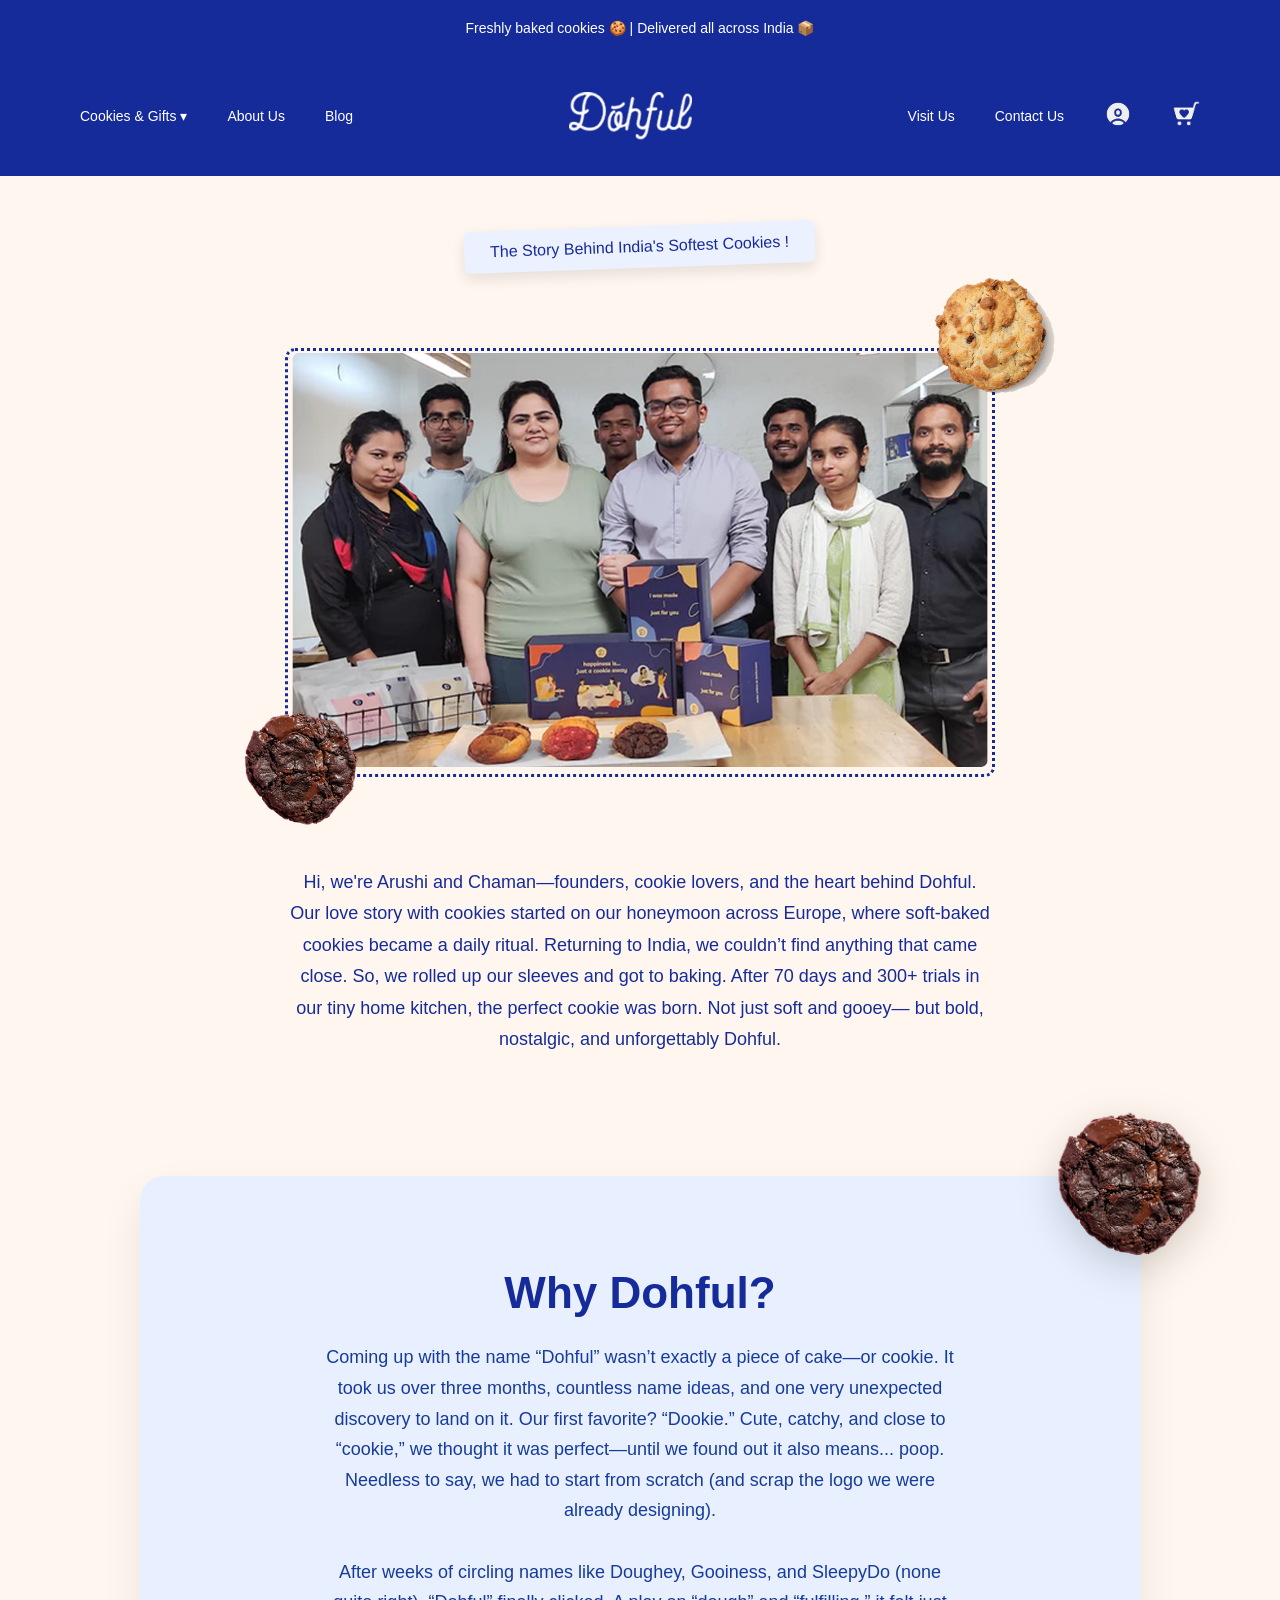
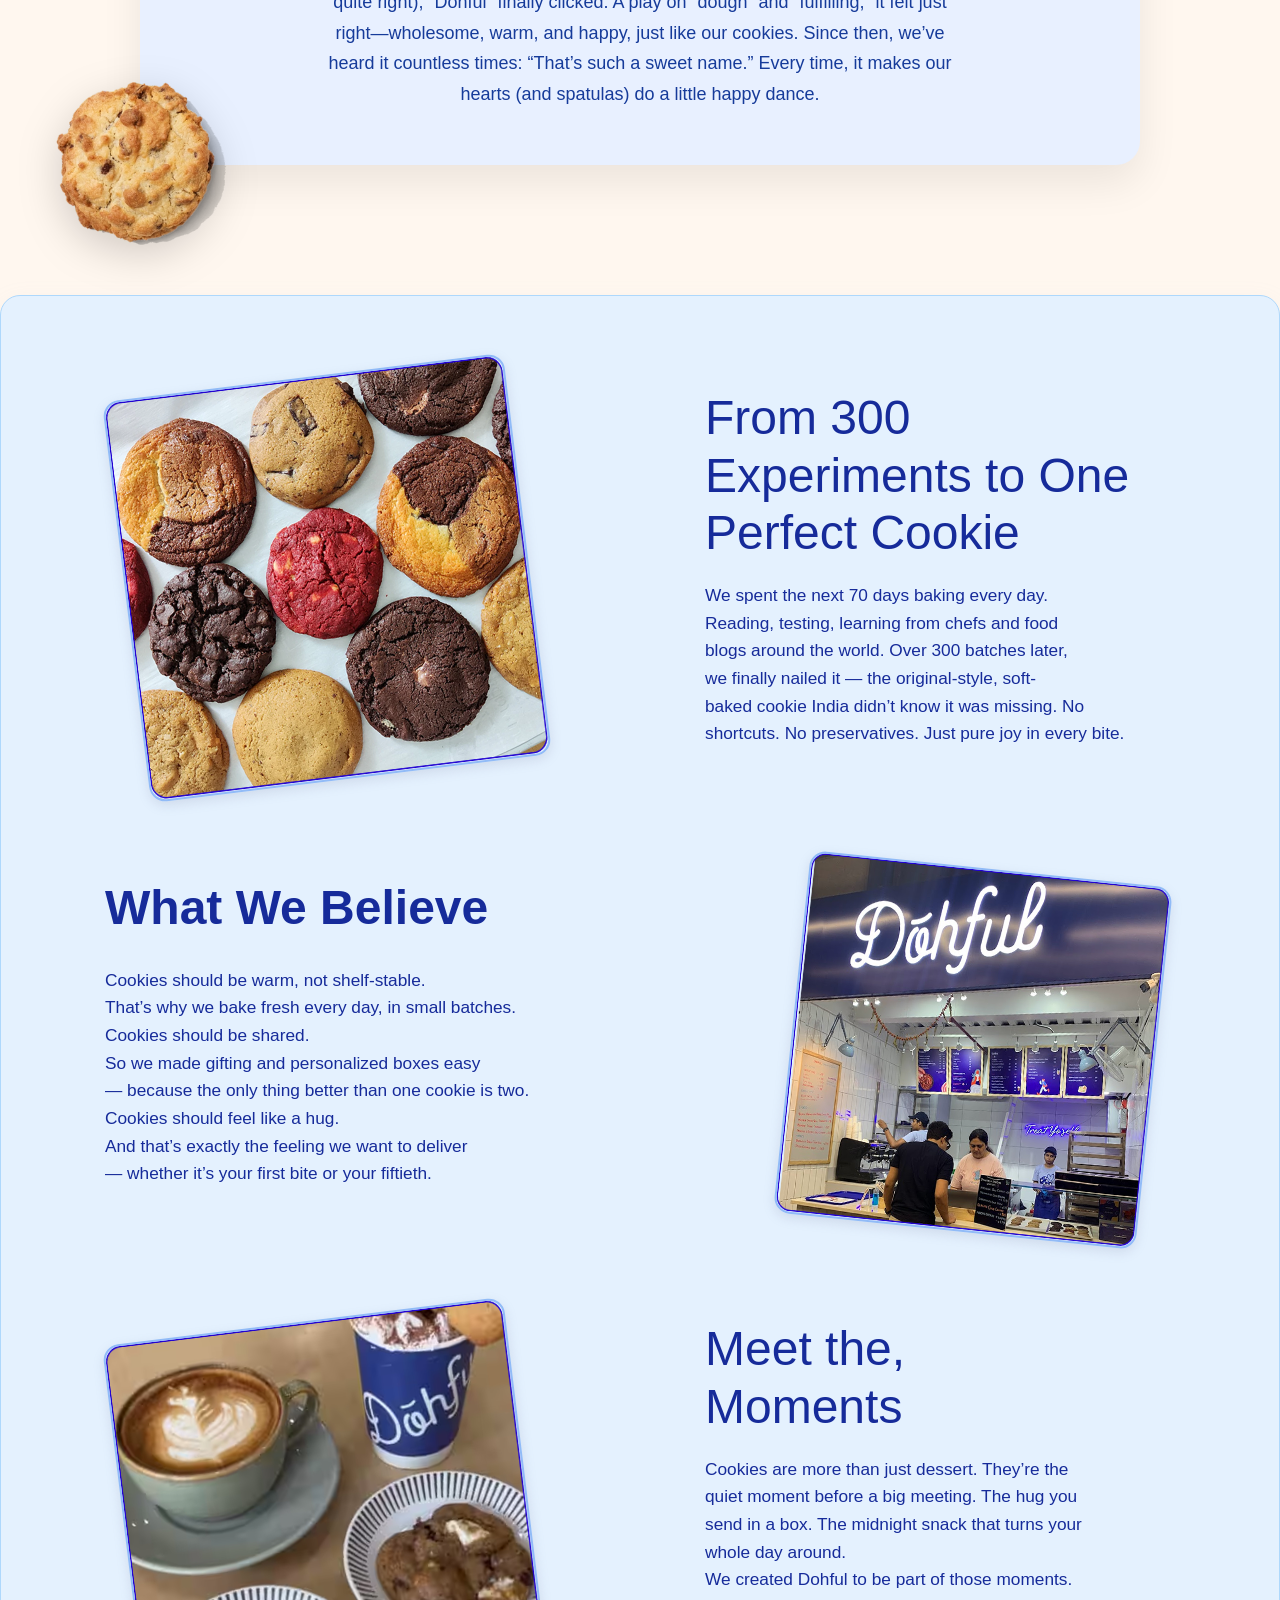
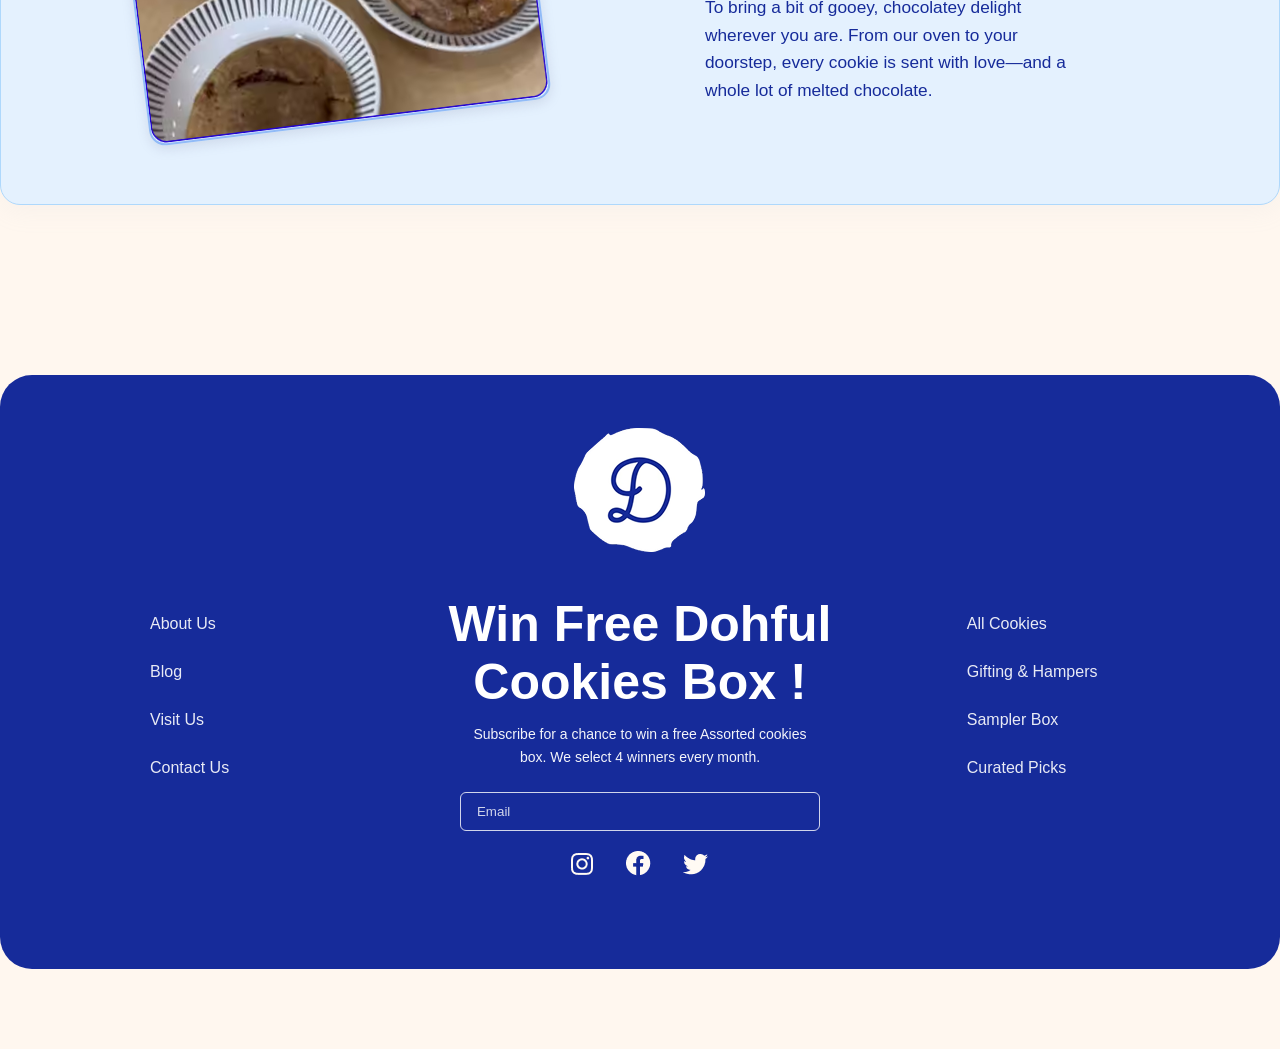
==== about.html @ 8a958290 "Add files via upload" ====
<!DOCTYPE html>
<html lang="en">
<head>
    <meta charset="UTF-8">
    <meta name="viewport" content="width=device-width, initial-scale=1.0">
    <title>About Us</title>
    <link rel="stylesheet" href="styles.css">
</head>

<body>

    <!----------- HEADER ----------->
    <header class="site-header">
        <div class="announcement">
            Freshly baked cookies 🍪 | Delivered all across India 📦
        </div>

        <nav class="navbar">
            <ul class="nav-menu">

                <li class="dropdown">
                    <a href="#">Cookies & Gifts ▾</a>
                    <ul class="dropdown-content">
                        <li><a href="#">Chocolate Chip</a></li>
                        <li><a href="#">Gift Boxes</a></li>
                    </ul>
                </li>
                
                <li><a href="about.html">About Us</a></li>
                <li><a href="#">Blog</a></li>

                <li class="logo">
                    <a href="index.html"><img src="./images/logo-dohful.png" alt="Dohful Logo"></a>
                </li>

                <li><a href="visit-us.html">Visit Us</a></li>
                <li><a href="contact-us.html">Contact Us</a></li>

                <li class="account-icon">
                    <a href="#"><img src="./images/Test Account.png" alt="Account Icon"></a>
                </li>

                <li class="cart-icon">
                    <a href="#"><img src="./images/Favorite Cart.png" alt="Cart Icon"></a>
                </li>

            </ul>
        </nav>
    </header>


    <!----------- TOP BANNER ----------->
    <div class="tilted-banner">
        The Story Behind India's Softest Cookies !
    </div>


    <!----------- ABOUT SECTION ----------->
    <div class="about-section">

  <div class="about-img-wrapper">
    <img src="./images/about-us.png" class="about-us-photo">

    <!-- About section cookie decorations -->
    <img src="./images/new-york-cookie.png" class="about-cookie about-cookie-top-right">
    <img src="./images/chocochip-cookie.png" class="about-cookie about-cookie-bottom-left">
  </div>

  <p class="about-text">
    Hi, we're Arushi and Chaman—founders, cookie lovers, and the heart behind Dohful.
    Our love story with cookies started on our honeymoon across Europe, where soft-baked
    cookies became a daily ritual. Returning to India, we couldn’t find anything that
    came close. So, we rolled up our sleeves and got to baking. After 70 days and 300+
    trials in our tiny home kitchen, the perfect cookie was born. Not just soft and gooey—
    but bold, nostalgic, and unforgettably Dohful.
  </p>

</div>



    <!----------- WHY DOHUL CARD ----------->
<section class="review-section">
  <div class="review-container">

    <!-- Updated Image Class Names -->
    <img src="./images/new-york-cookie.png" alt="Cookie Graphic"
         class="review-decoration deco-bottom-left">

    <img src="./images/chocochip-cookie.png" alt="Cookie Graphic"
         class="review-decoration deco-top-right">

    <!-- Card Block -->
    <div class="review-card">

      <h2 class="review-title">Why Dohful?</h2>

      <p class="review-text">
        Coming up with the name “Dohful” wasn’t exactly a piece of cake—or cookie.
        It took us over three months, countless name ideas, and one very unexpected
        discovery to land on it. Our first favorite? “Dookie.” Cute, catchy, and close
        to “cookie,” we thought it was perfect—until we found out it also means...
        poop. Needless to say, we had to start from scratch (and scrap the logo we were already designing).
        <br><br>
        After weeks of circling names like Doughey, Gooiness, and SleepyDo (none quite right),
        “Dohful” finally clicked. A play on “dough” and “fulfilling,” it felt just right—wholesome,
        warm, and happy, just like our cookies. Since then, we’ve heard it countless times:
        “That’s such a sweet name.” Every time, it makes our hearts (and spatulas) do a little happy dance.
      </p>

    </div>

  </div>
</section>


<section class="fresh-bake-section">

    <!-- Block 1 -->
    <div class="fresh-block">

        <div class="fresh-img-wrap">
            <img src="./images/Rectangle 58 (1).png" alt="Cookie and Coffee" class="fresh-img">
        </div>

        <div class="fresh-text-wrap">
            <h2 class="fresh-title">From 300<br> Experiments to One<br>Perfect Cookie</h2>

            <p class="fresh-desc">
                We spent the next 70 days baking every day. <br>
                Reading, testing, learning from chefs and food <br>
                blogs around the world. Over 300 batches later, <br>
                we finally nailed it — the original-style, soft-<br>baked cookie India didn’t know it was missing. No <br>
                shortcuts. No preservatives. Just pure joy in every bite.
            </p>
        </div>

    </div>


    <!-- Block 2 -->
    <div class="gift-block">

        <div class="gift-text-wrap">
            <h3 class="gift-title">What We Believe</h3><br>

            <p class="gift-desc">
                Cookies should be warm, not shelf-stable. <br>
                That’s why we bake fresh every day, in small batches.<br>
                Cookies should be shared.<br>
                So we made gifting and personalized boxes easy<br>
                — because the only thing better than one cookie is two.<br>
                Cookies should feel like a hug.<br> And that’s exactly the feeling we want to deliver <br> — whether it’s your first bite or your fiftieth.
            </p>
        </div>

        <div class="gift-img-wrap">
            <img src="./images/Rectangle 59 (1).png" alt="Dohful Shop Counter" class="gift-img">
        </div>

    </div>

    <div class="fresh-block">

        <div class="fresh-img-wrap">
            <img src="./images/Rectangle 72.png" alt="Cookie and Coffee" class="fresh-img">
        </div>

        <div class="fresh-text-wrap">
            <h2 class="fresh-title">Meet the,<br> Moments</h2>

            <p class="fresh-desc">
                Cookies are more than just dessert. They’re the<br>
                quiet moment before a big meeting. The hug you<br>
                send in a box. The midnight snack that turns your<br>
                whole day around.<br>
                We created Dohful to be part of those moments. <br>
                To bring a bit of gooey, chocolatey delight <br>
                wherever you are. From our oven to your  <br>
                doorstep, every cookie is sent with love—and a <br>
                whole lot of melted chocolate.
            </p>
        </div>

    </div>

</section>


<div class="page-wrapper">

            <footer class="footer-card">
                
                <!-- LEFT GRID -->
                <ul class="footer-links">
                    <li><a href="#">About Us</a></li>
                    <li><a href="#">Blog</a></li>
                    <li><a href="#">Visit Us</a></li>
                    <li><a href="#">Contact Us</a></li>
                </ul>

                <!-- CENTER GRID -->
                <div class="footer-center">

                    <div class="footer-logo">
                        <img src="./images/logo-2.png">
                    </div>

                    <h2 class="footer-heading">Win Free Dohful Cookies Box !</h2>
                    <p class="footer-desc">
                        Subscribe for a chance to win a free Assorted cookies box.
                        We select 4 winners every month.
                    </p>

                    <form class="footer-form">
                        <div class="footer-input-wrapper">
                            <input type="email" placeholder="Email">
                            <button type="submit"><i class="fa-solid fa-arrow-right"></i></button>
                        </div>
                    </form>

                    <div class="footer-socials">
        <a href="#" class="insta"><img src="./images/insta.png" alt="Instagram"></a>
        <a href="#"><img src="./images/fb.png" alt="Facebook"></a>
        <a href="#" class="twitter"><img src="./images/twitter.png" alt="Twitter"></a>
    </div>

                </div>

                <!-- RIGHT GRID -->
                <ul class="footer-links">
                    <li><a href="#">All Cookies</a></li>
                    <li><a href="#">Gifting & Hampers</a></li>
                    <li><a href="#">Sampler Box</a></li>
                    <li><a href="#">Curated Picks</a></li>
                </ul>

            </footer>

        </div>

</body>
</html>
---- styles.css ----
body {
    margin: 0;
    font-family: "Inter", sans-serif;
    font-weight: 400;
    font-style: normal;
    background:#FFF7EF;
}

.site-header {
    background: #162B9A;
    color: #fff;
}

.announcement {
    text-align: center;
    padding: 20px 0 20px 0;
    font-size: 14px;
}

.navbar {
    display: flex;
    align-items: center;
    justify-content: space-between;
    padding: 30px 80px 30px 80px;
}


.logo {
    font-family: 'Pacifico', cursive;
    font-size: 45px;
    font-weight: 400;
    letter-spacing: 1px;
    margin: 0 80px;
}

a {
    color: #fff;
    text-decoration: none;
    font-size: 12px;
    transition: opacity 0.2s;
}

a:hover {
    opacity: 0.75;
}

/* Dropdown Styling */
/* nav reset */
.nav-menu {
  display: flex;
  align-items: center;
  gap: 40px;        /* space between each item */
  width: 100%;
  padding: 0;
  margin: 0;
  list-style: none; /* remove bullets */
}

/* remove bullets on li as well (safe fallback) */
.nav-menu li {
  list-style: none;
}

/* center the logo and push left/right groups to edges */
.nav-menu .logo {
  margin: 0 auto;    /* <- the magic: centers logo, pushes later items to right */
  display: flex;     /* allows vertical centering */
  align-items: center;
}

/* logo image sizing */
.logo img {
  height: 48px; /* tweak as needed */
  width: auto;
  display: block;
}

/* optional: make links visually consistent */
.nav-menu a {
  color: #fff;
  text-decoration: none;
  font-size: 14px;
  display: inline-block;
  padding: 6px 0;
}

/* keep dropdown positioning as-is */
.dropdown-content {
  display: none;
  position: absolute;
  background: #1937a7;
  left: 0;
  top: 100%;
  min-width: 160px;
  z-index: 1;
  box-shadow: 0 8px 16px rgba(0,0,0,0.15);
  border-radius: 4px;
}
.dropdown:hover .dropdown-content { display: block; }

.nav-menu .dropdown {
    position: relative;
}

.account-icon img{
    height: 28px;
    width: 28px;
    display: block;
}

.cart-icon img{
    height: 28px;
    width: 28px;
    display: block;
}


.hero-section {
    display: flex;
    align-items: center;
    justify-content: space-around;
    padding: 100px 100px;
    background: #FFF7EF;
    gap: 60px;
}

.hero-left {
    max-width: 480px;
}

.hero-left h1 {
    font-size: 48px;
    font-weight: 600;
    color: #162B9A;
    margin-bottom: 20px;
    line-height: 1.2;
}

.hero-left p {
    font-size: 18px;
    color: #162B9A;
    margin-bottom: 30px;
    line-height: 1.6;
    font-weight: 400;
}

.shop-btn {
    display: inline-block;
    padding: 16px 30px;
    background: #162B9A;
    color: #fff;
    border-radius: 10px;
    font-size: 16px;
    text-decoration: none;
    font-weight: 100;
    transition: 0.2s;
}

.shop-btn:hover {
    opacity: 0.85;
}

.hero-right img {
    width: 728px;
    border-radius: 16px;
    object-fit: cover;
}



/* ABOUT BAND */
.about-band {
    position: relative;
    background: #162B9A;
    padding: 70px 20px;
    text-align: center;
    margin-top: 40px;
}

.about-inner {
    max-width: 900px;
    margin: 0 auto;
}

.about-text-index {
    color: white;
    font-size: 20px;
    font-weight: 400;
    line-height: 1.6;
}

/* INDIVIDUAL COOKIE SIZES */
.cookie-left-img {
    position: absolute;
    top: -80px;         /* adjust */
    left: 100px;         /* adjust */
    width: 160px;       /* ← change size here */
    height: auto;
    filter: drop-shadow(0 8px 18px rgba(0,0,0,0.25));
}

.cookie-right-img {
    position: absolute;
    bottom: -120px;      /* adjust */
    right: 80px;        /* adjust */
    width: 260px;       /* ← change size here */
    height: auto;
    filter: drop-shadow(0 8px 18px rgba(0,0,0,0.25));
}


.cookie-left-img:hover,
.cookie-right-img:hover {
    animation: cookie-dance 1.5s ease-in-out infinite;
    cursor: pointer; /* optional: shows clickable feel */
}


.cookie-right-img {
    animation-duration: 3.2s;
    animation-delay: 0.4s;
}


@keyframes cookie-dance {
    0% {
        transform: rotate(-6deg) translateY(0);
    }
    50% {
        transform: rotate(6deg) translateY(-6px);
    }
    100% {
        transform: rotate(-6deg) translateY(0);
    }
}


.loved-badge {
    display: block;             /* makes margin auto work */
    background: #EBF1FF;
    color: #162B9A;
    font-size: 16px;
    font-weight: 400;
    padding: 12px 26px;
    border-radius: 6px;
    transform: rotate(-4deg);
    box-shadow: 0 6px 14px rgba(0,0,0,0.1);
    
    width: fit-content;         /* shrink to actual text */
    margin: 100px auto;          /* centers horizontally */
    text-align: center;
}


.bestsellers-title {
    text-align: center;
    font-size: 36px;
    font-weight: 600;
    color: #162B9A;      /* same blue as other headings */
    margin-top: -76px;
    margin-bottom: 800px;
}




/* Entire wrapper */
.try-section {
    position: relative;
    padding: 120px 0;
    background: #FFF7EF;
    text-align: center;
}

/* Center box */
.try-box {
    background: #EEF3FF;
    border: 2px solid #162B9A;
    border-radius: 24px;
    padding: 60px 40px;
    width: 70%;
    margin: 0 auto;
}

/* Heading */
.try-box h1 {
    font-size: 48px;
    font-weight: 600;
    color: #162B9A;
    margin-bottom: 16px;
}

/* Subtext */
.try-box p {
    font-size: 18px;
    color: #162B9A;
    margin-bottom: 30px;
    line-height: 1.5;
    font-weight: 400;
}

/* Button */
.try-btn {
    background: #162B9A;
    color: #fff;
    padding: 14px 28px;
    font-size: 16px;
    border-radius: 10px;
    text-decoration: none;
    display: inline-block;
}

/* All images */
.try-img {
    position: absolute;
    width: 240px;
    border-radius: 20px;
    border: 2px solid #162B9A;
    object-fit: cover;
    box-shadow: 0 10px 25px rgba(0,0,0,0.15);
}



.try-right-bottom {
    width: 212px;    /* size of the square */
    height: 212px;   /* SAME as width => square */
    top: 55%;
    right: 2%;
    transform: rotate(4deg);
    object-fit: cover;
}






/* Left image tilt and position */
.try-left {
    width: 260px;
    height: 200px;
    top: 72%;
    left: 10%;
    transform: translateY(-50%) rotate(-16deg);
}

/* Right top image */
.try-right-top {
    top: 1%;
    right: 18%;
    transform: rotate(-8deg);
}

/* Right bottom image */
.try-right-bottom {
    top: 16%;
    right: 7%;
    transform: rotate(12deg);
}


.marq {
  background: #0b2a86;
  color: #fff;
  padding: 16px 0;
  overflow: hidden;
  white-space: nowrap;
  margin-bottom: 20PX;
}

.marq-inner {
  display: flex;
  align-items: center;
  gap: 0;
  will-change: transform;
  animation-name: marq;
  animation-timing-function: linear;
  animation-iteration-count: infinite;
  /* start paused by default; the running class will enable it */
  animation-play-state: paused;
}

/* when JS adds .running, animation runs */
.marq-inner.running {
  animation-play-state: running;
}

/* keep this so CSS hover can also pause */
.marq:hover .marq-inner {
  animation-play-state: paused;
}


/* remove extra spacing caused by padding or margins on the item */
.marq-item {
  display: inline-block;
  margin: 0;
  padding: 0;          /* <-- remove padding; set to 0 to have no gap */
  font-weight: 500;
  font-size: 18px;
  line-height: 1;
}

/* keyframes use translate3d for GPU compositing */
@keyframes marq {
  0%   { transform: translate3d(0,0,0); }
  100% { transform: translate3d(-50%,0,0); }
}

.marq:hover .marq-inner {
    animation-play-state: paused;
}


/* =======================
   OUR COLLECTIONS SECTION
   ======================= */

.collections-section {
  padding: 56px 200px;
  background: #FFF7EF;
  color: #162B9A;
}

/* Header Row */
.collections-header {
  display: flex;
  align-items: center;
  justify-content: space-between;
  margin-bottom: 28px;
}

.collections-header h3 {
  margin: 0;
  font-size: 32px;
  font-weight: 600;
  color: #162B9A;
}


.arrow-big {
  width: 42px;
  height: 42px;
  object-fit: contain;
}


/* GRID OF CARDS */
.collections-grid {
  display: grid;
  grid-template-columns: repeat(3, 1fr);
  gap: 28px;
  align-items: start;
}

/* Card Container */
.col-card {
  position: relative;
  overflow: hidden;
  border-radius: 14px;
  min-height: 340px;
  cursor: pointer;
  box-shadow: 0 6px 20px rgba(0,0,0,0.08);
  transition: transform .22s ease, box-shadow .22s ease;
}

.col-card:hover {
  transform: translateY(-8px);
  box-shadow: 0 18px 40px rgba(0,0,0,0.12);
}

/* Card Image */
.col-card img {
  width: 100%;
  height: 100%;
  object-fit: cover;
  display: block;
  border-radius: 14px;
}

/* Overlay Gradient */
.col-overlay {
  position: absolute;
  inset: 0;
  background: linear-gradient(
    180deg,
    rgba(0,0,0,0.0) 0%,
    rgba(0,0,0,0.4) 65%,
    rgba(0,0,0,0.6) 100%
  );
  z-index: 2;
}

/* Text inside Card */
.col-meta {
  position: absolute;
  left: 18px;
  bottom: 18px;
  z-index: 3;
  color: #fff;
}

.col-meta h4 {
  margin: 0 0 6px 0;
  font-size: 22px;
  font-weight: 600;
}

.col-meta p {
  margin: 0;
  font-size: 13px;
  opacity: 0.95;
  max-width: 260px;
}

/* SMALL ARROW IN CARDS */
.col-cta {
  position: absolute;
  right: 14px;
  bottom: 14px;
  z-index: 4;
  width: 44px;
  height: 44px;
  border-radius: 50%;
  text-decoration: none;
  display: flex;
  align-items: center;
  justify-content: center;
  background: rgba(255,255,255,0.15);
  border: 1px solid rgba(255,255,255,0.95);
  backdrop-filter: blur(2px);
  transition: transform .15s ease, background .15s ease;
}

.col-cta:hover {
  transform: translateY(-4px);
  background: rgba(255,255,255,0.22);
}

.arrow-small {
  width: 22px;
  height: 22px;
  object-fit: contain;

  /* If your arrow is black and you want it white: */
  filter: brightness(0) invert(1);
}

/* Responsive Fixes */
@media (max-width: 980px) {
  .collections-grid {
    grid-template-columns: repeat(2, 1fr);
  }
}

@media (max-width: 640px) {
  .collections-grid {
    grid-template-columns: 1fr;
  }
  .collections-section {
    padding: 40px 28px;
  }
  .collections-header h3 {
    font-size: 26px;
  }
}


.col-card {
    cursor: pointer;
}







.brand-section {
  max-width: 1240px;
  margin: 50px auto 0 auto;
  padding: 40px 24px;
  background: #e4f1fe;
  border-radius: 20px;
  box-shadow: 0 7px 24px #bbc5d81a;
  border: 1.5px solid #aed8fc;
  display: flex;
  flex-direction: column;
  gap: 48px;
  margin-bottom: 140px;
}

.brand-feature, .gift-feature {
  display: flex;
  flex-wrap: wrap;
  align-items: center;
  gap: 36px;
}

.brand-image-wrapper, .gift-image-wrapper {
  flex: 1 1 220px;
  display: flex;
  justify-content: center;
}

.brand-img{
  width: 400px;
  height: 480px;
  border-radius: 16px;
  border: 2.5px solid #91bbf7;
  box-shadow: 0 4px 12px #7c81a133;
  transform: rotate(-7deg);
  margin-top: 40px;
  margin-bottom: 40px;
}


.gift-img {
  width: 360px;
  height: 460px;
  border-radius: 16px;
  border: 2.5px solid #91bbf7;
  box-shadow: 0 4px 12px #7c81a133;
  transform: rotate(-7deg);
}

.gift-img { transform: rotate(6deg); }

.brand-content, .gift-content {
  flex: 2 1 350px;
  min-width: 250px;
}

.brand-heading {
  color: #162b9a;
  font-size: 3em;
  margin: 0 0 20px 140px;
  line-height: 1.2;
  font-weight: 600;
  
}

.brand-desc{
  font-size: 1.08em;
  color: #162b9a;
  line-height: 1.6;
  margin: 0 0 20px 140px;
}

.gift-desc {
  font-size: 1.08em;
  color: #162b9a;
  line-height: 1.6;
  margin: 0 0 14px 0;
  margin-left: 80px;
}

.gift-heading {
  color: #162b9a;
  font-size: 3em;
  margin-bottom: 12px;
  font-weight: 600;
  margin-top: -20px;
  margin-left: 80px;
}

@media (max-width: 730px) {
  .brand-feature, .gift-feature {
    flex-direction: column;
    gap: 18px;
  }
  .brand-img, .gift-img {
    width: 98vw;
    max-width: 245px;
  }
  .brand-section {
    padding: 20px 6vw;
    border-radius: 10px;
  }
}



/* ADD THESE LINES in styles.css */

/* Shift the above photo (cookie and coffee) left */
.brand-image-wrapper {
  justify-content: flex-start;  /* pushes image to the left */
}

.brand-img {
  margin-left: 100px;  /* fine adjustment: shift further left if you want */
}

/* Shift the below photo (shop counter) right */
.gift-image-wrapper {
  justify-content: flex-end;   /* pushes image to the right */
}

.gift-img {
  margin-right: 100px; /* fine adjustment: shift further right if you want */
}

/* For small screens, reset to center for readability */
@media (max-width: 730px) {
  .brand-image-wrapper, .gift-image-wrapper {
    justify-content: center;
  }
  .brand-img, .gift-img {
    margin-left: 0;
    margin-right: 0;
  }
}



.carousel-wrapper {
  position: relative;
  width: 80vw;
  max-width: 900px;
  height: 400px;
  background: #fdf4e8; /* outer beige */
  display: flex;
  justify-content: center;
  align-items: center;
}

/* Cookie images (fixed) */
.cookie {
  position: absolute;
  width: 120px;
  object-fit: contain;
  filter: drop-shadow(0 8px 16px rgba(0, 0, 0, 0.25));
  pointer-events: none;
}

.cookie-left {
  width: 170px;
  left: -80px;
  bottom: 10px;
}

.cookie-right {
  width: 250px;   /* increase this value */
  right: -120px;
  top: -44px;
}

/* Carousel card area */
.carousel {
  position: relative;
  width: 70%;
  height: 70%;
  background: #f4f7ff;
  border-radius: 24px;
  box-shadow: 0 16px 40px rgba(0, 0, 0, 0.08);
  display: flex;
  align-items: center;
  padding: 0 72px; /* space for arrows inside */
}

/* Viewport and track */
.carousel-viewport {
  overflow: hidden;
  width: 100%;
}

.carousel-track {
  display: flex;
  transition: transform 0.5s ease;
  height: 100%;
}

.slide {
  min-width: 100%;
  display: flex;
  align-items: center;
  justify-content: center;
}

/* Card content */
.card {
  text-align: center;
  padding: 24px 16px;
}

.quote{
  font-size: 2.5rem;
  line-height: 1.4;
  color: #162b9a;
  font-weight: 600;
  margin-bottom: 30px;
}

.author {
  font-size: 1rem;
  color: #162b9a;
}

/* Arrows (fixed) */
.nav-btn {
  position: absolute;
  bottom: 24px;
  width: 40px;
  height: 40px;
  border-radius: 50%;
  border: 2px solid #162b9a;
  background: #f4f7ff;
  display: flex;
  align-items: center;
  justify-content: center;
  cursor: pointer;
}

.nav-btn img {
  width: 56px;
  height: 56px;
}

.nav-left {
  right: 92px;
}

.nav-right {
  right: 40px;
}

/* Small screens */
@media (max-width: 768px) {
  .carousel-wrapper {
    width: 95vw;
    height: 380px;
  }

  .carousel {
    width: 80%;
    padding: 0 56px;
  }

  .cookie {
    width: 90px;
  }

  .quote {
    font-size: 1.1rem;
  }
}



.carousel-wrapper {
  position: relative;
  width: 90vw;      /* was 80vw */
  max-width: 1200px;/* bigger max width */
  height: 750px;    /* was 400px */
  background: #FFF7EF;
  display: flex;
  justify-content: center;
  align-items: center;
}

.carousel {
  width: 90%;       /* was 70% */
  height: 75%;      /* was 70% */
}


/* Cookie images (fixed) */
.cookie {
  position: absolute;
  z-index: 3;          /* add this */
  /* rest as before */
}

/* Carousel card area */
.carousel {
  position: relative;  /* make sure this is set */
  z-index: 2;          /* optional but makes order explicit */
  /* rest as before */
}


.cookie-section {
  width: 100%;
  /* controls how tall this band is inside your page */
  padding: 80px 0;              /* vertical space around the block */
  display: flex;
  justify-content: center;      /* center horizontally */
}


.cookie-section{
  margin-top: -100px;
}







.page-wrapper {
    background: #FFF7EF;
    display: flex;
    justify-content: center; /* centers footer horizontally */
    padding-top: 30px;       /* adjust spacing as needed */
    min-height: auto;
    align-items: flex-start;
    margin-bottom: 80px; /* < prevents huge vertical spacing */
}



/* FOOTER CARD */
.footer-card {
    width: 100%;
    max-width: 1150px;
    background: #162b9a;
    border-radius: 32px;
    padding: 90px 110px;
    color: #fff;

    display: grid;
    grid-template-columns: 1fr 1.7fr 1fr;   /* equal spacing now */
    column-gap: 80px;
}


/* LEFT + RIGHT LINKS */
.footer-links {
    list-style: none;
    display: flex;
    flex-direction: column;
    gap: 10px;
    font-size: 14px;
    margin-top: 150px;
    gap: 30px;
}

.footer-links a {
    text-decoration: none;
    color: #fff;
    opacity: 0.9;
    font-size: medium;
}
.footer-links a:hover {
    opacity: 1;
    text-decoration: underline;
}

/* CENTER SECTION */
.footer-center {
    text-align: center;
}

.footer-logo {
    width: 50px;
    height: 50px;
    border-radius: 50%;
    background: #fff;
    color: #163b9a;
    font-weight: 600;
    font-size: 28px;
    display: flex;
    align-items: center;
    justify-content: center;
    margin: 0 auto 80px;
}

.footer-heading {
    font-size: 50px;
    font-weight: 600;
    margin-bottom: 12px;
}

.footer-desc {
    max-width: 340px;
    margin: 0 auto 24px;
    font-size: 14px;
    line-height: 1.6;
    opacity: 0.95;
}

/* EMAIL INPUT */
.footer-form {
    max-width: 360px;
    margin: 0 auto 20px;
}

.footer-input-wrapper {
    display: flex;
    border: 1px solid rgba(255,255,255,0.8);
    border-radius: 6px;
    padding: 10px 14px;
    gap: 12px;
}

.footer-input-wrapper input {
    flex: 1;
    border: none;
    background: none;
    outline: none;
    color: #fff;
}
.footer-input-wrapper input::placeholder {
    color: rgba(255,255,255,0.8);
}

.footer-input-wrapper button {
    background: none;
    border: none;
    color: #fff;
    cursor: pointer;
    font-size: 18px;
}

/* SOCIAL ICONS */
.footer-socials {
    display: flex;
    justify-content: center;
    gap: 32px;
    font-size: 18px;
}
.footer-socials a {
    color: #fff;
}

.twitter img {
    margin-top: 3px;   /* increase value to move further down */
}

.insta img{
  margin-top: 2px;
}

.footer-socials a:hover {
    opacity: 0.8;
}

/* RESPONSIVE */
@media (max-width: 800px) {
    .footer-card {
        grid-template-columns: 1fr;
        text-align: center;
        row-gap: 28px;
    }
    .footer-links {
        align-items: center;
    }
}



.tilted-banner {
    display: block;             /* makes margin auto work */
    background: #EBF1FF;
    color: #162B9A;
    font-size: 16px;
    font-weight: 500;
    padding: 12px 26px;
    border-radius: 6px;
    transform: rotate(-2deg);
    box-shadow: 0 6px 14px rgba(0,0,0,0.1);
    
    width: fit-content;         /* shrink to actual text */
    margin: 50px auto;          /* centers horizontally */
    text-align: center;
}


/* ==========================
        ABOUT SECTION
==========================*/

/* ==========================
        ABOUT SECTION
==========================*/

.about-section {
  text-align: center;
  margin-top: 80px;       /* spacing from previous section */
  margin-bottom: 120px;   /* spacing before footer/next block */
}

/* IMAGE + COOKIE WRAPPER */
.about-img-wrapper {
  position: relative;
  width: fit-content;
  margin: 0 auto;
  margin-bottom: 40px;    /* controls space between image and text */
}

/* MAIN ABOUT IMAGE */
.about-us-photo {
  width: 700px;
  display: block;
  margin: 0 auto;
  border: 3px dotted #162B9A;
  padding: 2px;
  border-radius: 10px;
  margin-bottom: 100px;
}

/* COOKIE CORNER IMAGES (ABOUT) */
.about-cookie {
  position: absolute;
  pointer-events: none;
}

/* Top-right cookie (ABOUT) */
.about-cookie-top-right {
  width: 120px;
  top: -70px;
  right: -60px;
}

/* Bottom-left cookie (ABOUT) */
.about-cookie-bottom-left {
  width: 190px;
  bottom: -80px;
  left: -80px;
}

/* TEXT BELOW IMAGE */
.about-text {
  width: 55%;             /* readable width */
  margin: 0 auto;
  margin-top: -10px;      /* pulls text closer to image */
  font-size: 18px;
  line-height: 1.75;
  font-weight: 500;
  color: #162B9A;
  text-align: center;
  margin-bottom: -80px;
}

/* ==========================
        RESPONSIVE FIX
==========================*/

@media (max-width: 900px) {
  .about-us-photo {
    width: 90%;
  }

  .about-text {
    width: 80%;
  }

  .about-cookie-top-right {
    width: 100px;
    top: -50px;
    right: -40px;
  }

  .about-cookie-bottom-left {
    width: 140px;
    bottom: -60px;
    left: -60px;
  }
}

/* ==========================
        REVIEW SECTION
==========================*/

/* Section */
.review-section {
  width: 100%;
  padding: 80px 0;
  display: flex;
  justify-content: center;
}

/* Card wrapper container */
.review-container {
  position: relative;
  max-width: 1000px;
  width: 100%;
  padding: 0 24px;
}

/* Card */
.review-card {
  background: #e8f0ff;
  border-radius: 24px;
  padding: 56px 72px;
  text-align: center;
  box-shadow: 0 18px 40px rgba(0, 0, 0, 0.08);
}

/* Heading */
.review-title {
  font-size: 44px;
  font-weight: 600;
  margin-bottom: 24px;
  color: #162b9a;
}

/* Body Text */
.review-text {
  font-size: 18px;
  line-height: 1.7;
  color: #163b9a;
  max-width: 640px;
  margin: 0 auto;
  font-weight: 400;
}

/* Decorative Cookies (REVIEW) */
.review-decoration {
  position: absolute;
  z-index: 2;
  filter: drop-shadow(0 12px 20px rgba(0, 0, 0, 0.18));
}

/* Bottom-left cookie (REVIEW) */
.deco-bottom-left {
  left: 0;
  bottom: -80px;
  width: 170px;
  transform: translateX(-35%);
}

/* Top-right cookie (REVIEW) */
.deco-top-right {
  right: 0;
  top: -120px;
  width: 240px;
  transform: translateX(35%);
}

/* Responsive */
@media (max-width: 768px) {

  .review-card {
    padding: 40px 28px;
  }

  .review-title {
    font-size: 28px;
  }

  .review-text {
    font-size: 16px;
  }

  .review-decoration {
    width: 120px;
  }

  .deco-bottom-left {
    bottom: -30px;
    transform: translateX(-25%);
  }

  .deco-top-right {
    top: -30px;
    transform: translateX(25%);
  }
}






/* Main Section Container */
.fresh-bake-section {
  max-width: 1240px;
  margin: 50px auto 0;
  padding: 40px 24px;
  background: #e4f1fe;
  border-radius: 20px;
  box-shadow: 0 7px 24px #bbc5d81a;
  border: 1.5px solid #aed8fc;
  display: flex;
  flex-direction: column;
  gap: 48px;
  margin-bottom: 140px;
}



/* ================= LINE 1 ================= */

.fresh-block {
  display: flex;
  flex-wrap: wrap;
  align-items: center;
  gap: 36px;
}

/* Image wrapper + image styling */
.fresh-img-wrap {
  flex: 1 1 220px;
  display: flex;
  justify-content: flex-start;
}

.fresh-img {
  width: 400px;
  height: 400px;
  border-radius: 16px;
  border: 2.5px solid #91bbf7;
  box-shadow: 0 4px 12px #7c81a133;
  transform: rotate(-7deg);
  margin-top: 40px;
  margin-bottom: 40px;
  margin-left: 100px;
}

/* Text container */
.fresh-text-wrap {
  flex: 2 1 350px;
  min-width: 250px;
}

.fresh-title {
  color: #162b9a;
  font-size: 3em;
  margin: 0 0 20px 140px;
  line-height: 1.2;
  font-weight: 500;
}

.fresh-desc {
  font-size: 1.08em;
  color: #162b9a;
  line-height: 1.6;
  margin: 0 0 20px 140px;
}



/* ================= LINE 2 ================= */

.gift-block {
  display: flex;
  flex-wrap: wrap;
  align-items: center;
  gap: 36px;
}

/* Left text */
.gift-text-wrap {
  flex: 2 1 350px;
  min-width: 250px;
}

.gift-title {
  color: #162b9a;
  font-size: 3em;
  font-weight: 600;
  line-height: 1.2;
  margin-bottom: 12px;
  margin-top: -20px;
  margin-left: 80px;
}

.gift-desc {
  font-size: 1.08em;
  color: #162b9a;
  line-height: 1.6;
  margin-left: 80px;
}

/* Right image */
.gift-img-wrap {
  flex: 1 1 220px;
  display: flex;
  justify-content: flex-end;
}

.gift-img {
  width: 360px;
  height: 360px;
  border-radius: 16px;
  border: 2.5px solid #91bbf7;
  box-shadow: 0 4px 12px #7c81a133;
  transform: rotate(6deg);
  margin-right: 100px;
}



/* ================= RESPONSIVE ================= */

@media (max-width: 730px) {
  .fresh-block, .gift-block {
    flex-direction: column;
    gap: 18px;
  }

  .fresh-img, .gift-img {
    width: 98vw;
    max-width: 245px;
    margin-left: 0;
    margin-right: 0;
  }

  .fresh-bake-section {
    padding: 20px 6vw;
    border-radius: 10px;
  }

  .fresh-title, .gift-title {
    margin-left: 0;
    text-align: center;
  }

  .fresh-desc, .gift-desc {
    margin-left: 0;
    text-align: center;
  }

  .fresh-img-wrap, .gift-img-wrap {
    justify-content: center;
  }
}

.say-hi{
    text-align: center;
    font-size: 36px;
    font-weight: 600;
    color: #162B9A;      /* same blue as other headings */
    margin-top: -28px;
}


.visit-us-para{
  width: 80%;             /* readable width */
  margin: 0 auto;     /* pulls text closer to image */
  font-size: 18px;
  line-height: 1.75;
  font-weight: 500;
  color:#162B9A;
  text-align: center;
  margin-bottom: -80px;
  margin-top: 20px;
}



.location-wrapper {
    background-color: #B9D9F7;
    width: 100%;
    padding: 18px 0;
    display: flex;
    justify-content: center;
    margin-top: 120px;
    margin-bottom: 120px;
}

/* Dropdown */
.location-dropdown {
    font-size: 22px;
    font-weight: 600;
    color: #162B9A;
    background-color: #B9D9F7;
    border: none;
    border-radius: 10px;          /* curved edges */
    padding: 10px 36px 10px 16px;
    cursor: pointer;
    outline: none;
    appearance: none;

    background-image: url("./images/dropdown-icon.png");
    background-size: 15px;
    background-repeat: no-repeat;
    background-position: right 12px center;
}

/* Dropdown option list */
.location-dropdown option {
    background: #B9D9F7;
    color: #162b9a;
    font-size: 20px;
    padding: 12px;
    border-radius: 8px;
}

/* Hover effect on options */
.location-dropdown option:hover {
    background: #8FC4F8;
}

/* Add slight shadow to dropdown list */
.location-dropdown:focus {
    border: 2px solid #5096E3;
    box-shadow: 0px 0px 12px rgba(80, 150, 227, 0.5);
}




/* Section Layout */
.why-section {
  width: 100%;
  padding: 80px 0;
  display: flex;
  justify-content: center;
}

/* Wrapper to position cookies */
.why-wrapper {
  position: relative;
  max-width: 1380px;
  width: 100%;
  padding: 0 24px;
}

/* Card Styling */
.why-card {
  background: #e8f0ff;
  border-radius: 24px;
  padding:120px 72px 56px;
  text-align: center;
  box-shadow: 0 18px 40px rgba(0, 0, 0, 0.08);
}

/* Heading */
.why-heading {
  font-size: 42px;
  font-weight: 600;
  margin-bottom: 24px;
  color: #162b9a;
  margin-top: 60px;
}

/* Text Content */
.why-content {
  font-size: 20px;
  line-height: 1.4;
  color: #163b9a;
  max-width: 760px;
  margin: 0 auto;
  font-weight: 500;
  margin-bottom: 20px;
}

/* Decorative Cookies */
.why-cookie {
  position: absolute;
  z-index: 2;
  filter: drop-shadow(0 12px 20px rgba(0, 0, 0, 0.18));
}

/* Left Cookie */
.why-cookie-left {
  right: 47%;
  top: -70px;
  width: 170px;
  transform: translateX(35%);
  transform: rotate(-6deg);
}

/* Right Cookie */
.why-cookie-right {
  right:35%;
  top: -81px;
  width: 170px;
  height: 204px;
  transform: translateX(35%);
    transform: rotate(6deg);
    border-radius: 10%;
    margin-bottom: 20px;
}

/* Responsive */
@media (max-width: 768px) {

  .why-card {
    padding: 40px 28px;
  }

  .why-heading {
    font-size: 28px;
  }

  .why-content {
    font-size: 16px;
  }

  .why-cookie {
    width: 120px;
  }

  .why-cookie-left {
    bottom: -30px;
    transform: translateX(-25%);
  }

  .why-cookie-right {
    bottom: -10px;
    transform: translateX(25%);
    height: 140px;
  }
}


.arrow-icon{
  height: 8px;
  margin-top: 19px;
  margin-left: -24px;
}





.locations-section {
  width: 100%;
  padding: 40px 170px 120px;
  box-sizing: border-box;
}

.city-block {
  margin-bottom: 48px;
}

.city-title {
  font-size: 24px;
  font-weight: 600;
  color: #162B9A;
  margin-bottom: 18px;
}

.card-row {
  display: flex;
  flex-wrap: wrap;
  gap: 24px;
}

.loc-card {
  background: #CBE3FF;
  border-radius: 18px;
  padding: 20px 22px;
  width: 260px;
  box-shadow: 0 10px 26px rgba(0,0,0,0.08);
  border: 1.5px solid #9BBEF7;
}

.loc-card h4 {
  margin: 0 0 10px;
  font-size: 15px;
  font-weight: 600;
  color: #162B9A;
}

.loc-card p {
  margin: 0;
  font-size: 13px;
  line-height: 1.5;
  color: #162B9A;
}

@media (max-width: 768px) {
  .locations-section {
    padding: 40px 24px 80px;
  }
  .card-row {
    flex-direction: column;
  }
  .loc-card {
    width: 100%;
  }
}



.loc-logo {
  width: 56px;
  height: 56px;
  border-radius: 50%;
  display: block;
  margin-bottom: 14px;
}



.contact-intro {
  text-align: center;
  color: #162B9A;
  padding: 40px 20px;
}

.contact-title {
  font-size: 40px;
  font-weight: 600;
  margin-bottom: 10px;
}

.contact-text {
  max-width: 640px;
  margin: 0 auto;
  font-size: 18px;
  line-height: 1.6;
  font-weight: 400;
}


.contact-form-section {
  display: flex;
  align-items: flex-start;
  gap: 40px;
  padding: 20px 80px 80px;
  background: #FFF7EF;
  margin-left:120px;
}

.contact-form-wrapper {
  flex: 0 0 55%;  /* 40–50% of viewport width area */
}

.contact-form {
  max-width: 100%;    /* use full width of wrapper */
}

.contact-cookie {
  flex: 1;            /* take remaining space */
}

.form-row {
  display: flex;
  gap: 16px;
  margin-bottom: 10px;
}

.input-half,
.input-full,
.textarea-full {
  width: 100%;
  padding: 8px 10px;
  border: 1px solid #9BBEF7;
  border-radius: 2px;
  font-size: 12px;
  font-family: "Inter", sans-serif;
  box-sizing: border-box;
}

.input-full,
.textarea-full {
  margin-bottom: 10px;
}

.textarea-full {
  height: 120px;
  resize: vertical;
}

.contact-submit {
  background: #1D0BD8;
  color: #fff;
  border: none;
  padding: 6px 26px;
  font-size: 18px;
  border-radius: 2px;
  cursor: pointer;
}

.contact-submit:hover {
  opacity: 0.9;
}

/* right column image */
.contact-cookie {
  flex: 0 0 auto;
}

.contact-cookie img {
  max-width: 300px;
  height: auto;
  display: block;
  margin-left: 180px;
  margin-top: 25px;
}

/* responsive */
@media (max-width: 768px) {
  .contact-form-section {
    flex-direction: column;
    padding: 20px 24px 60px;
  }

  .contact-form {
    max-width: 100%;
  }

  .contact-cookie {
    text-align: center;
  }

  .contact-cookie img {
    margin: 0 auto;
  }
}

.input-half,
.input-full,
.textarea-full {
  width: 100%;
  padding: 10px 12px;
  border: 1px solid #162B9A;
  border-radius: 2px;
  font-size: 14px;          /* was 12px */
  font-family: "Inter", sans-serif;
  box-sizing: border-box;
  background-color: #EAF1FF;
}
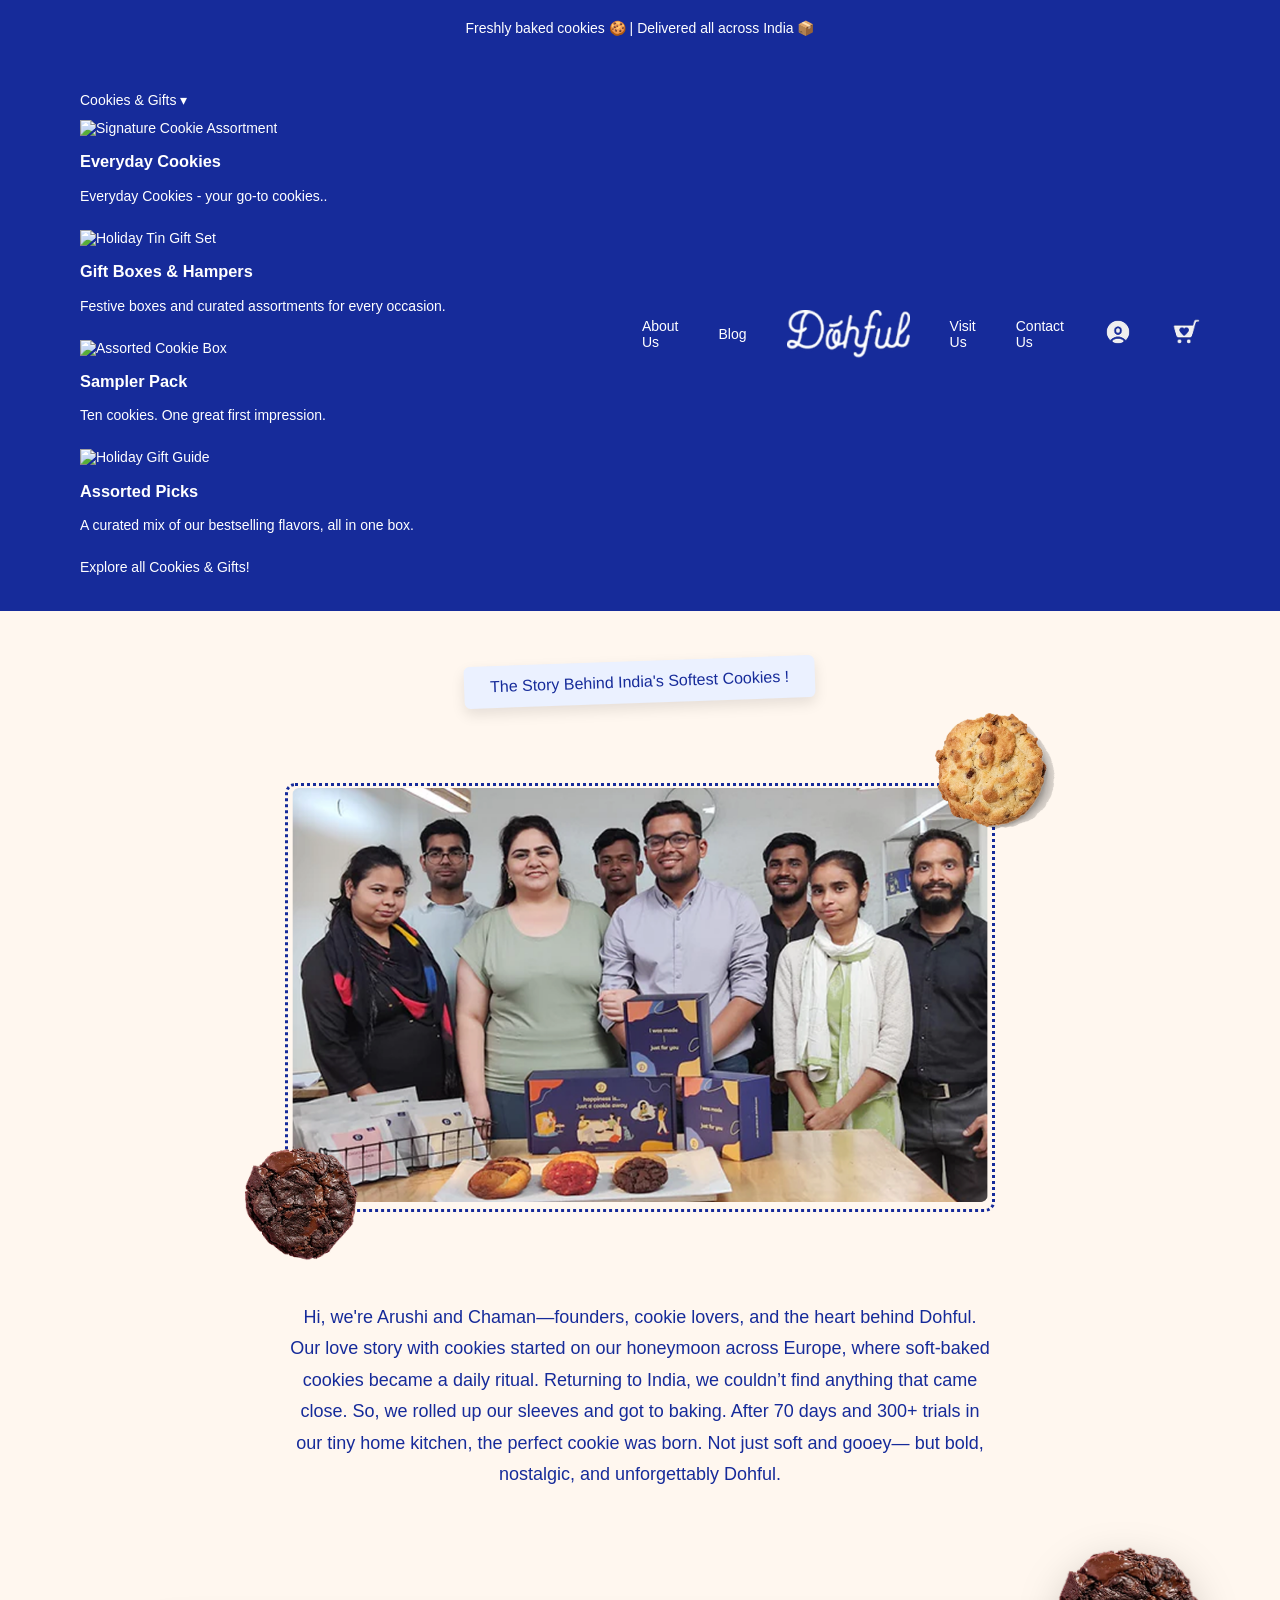
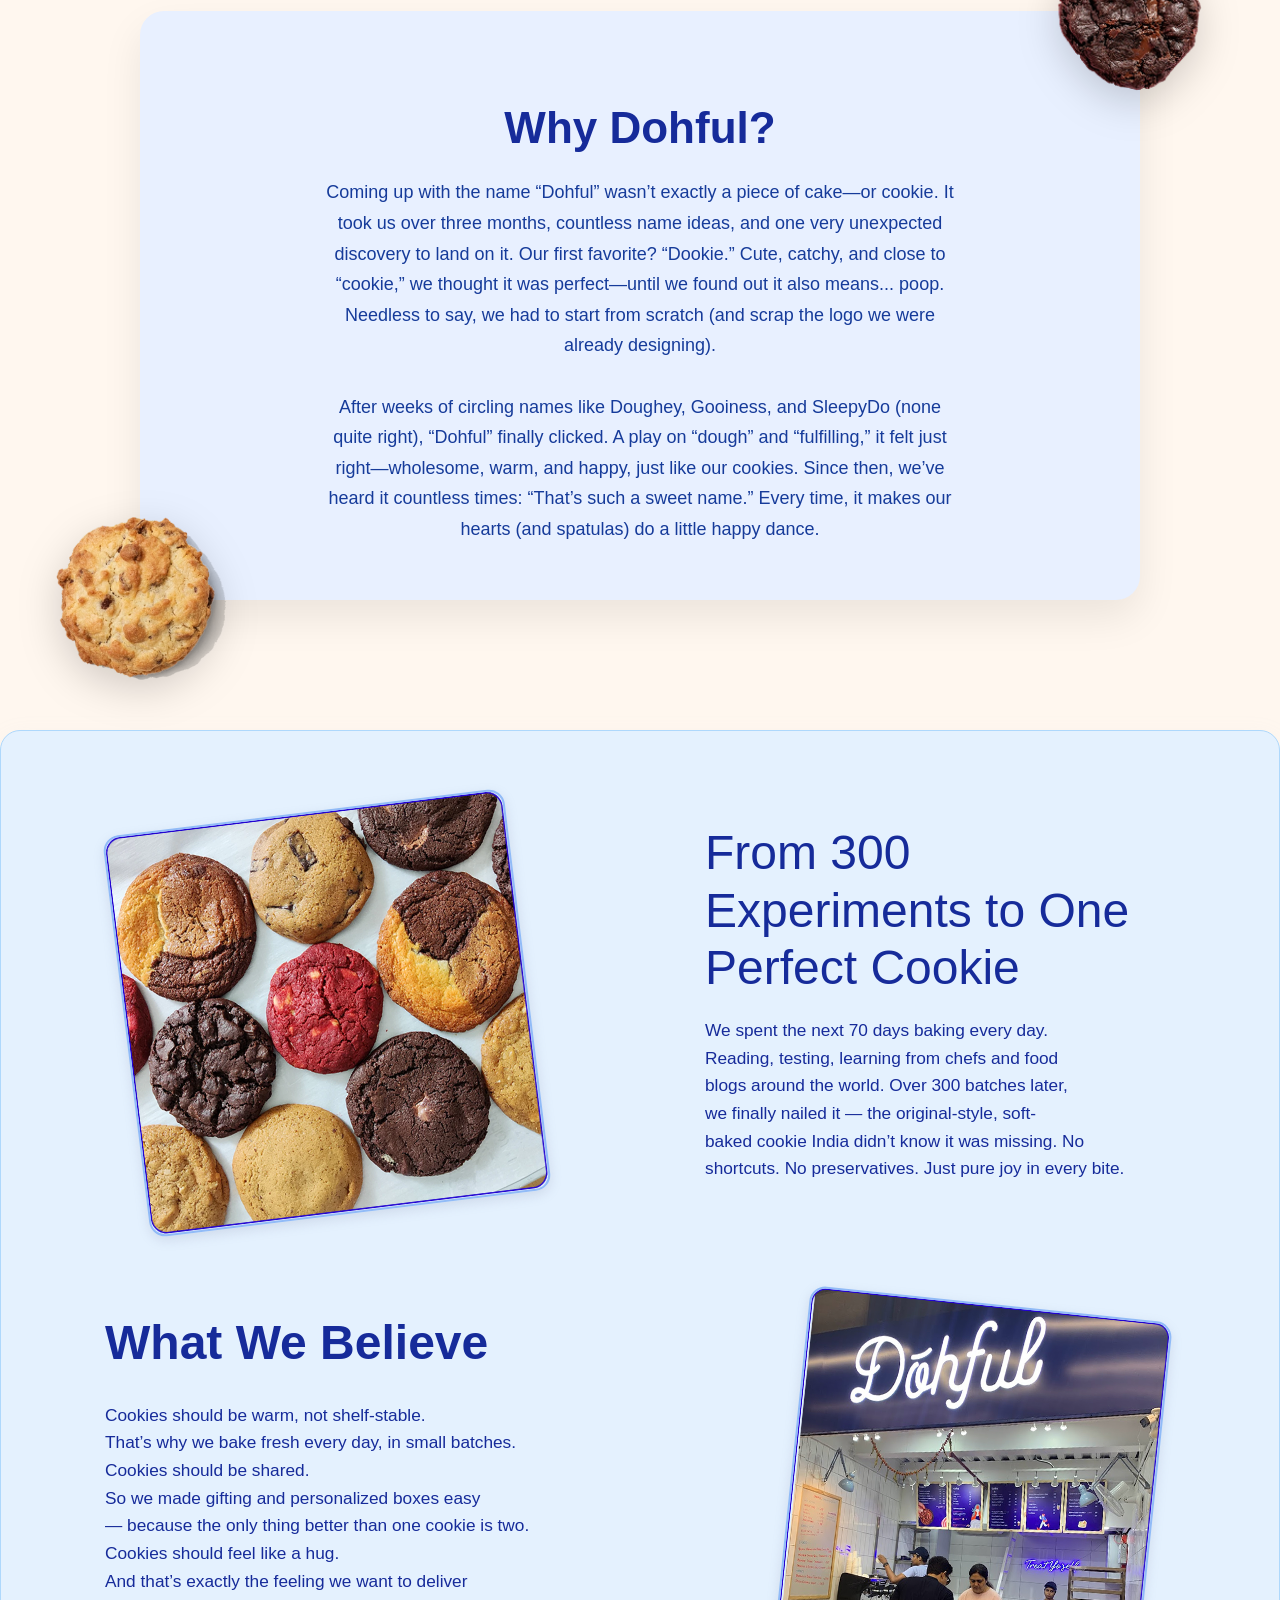
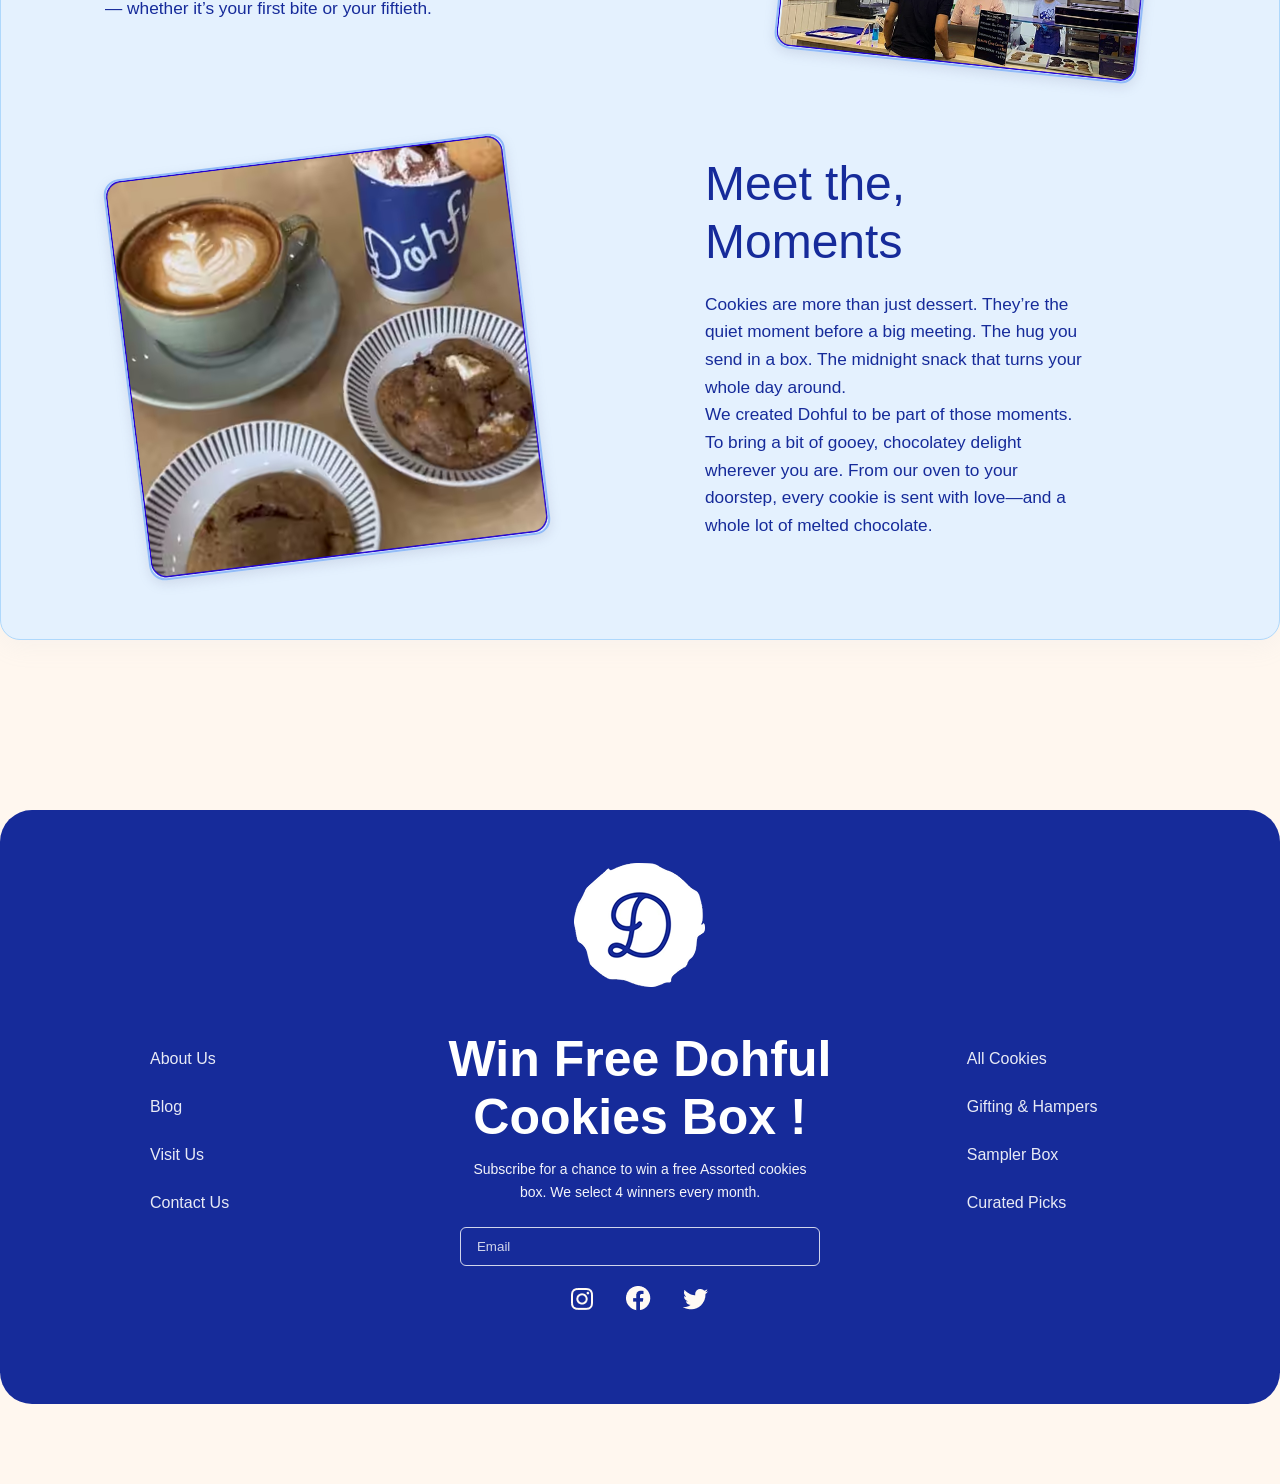
==== commit 2dadcd64: "Update about.html" ====
--- a/about.html
+++ b/about.html
@@ -11,43 +11,74 @@
 
     <!----------- HEADER ----------->
     <header class="site-header">
-        <div class="announcement">
-            Freshly baked cookies 🍪 | Delivered all across India 📦
-        </div>
-
-        <nav class="navbar">
-            <ul class="nav-menu">
-
-                <li class="dropdown">
-                    <a href="#">Cookies & Gifts ▾</a>
-                    <ul class="dropdown-content">
-                        <li><a href="#">Chocolate Chip</a></li>
-                        <li><a href="#">Gift Boxes</a></li>
-                    </ul>
-                </li>
-                
-                <li><a href="about.html">About Us</a></li>
-                <li><a href="#">Blog</a></li>
-
-                <li class="logo">
-                    <a href="index.html"><img src="./images/logo-dohful.png" alt="Dohful Logo"></a>
-                </li>
-
-                <li><a href="visit-us.html">Visit Us</a></li>
-                <li><a href="contact-us.html">Contact Us</a></li>
-
-                <li class="account-icon">
-                    <a href="#"><img src="./images/Test Account.png" alt="Account Icon"></a>
-                </li>
-
-                <li class="cart-icon">
-                    <a href="#"><img src="./images/Favorite Cart.png" alt="Cart Icon"></a>
-                </li>
-
-            </ul>
-        </nav>
-    </header>
-
+  <div class="announcement">
+    Freshly baked cookies 🍪 | Delivered all across India 📦
+  </div>
+
+  <nav class="navbar">
+    <ul class="nav-menu">
+      <li class="dropdown">
+        <a href="#">Cookies & Gifts ▾</a>
+
+        <div class="mega-menu">
+    <div class="mega-inner">
+
+        <a href="everyday-cookies.html" class="mega-card">
+            <img src="./images/everyday-cookies.png" alt="Signature Cookie Assortment">
+            <h3>Everyday Cookies</h3>
+            <p>Everyday Cookies - your go-to cookies..</p>
+        </a>
+
+        <a href="gifts-and-hampers.html" class="mega-card">
+            <img src="./images/gifting.png" alt="Holiday Tin Gift Set">
+            <h3>Gift Boxes & Hampers</h3>
+            <p>Festive boxes and curated assortments for every occasion.</p>
+        </a>
+
+        <a href="sampler-pack.html" class="mega-card">
+            <img src="./images/sample-try.png" alt="Assorted Cookie Box">
+            <h3>Sampler Pack</h3>
+            <p>Ten cookies. One great first impression.</p>
+        </a>
+
+        <a href="assorted-picks.html" class="mega-card">
+            <img src="./images/assorted.png" alt="Holiday Gift Guide">
+            <h3>Assorted Picks</h3>
+            <p>A curated mix of our bestselling flavors, all in one box.</p>
+        </a>
+
+    </div>
+
+    <div class="mega-footer">
+        <a href="all-cookies.html" class="mega-explore-btn">
+            Explore all Cookies & Gifts!
+            <img src="./images/right-arrow-png.png" alt="" class="mega-arrow">
+        </a>
+    </div>
+</div>
+
+      </li>
+
+      <li><a href="about.html">About Us</a></li>
+      <li><a href="#">Blog</a></li>
+
+      <li class="logo">
+        <a href="index.html"><img src="./images/logo-dohful.png" alt="Dohful Logo"></a>
+      </li>
+
+      <li><a href="visit-us.html">Visit Us</a></li>
+      <li><a href="contact-us.html">Contact Us</a></li>
+
+      <li class="account-icon">
+        <a href="#"><img src="./images/Test Account.png" alt="Account Icon"></a>
+      </li>
+
+      <li class="cart-icon">
+        <a href="#"><img src="./images/Favorite Cart.png" alt="Cart Icon"></a>
+      </li>
+    </ul>
+  </nav>
+</header>
 
     <!----------- TOP BANNER ----------->
     <div class="tilted-banner">
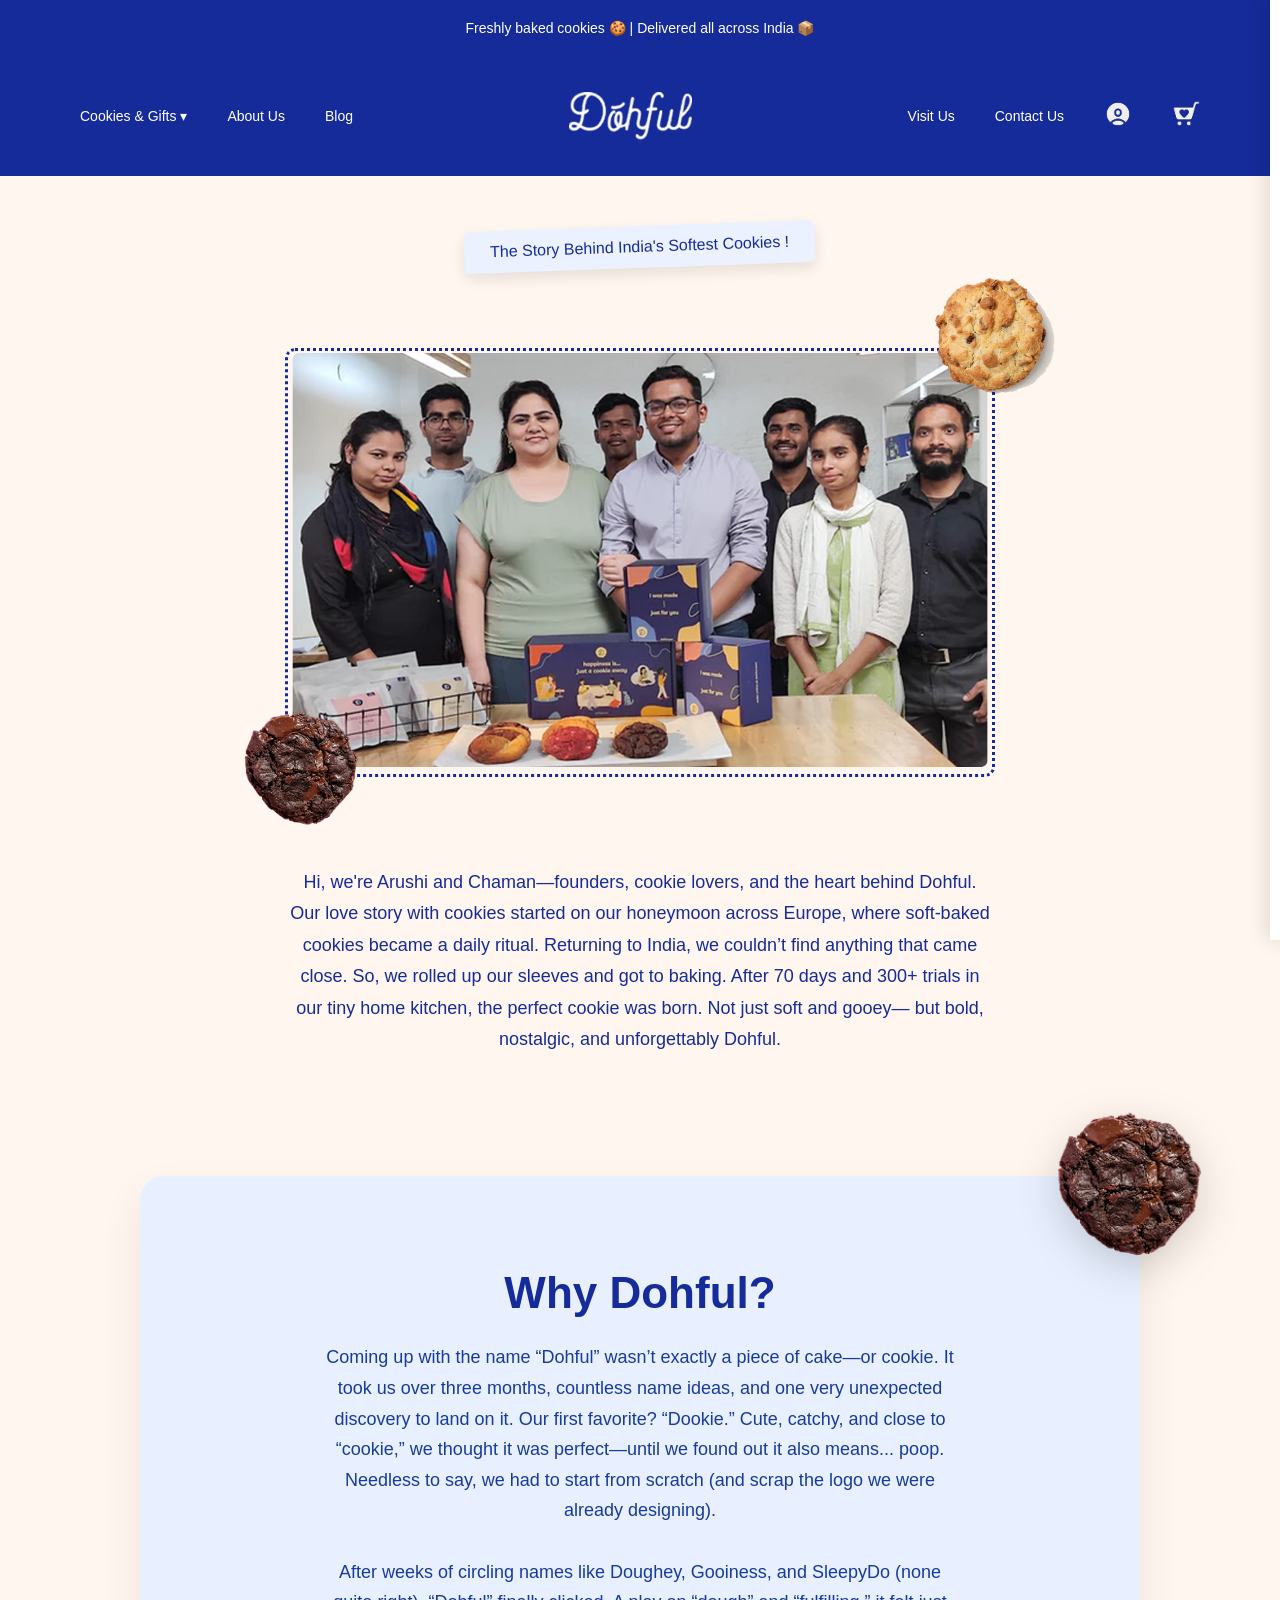
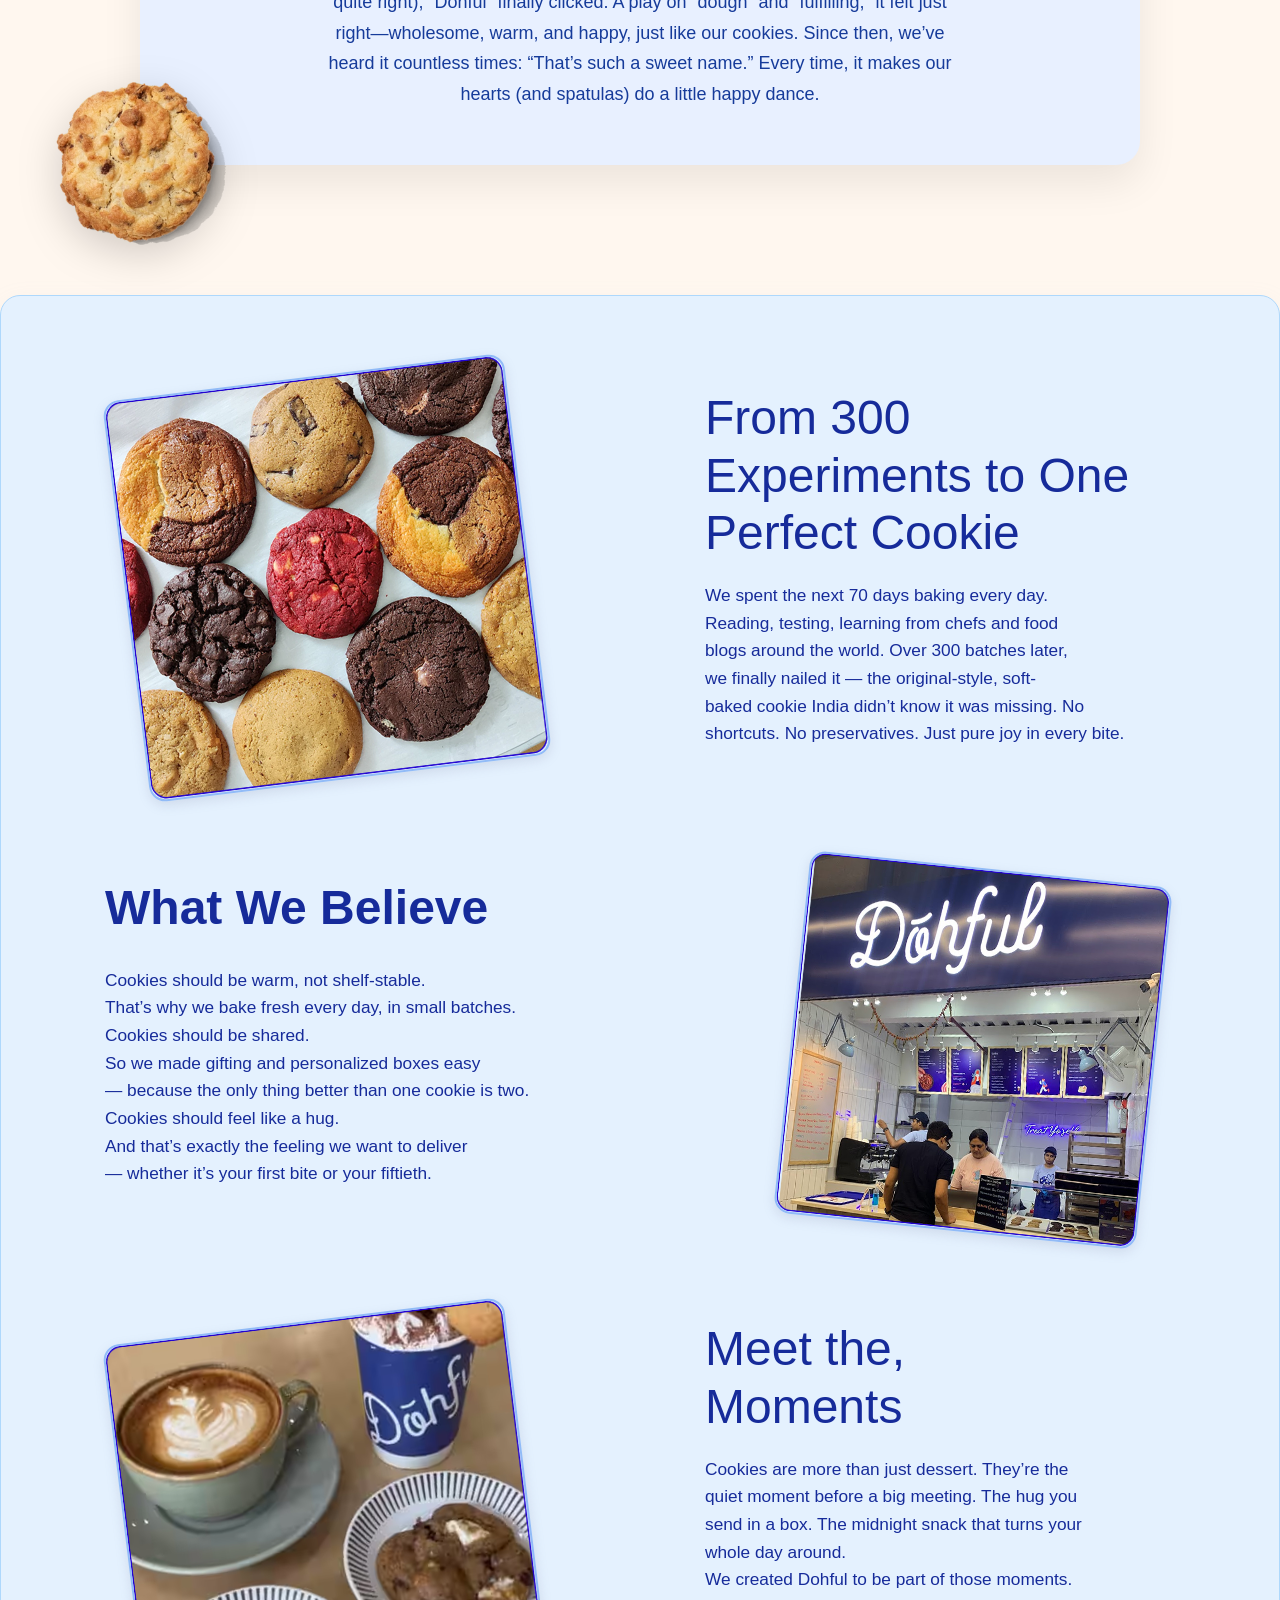
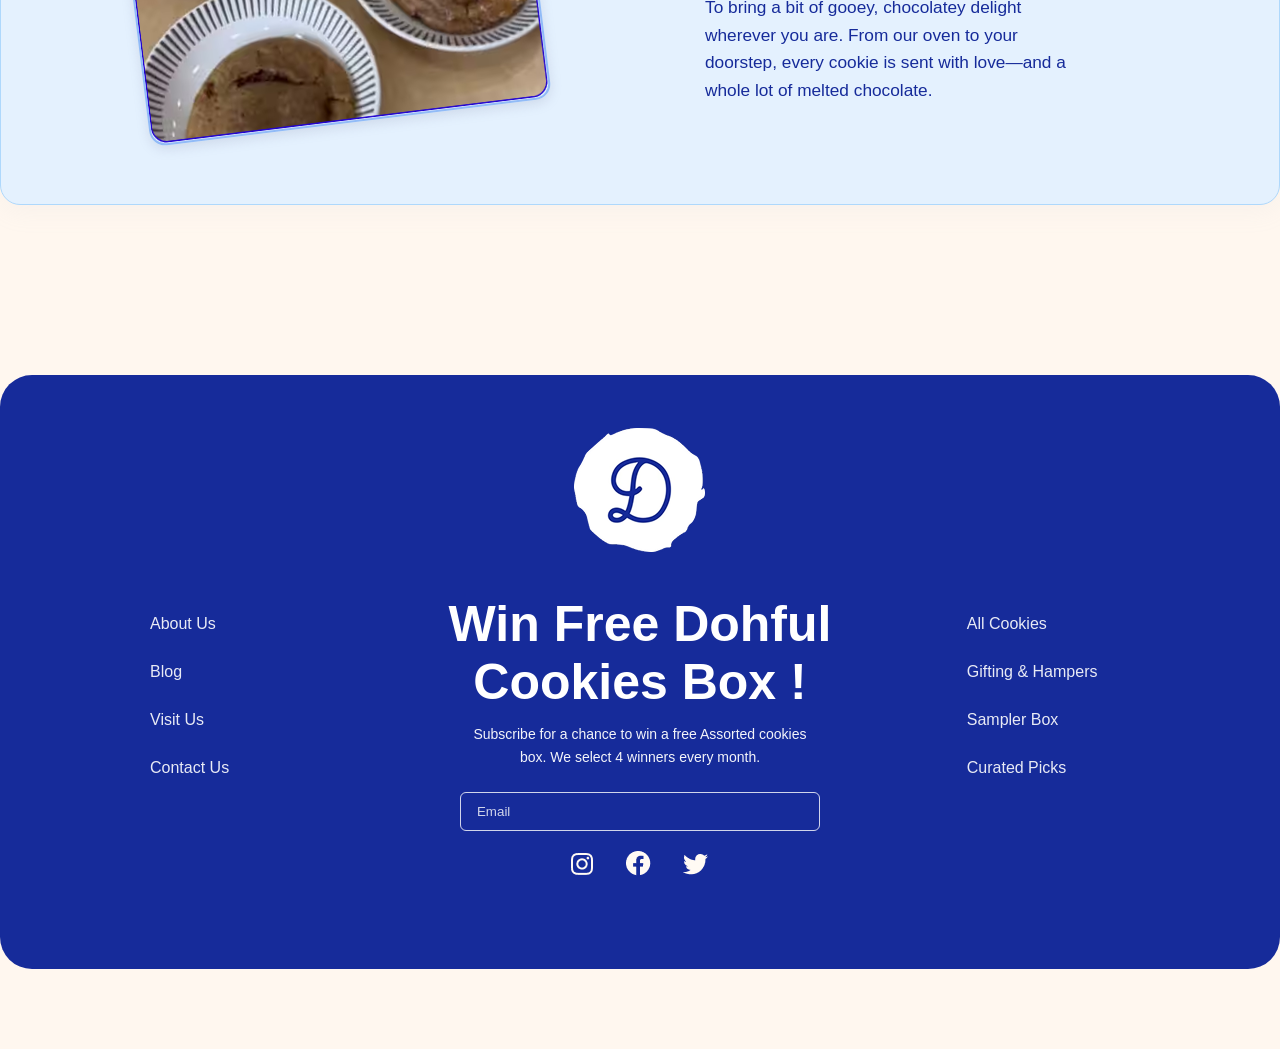
==== commit e8e0c90c: "added cart drawer code" ====
--- a/about.html
+++ b/about.html
@@ -270,5 +270,28 @@
 
         </div>
 
+        <!-- CART DRAWER -->
+    <div id="cartDrawer" class="cart-drawer">
+
+        <div class="cart-drawer-header">
+            <h2>Your Bag</h2>
+            <button class="cart-close" onclick="closeCart()">✕</button>
+        </div>
+
+        <div class="cart-body" id="cartItems"></div>
+
+        <div class="cart-bottom">
+            <div class="cart-subtotal-line">
+                <span>Sub-Total</span>
+                <span id="cartSubtotal">Rs.0</span>
+            </div>
+
+            <button class="cart-checkout-btn">Check Out</button>
+
+            <p class="cart-note">Tax included. Shipping calculated at checkout.</p>
+        </div>
+
+    </div>
+
 </body>
 </html>
--- a/styles.css
+++ b/styles.css
@@ -85,18 +85,7 @@
 }
 
 /* keep dropdown positioning as-is */
-.dropdown-content {
-  display: none;
-  position: absolute;
-  background: #1937a7;
-  left: 0;
-  top: 100%;
-  min-width: 160px;
-  z-index: 1;
-  box-shadow: 0 8px 16px rgba(0,0,0,0.15);
-  border-radius: 4px;
-}
-.dropdown:hover .dropdown-content { display: block; }
+
 
 .nav-menu .dropdown {
     position: relative;
@@ -1809,3 +1798,995 @@
   box-sizing: border-box;
   background-color: #EAF1FF;
 }
+
+
+
+
+
+
+
+
+/* HEADER + NAVBAR */
+
+.site-header {
+  background: #162b9a;
+  color: #fff;
+  position: relative;
+}
+
+.announcement {
+  text-align: center;
+  padding: 20px 0;
+  font-size: 14px;
+}
+
+.navbar {
+  display: flex;
+  align-items: center;
+  justify-content: space-between;
+  padding: 30px 80px;
+}
+
+.nav-menu {
+  display: flex;
+  align-items: center;
+  gap: 40px;
+  width: 100%;
+  padding: 0;
+  margin: 0;
+  list-style: none;
+}
+
+.nav-menu li {
+  list-style: none;
+}
+
+.nav-menu a {
+  color: #fff;
+  text-decoration: none;
+  font-size: 14px;
+  display: inline-block;
+  padding: 6px 0;
+}
+
+.nav-menu a:hover {
+  opacity: 0.75;
+}
+
+/* center logo */
+.nav-menu .logo {
+  margin: 0 auto;
+  display: flex;
+  align-items: center;
+}
+
+.logo img {
+  height: 48px;
+  width: auto;
+  display: block;
+}
+
+.account-icon img,
+.cart-icon img {
+  height: 28px;
+  width: 28px;
+  display: block;
+}
+
+/* ========== MEGA MENU ========== */
+
+.nav-menu .dropdown {
+  position: relative;
+}
+
+/* full-width band under the navbar */
+.mega-menu {
+  display: none;
+  position: fixed;
+  left: 0;
+  top: 134px;              /* just below navbar */
+  width: 100%;
+  background: #162B9A;
+  padding: 32px 0 48px;    /* no horizontal padding */
+  box-shadow: 0 18px 40px rgba(0,0,0,0.18);
+  z-index: 50;
+  border-bottom-left-radius: 24px;
+  border-bottom-right-radius: 24px;
+}
+
+/* show on hover */
+.nav-menu .dropdown:hover .mega-menu,
+.mega-menu:hover {
+  display: block;
+}
+
+/* inner row of cards */
+.mega-inner {
+  max-width: 1240px;
+  margin: 0 auto;
+  display: flex;
+  justify-content: flex-start;
+  gap: 32px;
+  transform: translateX(-60px);   /* shift cards slightly left – tweak value */
+}
+
+/* individual card */
+.mega-card {
+  width: 400px;
+  height: 400px;
+  background: #F3F2FF;
+  border-radius: 18px;
+  overflow: hidden;
+  box-shadow: 0 10px 26px rgba(0,0,0,0.08);
+  border: 1.5px solid #D0D5FF;
+  display: flex;
+  flex-direction: column;
+}
+
+
+.mega-card:hover {
+  transform: translateY(-6px);
+  box-shadow: 0 18px 40px rgba(0,0,0,0.14);
+}
+
+/* card image */
+.mega-card img {
+  width: 100%;
+  height: 70%;       /* 200px inside a 400px card; change if you want more image */
+  object-fit: cover;
+  display: block;
+}
+
+
+/* text */
+.mega-card h3 {
+  margin: 12px 14px 6px;
+  font-size: 18px;
+  font-weight: 600;
+  color: #162B9A;
+}
+
+.mega-card p {
+  margin: 0 14px 8px;
+  font-size: 13px;
+  line-height: 1.5;
+  color: #162B9A;
+  flex: 1;
+}
+
+.mega-cta {
+  display: inline-block;
+  margin: 0 14px 12px;
+  font-size: 13px;
+  font-weight: 600;
+  color: #162B9A;
+  text-decoration: none;
+}
+
+.mega-cta:hover {
+  text-decoration: underline;
+}
+
+/* responsiveness */
+@media (max-width: 1200px) {
+  .mega-inner {
+    flex-wrap: wrap;
+    justify-content: center;
+    transform: none;
+  }
+}
+
+@media (max-width: 768px) {
+  .mega-menu {
+    top: 110px;
+    padding: 24px 16px 32px;
+  }
+
+  .mega-card {
+    width: 100%;
+    max-width: 320px;
+  }
+}
+
+
+
+.mega-footer {
+  margin-top: 40px;              /* space below cards */
+  text-align: center;            /* center the button */
+}
+
+.mega-explore-btn {
+  display: inline-flex;
+  align-items: center;
+  gap: 8px;
+  padding: 12px 22px;
+  color: white;
+  font-size: 14px;
+  font-weight: 600;
+  text-decoration: none;
+}
+
+.mega-explore-btn:hover {
+  transform: translateY(-2px);
+}
+
+.mega-arrow {
+  width: 12px;   /* tweak to match your icon */
+  height: 12px;
+  object-fit: contain;
+  margin-left: 12px;
+}
+
+
+
+
+.everyday-para{
+  width: 44%;             /* readable width */
+  margin: 0 auto;     /* pulls text closer to image */
+  font-size: 18px;
+  line-height: 1.75;
+  font-weight: 500;
+  color:#162B9A;
+  text-align: center;
+  margin-bottom: 40px;
+  margin-top: 20px;
+}
+
+
+
+
+.tilted-everyday{
+    display: block;             /* makes margin auto work */
+    background: #EBF1FF;
+    color: #162B9A;
+    font-size: 20px;
+    font-weight: 600;
+    padding: 12px 26px;
+    border-radius: 6px;
+    transform: rotate(-2deg);
+    box-shadow: 0 6px 14px rgba(0,0,0,0.1);
+    
+    width: fit-content;         /* shrink to actual text */
+    margin: 36px auto;          /* centers horizontally */
+    text-align: center;
+}
+
+
+
+
+
+/* PAGE WRAPPER */
+.page-wrapper2 {
+    max-width: 1240px;
+    margin: 40px auto;
+    padding: 0 16px;
+}
+
+/* GRID LAYOUT */
+.cards-grid2 {
+    display: grid;
+    grid-template-columns: repeat(3, minmax(0, 1fr));
+    gap: 32px;
+}
+
+/* CARD */
+.cookie-card2 {
+    border-radius: 22px;
+    display: flex;
+    flex-direction: column;
+    overflow: hidden;
+    background: transparent;    /* <—— PINK REMOVED */
+    box-shadow: 0 10px 22px rgba(0,0,0,0.15);
+    max-width: 380px;
+}
+
+/* IMAGE SECTION (NO BACKGROUND APPLIED) */
+.cookie-img-wrap2 {
+    width: 100%;
+    aspect-ratio: 1/1;
+    position: relative;
+    background: none;          /* <—— CLEAN SPACE FOR IMAGE */
+}
+
+.cookie-img2 {
+    width: 100%;
+    height: 100%;
+    object-fit: cover;
+}
+
+/* BESTSELLER LABEL */
+.badge2 {
+    position: absolute;
+    top: 12px;
+    left: 12px;
+    background-color: #B9D9F7;
+    color: #162B9A;
+    font-size: 10px;
+    font-weight: 700;
+    padding: 4px 10px;
+}
+
+/* WHITE CONTENT AREA ONLY */
+.cookie-content2 {
+    background:  #F2F5FB;
+    padding: 18px 20px;
+border-radius: 0 0 18px 18px;
+    margin-top: -10px;
+    position: relative;
+    z-index: 2;
+}
+
+/* TEXT */
+
+
+.cookie-pack2 {
+    font-size: 14px;
+    color: #162B9A;
+    margin-top: -6px;
+}
+
+/* Make title & rating appear on the same line */
+.cookie-title-row2 {
+    display: flex;
+    justify-content: space-between;
+    align-items: center;
+}
+
+/* Title styling */
+.cookie-title2 {
+    font-size: 18px;
+    font-weight: 700;
+    white-space: nowrap;
+    color: #162B9A;
+}
+
+/* Rating now inline next to title */
+.cookie-meta2 {
+    font-size: 14px;
+    font-weight: 600;
+    display: flex;
+    align-items: center;
+    gap: 2px;
+    margin: 0; /* remove vertical gap */
+}
+
+.rating-count2 {
+    color: #162B9A;
+    margin-left: 2px;
+    margin-top: 2px;
+}
+
+
+.rating2 { font-weight: 600; color: #162B9A; }
+.rating-count2 { color: #162b9a; }
+
+/* PRICE + BUTTON */
+.cookie-bottom2 {
+    margin-top: 12px;
+    display: flex;
+    justify-content: space-between;
+    align-items: center;
+}
+
+.cookie-price2 {
+    font-size: 16px;
+    font-weight: 700;
+    color: #162B9A;
+}
+
+/* BUTTON */
+.primary-btn2 {
+    background: #162B9A;
+    color: #fff;
+    border: none;
+    border-radius: 8px;
+    padding: 12px 24px;
+    font-size: 12px;
+    font-weight: 600;
+    cursor: pointer;
+}
+.primary-btn2:hover { background: #1d3fe0; }
+
+/* RESPONSIVE */
+@media (max-width: 992px) {
+    .cards-grid2 { grid-template-columns: repeat(2,1fr); }
+}
+@media (max-width: 640px) {
+    .cards-grid2 { grid-template-columns: 1fr; }
+    .page-wrapper2 { margin: 24px auto; }
+}
+
+
+
+
+
+.tilted-gifts{
+    display: block;             /* makes margin auto work */
+    background: #EBF1FF;
+    color: #162B9A;
+    font-size: 20px;
+    font-weight: 600;
+    padding: 12px 26px;
+    border-radius: 6px;
+    transform: rotate(-2deg);
+    box-shadow: 0 6px 14px rgba(0,0,0,0.1);
+    
+    width: fit-content;         /* shrink to actual text */
+    margin: 36px auto;          /* centers horizontally */
+    text-align: center;
+}
+
+
+
+
+
+.gifted-para{
+  width: 44%;             /* readable width */
+  margin: 0 auto;     /* pulls text closer to image */
+  font-size: 18px;
+  line-height: 1.75;
+  font-weight: 500;
+  color:#162B9A;
+  text-align: center;
+  margin-bottom: 40px;
+  margin-top: 20px;
+}
+
+
+
+
+
+/* PAGE WRAPPER */
+.gifting-wrapper2 {
+    max-width: 1240px;
+    margin: 40px auto;
+    padding: 0 16px;
+}
+
+/* GRID LAYOUT */
+.gifting-grid2 {
+    display: grid;
+    grid-template-columns: repeat(3, minmax(0, 1fr));
+    gap: 32px;
+}
+
+/* CARD */
+.gift-card2 {
+    border-radius: 22px;
+    display: flex;
+    flex-direction: column;
+    overflow: hidden;
+    background: transparent;
+    box-shadow: 0 10px 22px rgba(0,0,0,0.15);
+    max-width: 380px;
+}
+
+/* IMAGE SECTION */
+.gift-img-wrap2 {
+    width: 100%;
+    aspect-ratio: 1/1;
+    position: relative;
+    background: none;
+}
+
+.gift-img2 {
+    width: 100%;
+    height: 100%;
+    object-fit: cover;
+}
+
+/* OPTIONAL BESTSELLER TAG (if needed later) */
+.gift-badge2 {
+    position: absolute;
+    top: 12px;
+    left: 12px;
+    background-color: #B9D9F7;
+    color: #162B9A;
+    font-size: 10px;
+    font-weight: 700;
+    padding: 4px 10px;
+}
+
+/* CONTENT AREA */
+.gift-content2 {
+    background: #F2F5FB;
+    padding: 2px 20px;
+    border-radius: 0 0 18px 18px;
+    margin-top: 0px;
+    position: relative;
+    z-index: 2;
+    padding-bottom: 10px;
+}
+
+/* SUBTEXT */
+.gift-pack2 {
+    font-size: 14px;
+    color: #162B9A;
+    margin-top: -6px;
+}
+
+/* TITLE + RATING ROW */
+.gift-title-row2 {
+    display: flex;
+    justify-content: space-between;
+    align-items: center;
+}
+
+/* TITLE */
+.gift-title2 {
+    font-size: 18px;
+    font-weight: 700;
+    white-space: nowrap;
+    color: #162B9A;
+}
+
+/* RATING INLINE */
+.gift-meta2 {
+    font-size: 14px;
+    font-weight: 600;
+    display: flex;
+    align-items: center;
+    gap: 2px;
+    margin: 0;
+    line-height: 1;
+}
+
+.gift-rating2,
+.gift-rating-count2 {
+    line-height: 1;
+}
+
+.gift-rating2 {
+    font-weight: 600;
+    color: #162B9A;
+}
+
+.gift-rating-count2 {
+    color: #162B9A;
+    margin-left: 2px;
+}
+
+/* PRICE + BUTTON */
+.gift-bottom2 {
+    margin-top: 12px;
+    display: flex;
+    justify-content: space-between;
+    align-items: center;
+}
+
+.gift-price2 {
+    font-size: 16px;
+    font-weight: 700;
+    color: #162B9A;
+}
+
+/* BUTTON */
+.gift-btn2 {
+    background: #162B9A;
+    color: #fff;
+    border: none;
+    border-radius: 8px;
+    padding: 12px 24px;
+    font-size: 12px;
+    font-weight: 600;
+    cursor: pointer;
+}
+
+.gift-btn2:hover {
+    background: #1d3fe0;
+}
+
+/* RESPONSIVE */
+@media (max-width: 992px) {
+    .gifting-grid2 {
+        grid-template-columns: repeat(2, 1fr);
+    }
+}
+
+@media (max-width: 640px) {
+    .gifting-grid2 {
+        grid-template-columns: 1fr;
+    }
+
+    .gifting-wrapper2 {
+        margin: 24px auto;
+    }
+}
+
+
+
+
+
+.tilted-all-cookies{
+    display: block;             /* makes margin auto work */
+    background: #EBF1FF;
+    color: #162B9A;
+    font-size: 20px;
+    font-weight: 600;
+    padding: 12px 26px;
+    border-radius: 6px;
+    transform: rotate(-2deg);
+    box-shadow: 0 6px 14px rgba(0,0,0,0.1);
+    
+    width: fit-content;         /* shrink to actual text */
+    margin: 36px auto;          /* centers horizontally */
+    text-align: center;
+}
+
+
+
+
+
+.all-cookies-para{
+  width: 44%;             /* readable width */
+  margin: 0 auto;     /* pulls text closer to image */
+  font-size: 18px;
+  line-height: 1.75;
+  font-weight: 500;
+  color:#162B9A;
+  text-align: center;
+  margin-bottom: 40px;
+  margin-top: 20px;
+}
+
+
+
+.all-cookies-head{
+    text-align: center;
+    font-size: 36px;
+    font-weight: 600;
+    color: #162B9A;      /* same blue as other headings */
+    margin-top: -10px;
+}
+
+
+
+
+
+
+/* Page wrapper */
+.category-page-wrapper {
+  max-width: 1240px;
+  margin: 0 auto 60px;
+  padding: 24px 24px 60px;
+  background: var(--white);
+}
+
+/* TABS BAR */
+.category-bar {
+  width: 100%;
+  background: var(--white);
+  border-bottom: 1px solid rgba(22, 43, 154, 0.12); /* same color, low opacity */
+  padding: 16px 24px;
+}
+
+.category-tabs {
+  max-width: 1240px;
+  margin: 0 auto;
+  display: flex;
+  gap: 12px;
+  align-items: center;
+}
+
+.category-tab {
+  border-radius: 999px;
+  border: 1px solid rgba(22, 43, 154, 0.18);
+  padding: 8px 18px;
+  background: var(--white);
+  font-family: inherit;
+  font-size: 13px;
+  font-weight: 500;
+  letter-spacing: 0.01em;
+  color: var(--primary);
+  cursor: pointer;
+  transition: background 0.18s ease, color 0.18s ease,
+    box-shadow 0.18s ease, transform 0.08s ease;
+}
+
+.category-tab:hover {
+  box-shadow: 0 4px 10px rgba(22, 43, 154, 0.18);
+  transform: translateY(-1px);
+}
+
+.category-tab.is-active {
+  background: var(--primary);
+  color: var(--white);
+  border-color: var(--primary);
+}
+.blk-pane-cat{padding:40px 0;border-bottom:1px solid rgba(22,43,154,.08);}
+.blk-pane-cat:last-of-type{border-bottom:none;}
+.blk-pane-head h2{font-size:20px;font-weight:700;margin-bottom:4px;color:var(--navy);}
+.blk-pane-head p{font-size:13px;color:rgba(22,43,154,.8);margin-bottom:24px;}
+
+.blk-grid-3row{display:grid;grid-template-columns:repeat(3,1fr);gap:24px;}
+
+.blk-tile-cookie{background:white;border-radius:18px;border:1px solid rgba(22,43,154,.12);
+box-shadow:0 14px 30px rgba(22,43,154,.1);overflow:hidden;display:flex;flex-direction:column;}
+
+.blk-imgframe{position:relative;overflow:hidden;}
+.blk-imgCookie{width:100%;display:block;}
+
+.blk-badge-hot{position:absolute;top:12px;left:12px;background:var(--navy);color:#fff;
+font-size:11px;padding:4px 10px;border-radius:999px;}
+
+.blk-body-cookie{padding:14px 14px 12px;display:flex;flex-direction:column;gap:6px;}
+.blk-ctop{display:flex;justify-content:space-between;gap:8px;}
+
+.blk-title-main{font-size:14px;font-weight:600;color:var(--navy);}
+.blk-info-rate{font-size:11px;color:rgba(22,43,154,.9);}
+.blk-txtpack{font-size:12px;color:rgba(22,43,154,.8);}
+
+.blk-bottom-buy{margin-top:8px;display:flex;justify-content:space-between;align-items:center;}
+.blk-price{font-size:13px;font-weight:600;color:var(--navy);}
+
+.blk-btn-buy{border-radius:999px;padding:6px 14px;border:none;
+background:var(--navy);color:white;font-size:12px;font-weight:500;}
+
+
+
+/* wrapper to center the pill */
+.category-filter-wrapper2 {
+    display: flex;
+    justify-content: center;
+    margin: 32px 0;
+}
+
+/* the big capsule */
+.category-pill2 {
+    display: flex;
+    align-items: center;
+    gap: 16px;
+    background: #F2F5FB;          /* greyish capsule background */
+    padding: 6px 10px;
+    border-radius: 999px;
+}
+
+/* each option */
+.category-option2 {
+    border: none;
+    background: transparent;
+    color: #162B9A;               /* default text color */
+    font-size: 14px;
+    font-weight: 600;
+    padding: 8px 20px;
+    border-radius: 999px;
+    cursor: pointer;
+    transition: background 0.15s ease, color 0.15s ease;
+    white-space: nowrap;
+}
+
+/* selected option */
+.category-option2.active {
+    background: #162B9A;          /* selected background */
+    color: #ffffff;               /* selected text */
+}
+
+
+/* force cookie & gift titles to this color */
+.category-page-wrapper .cookie-title2,
+.category-page-wrapper .gift-title2 {
+  color: #162B9A !important;
+}
+
+
+
+
+
+
+
+
+
+
+
+
+
+
+
+
+
+
+
+
+
+
+
+
+
+
+
+
+.mega-card {
+    display: block;
+    text-decoration: none;
+    color: inherit;
+    cursor: pointer;
+}
+
+
+
+
+
+.col-card {
+    position: relative;
+    cursor: pointer;
+}
+
+.col-card .col-link {
+    position: absolute;
+    inset: 0; /* = top:0; right:0; bottom:0; left:0 */
+    z-index: 5;
+}
+
+.col-card * {
+    pointer-events: none; /* prevents blocking click */
+}
+
+.col-card .col-link {
+    pointer-events: auto; /* only this captures click */
+}
+
+
+
+/*cart css*/
+
+/* ----------------------
+   CART DRAWER (DOHFUL STYLE)
+   ---------------------- */
+
+.cart-drawer {
+    position: fixed;
+    top: 0;
+    right: -420px;
+    width: 380px;
+    height: 100vh;
+    background: #ffffff;
+    box-shadow: -4px 0px 18px rgba(0,0,0,0.12);
+    padding: 20px 25px;
+    transition: right 0.35s ease;
+    z-index: 99999;
+    display: flex;
+    flex-direction: column;
+    font-family: 'Inter', sans-serif;
+}
+
+.cart-drawer.open { right: 0; }
+
+/* HEADER */
+.cart-drawer-header {
+    display: flex;
+    justify-content: space-between;
+    align-items: center;
+}
+
+.cart-drawer-header h2 {
+    font-size: 22px;
+    font-weight: 700;
+}
+
+.cart-close {
+    font-size: 24px;
+    border: none;
+    background: none;
+    cursor: pointer;
+}
+
+/* BODY LIST */
+.cart-body {
+    margin-top: 25px;
+    flex: 1;
+    overflow-y: auto;
+    padding-right: 10px;
+}
+
+.cart-item {
+    background: #f9f9ff;
+    border-radius: 12px;
+    padding: 15px;
+    margin-bottom: 18px;
+    display: flex;
+    align-items: center;
+    justify-content: space-between;
+}
+
+.cart-item-left {
+    display: flex;
+    gap: 12px;
+    align-items: center;
+}
+
+.cart-item-left img {
+    width: 70px;
+    height: 70px;
+    border-radius: 12px;
+    box-shadow: 0px 3px 8px rgba(0,0,0,0.12);
+}
+
+.cart-item-info h4 {
+    font-size: 16px;
+    font-weight: 600;
+    margin: 0 0 4px;
+}
+
+.cart-item-info p {
+    margin: 0;
+    font-size: 14px;
+    color: #6b6b6b;
+}
+
+/* Quantity Box — EXACT DOHFUL STYLE */
+.qty-box {
+    display: flex;
+    align-items: center;
+    background: white;
+    border-radius: 10px;
+    border: 1px solid #e2e2ff;
+    padding: 6px 12px;
+    gap: 12px;
+    margin-top: 10px;
+    width: fit-content;
+}
+
+.qty-box button {
+    background: none;
+    border: none;
+    font-size: 18px;
+    font-weight: 600;
+    cursor: pointer;
+}
+
+.qty-box span {
+    font-size: 16px;
+}
+
+.remove-icon {
+    margin-left: 12px;
+    font-size: 22px;
+    cursor: pointer;
+}
+
+/* PRICE RIGHT SIDE */
+.cart-item-price {
+    font-size: 16px;
+    font-weight: 600;
+}
+
+/* BOTTOM SECTION */
+.cart-bottom {
+    border-top: 1px solid #dfdfdf;
+    padding-top: 15px;
+}
+
+.cart-subtotal-line {
+    display: flex;
+    justify-content: space-between;
+    font-size: 17px;
+    font-weight: 600;
+    margin-bottom: 20px;
+}
+
+.cart-checkout-btn {
+    width: 100%;
+    background: #1131f0;
+    color: white;
+    padding: 14px;
+    border-radius: 30px;
+    border: none;
+    font-size: 16px;
+    cursor: pointer;
+    margin-bottom: 12px;
+}
+
+.cart-note {
+    font-size: 12px;
+    text-align: center;
+    color: #777;
+}
+
+/* Scrollbar */
+.cart-body::-webkit-scrollbar {
+    width: 6px;
+}
+.cart-body::-webkit-scrollbar-thumb {
+    background: #ccc;
+    border-radius: 20px;
+}
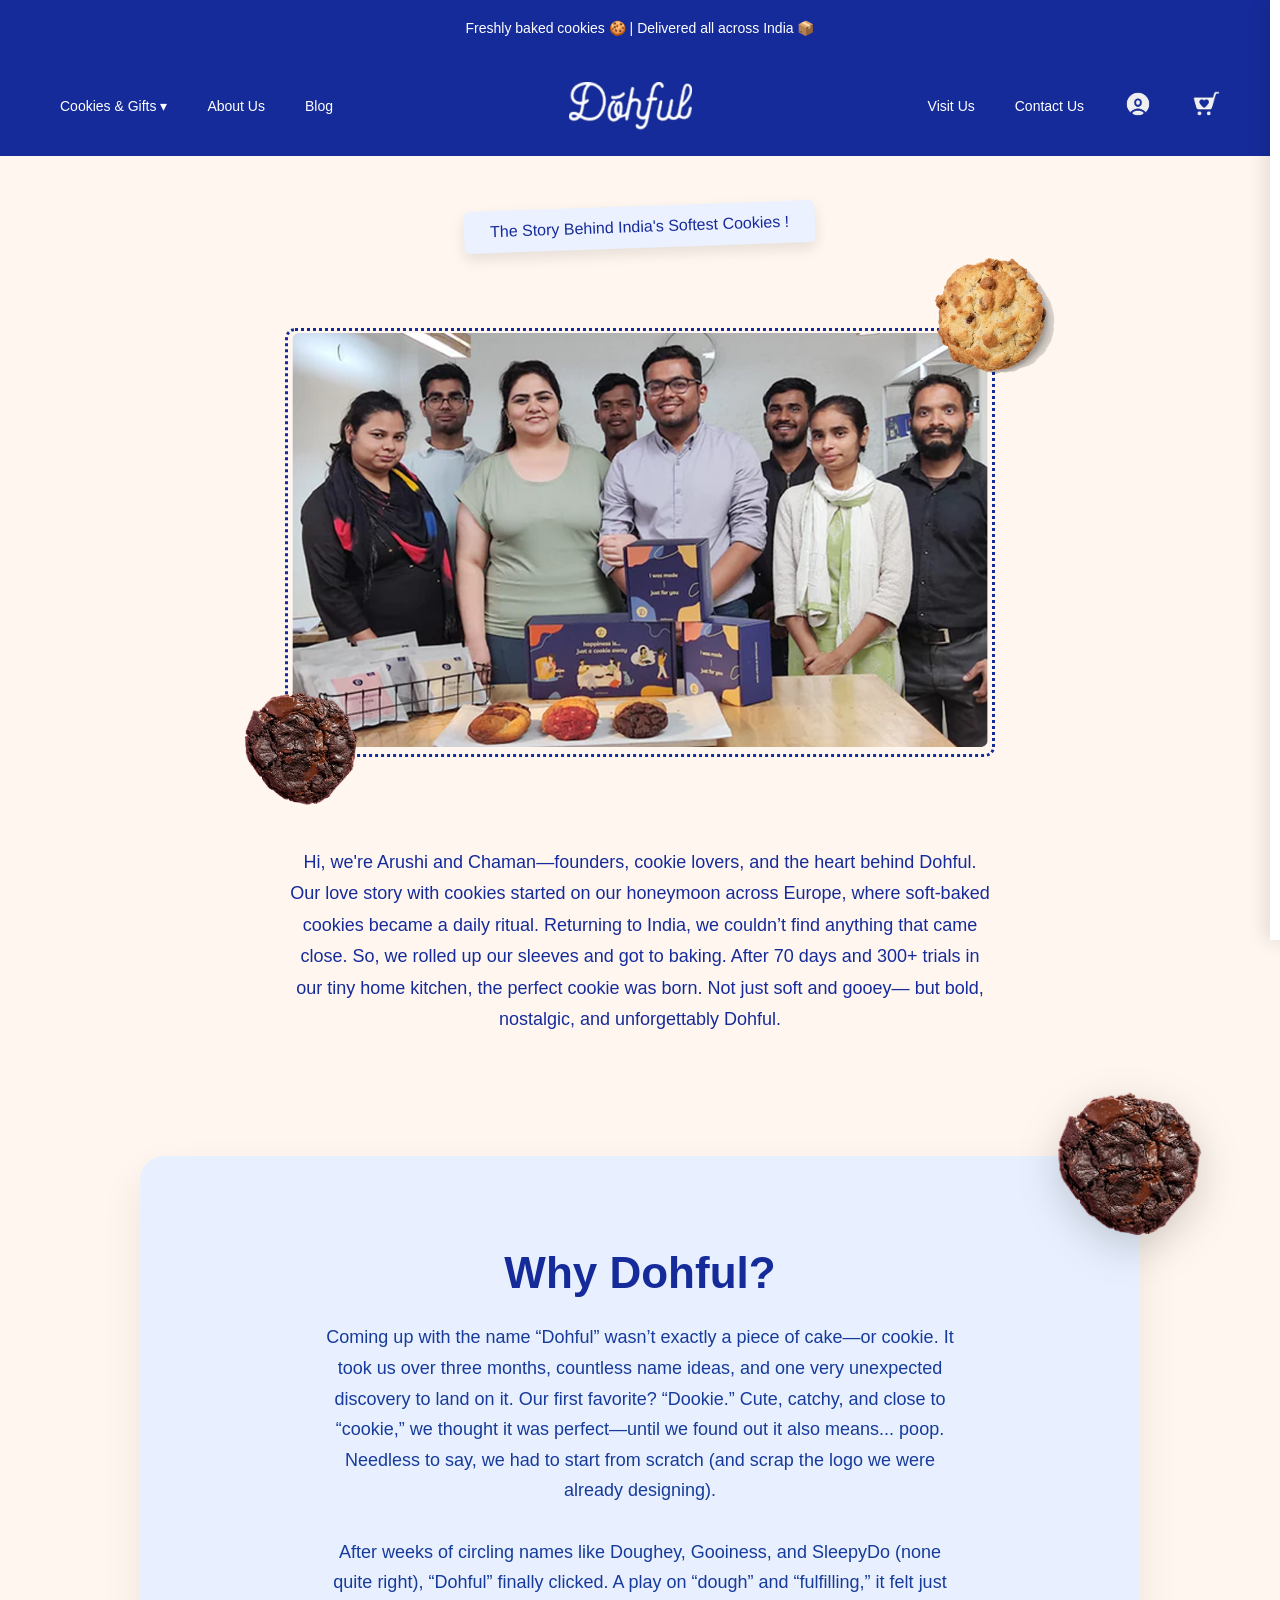
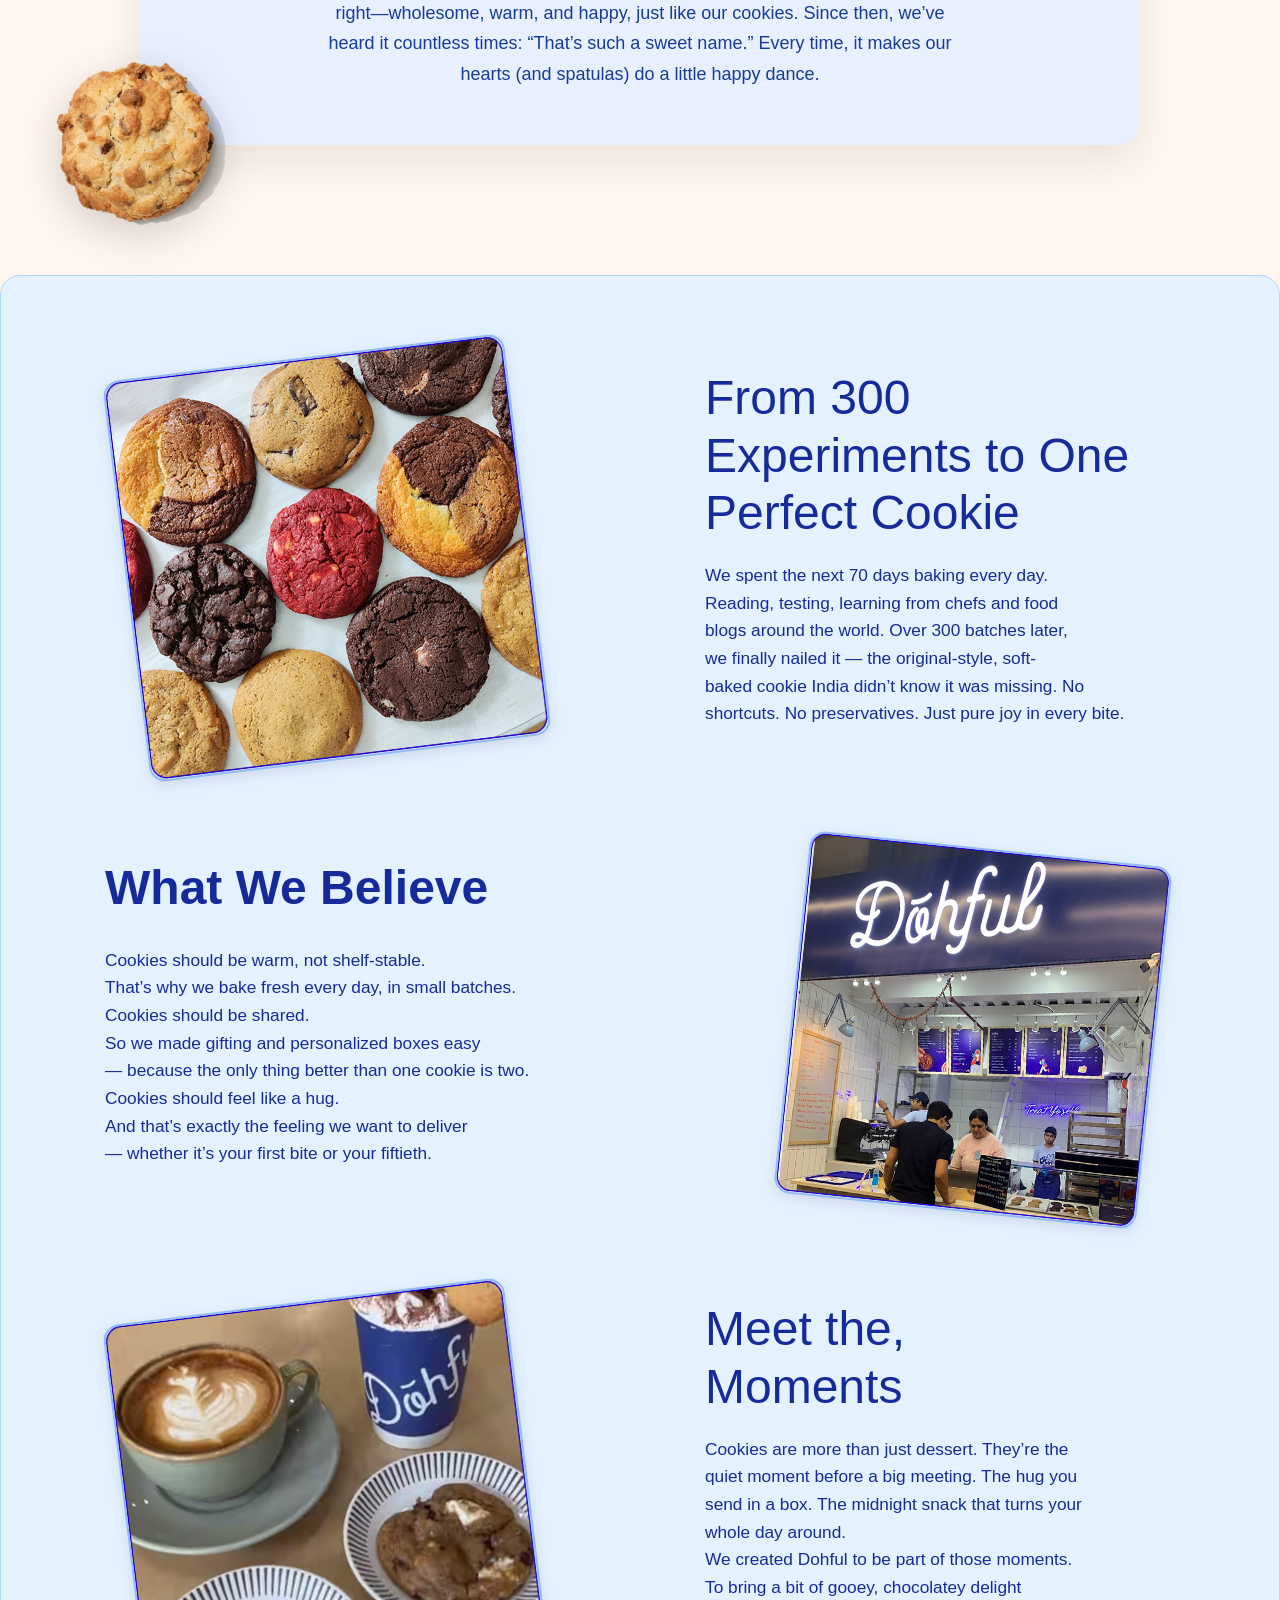
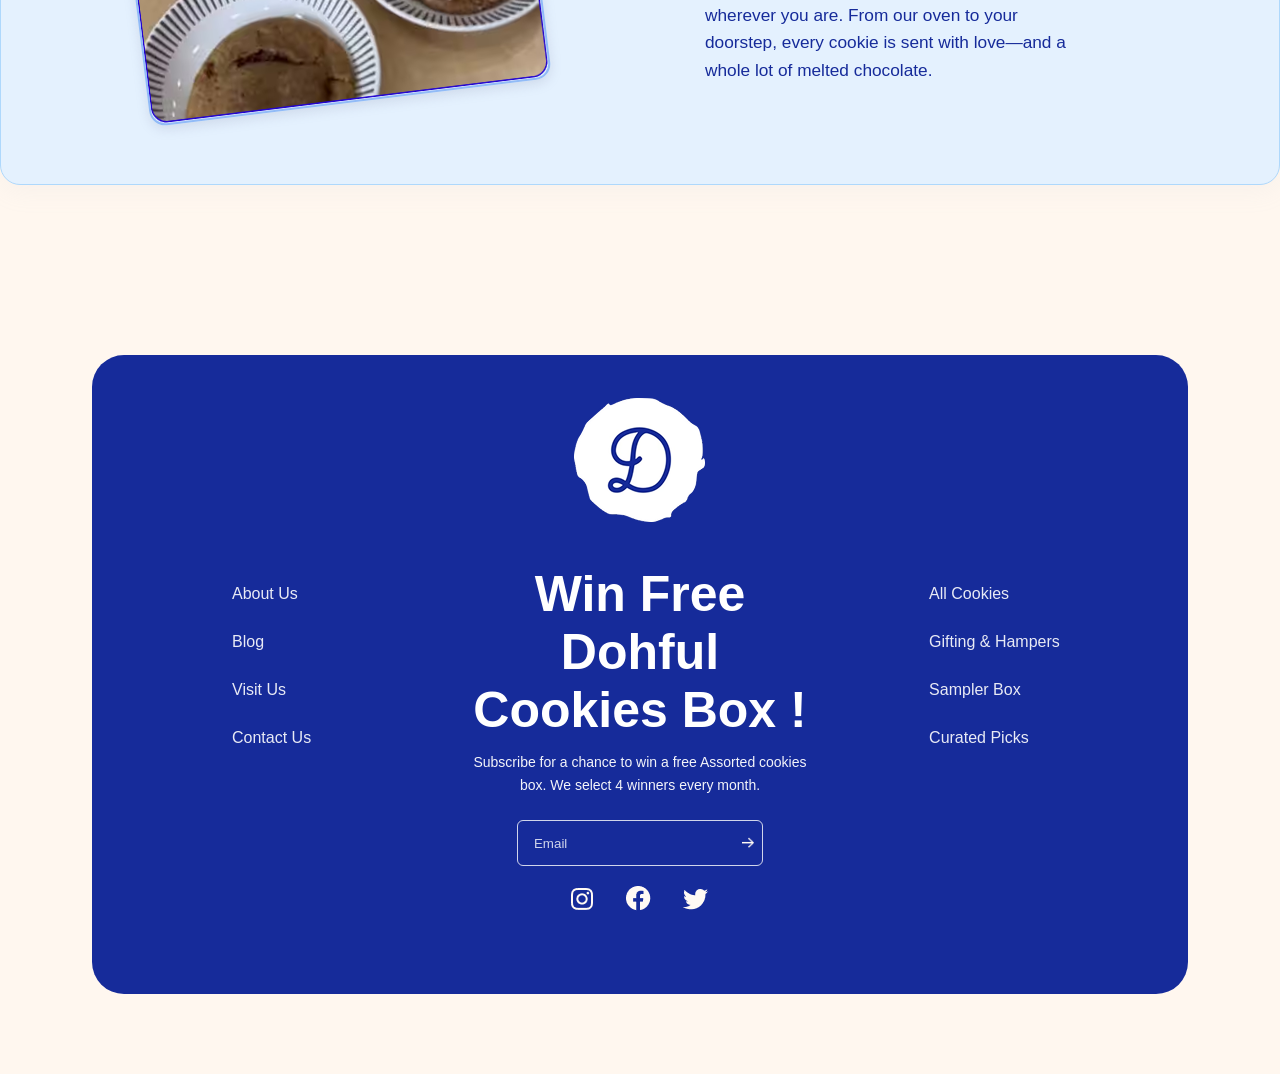
==== commit af7a41ed: "all changes made" ====
--- a/about.html
+++ b/about.html
@@ -1,5 +1,6 @@
 <!DOCTYPE html>
 <html lang="en">
+
 <head>
     <meta charset="UTF-8">
     <meta name="viewport" content="width=device-width, initial-scale=1.0">
@@ -11,74 +12,74 @@
 
     <!----------- HEADER ----------->
     <header class="site-header">
-  <div class="announcement">
-    Freshly baked cookies 🍪 | Delivered all across India 📦
-  </div>
-
-  <nav class="navbar">
-    <ul class="nav-menu">
-      <li class="dropdown">
-        <a href="#">Cookies & Gifts ▾</a>
-
-        <div class="mega-menu">
-    <div class="mega-inner">
-
-        <a href="everyday-cookies.html" class="mega-card">
-            <img src="./images/everyday-cookies.png" alt="Signature Cookie Assortment">
-            <h3>Everyday Cookies</h3>
-            <p>Everyday Cookies - your go-to cookies..</p>
-        </a>
-
-        <a href="gifts-and-hampers.html" class="mega-card">
-            <img src="./images/gifting.png" alt="Holiday Tin Gift Set">
-            <h3>Gift Boxes & Hampers</h3>
-            <p>Festive boxes and curated assortments for every occasion.</p>
-        </a>
-
-        <a href="sampler-pack.html" class="mega-card">
-            <img src="./images/sample-try.png" alt="Assorted Cookie Box">
-            <h3>Sampler Pack</h3>
-            <p>Ten cookies. One great first impression.</p>
-        </a>
-
-        <a href="assorted-picks.html" class="mega-card">
-            <img src="./images/assorted.png" alt="Holiday Gift Guide">
-            <h3>Assorted Picks</h3>
-            <p>A curated mix of our bestselling flavors, all in one box.</p>
-        </a>
-
-    </div>
-
-    <div class="mega-footer">
-        <a href="all-cookies.html" class="mega-explore-btn">
-            Explore all Cookies & Gifts!
-            <img src="./images/right-arrow-png.png" alt="" class="mega-arrow">
-        </a>
-    </div>
-</div>
-
-      </li>
-
-      <li><a href="about.html">About Us</a></li>
-      <li><a href="#">Blog</a></li>
-
-      <li class="logo">
-        <a href="index.html"><img src="./images/logo-dohful.png" alt="Dohful Logo"></a>
-      </li>
-
-      <li><a href="visit-us.html">Visit Us</a></li>
-      <li><a href="contact-us.html">Contact Us</a></li>
-
-      <li class="account-icon">
-        <a href="#"><img src="./images/Test Account.png" alt="Account Icon"></a>
-      </li>
-
-      <li class="cart-icon">
-        <a href="#"><img src="./images/Favorite Cart.png" alt="Cart Icon"></a>
-      </li>
-    </ul>
-  </nav>
-</header>
+        <div class="announcement">
+            Freshly baked cookies 🍪 | Delivered all across India 📦
+        </div>
+
+        <nav class="navbar">
+            <ul class="nav-menu">
+                <li class="dropdown">
+                    <a href="#">Cookies & Gifts ▾</a>
+
+                    <div class="mega-menu">
+                        <div class="mega-inner">
+
+                            <a href="everyday-cookies.html" class="mega-card">
+                                <img src="./images/everyday-cookies.png" alt="Signature Cookie Assortment">
+                                <h3>Everyday Cookies</h3>
+                                <p>Everyday Cookies - your go-to cookies..</p>
+                            </a>
+
+                            <a href="gifts-and-hampers.html" class="mega-card">
+                                <img src="./images/gifting.png" alt="Holiday Tin Gift Set">
+                                <h3>Gift Boxes & Hampers</h3>
+                                <p>Festive boxes and curated assortments for every occasion.</p>
+                            </a>
+
+                            <a href="sampler-pack.html" class="mega-card">
+                                <img src="./images/sample-try.png" alt="Assorted Cookie Box">
+                                <h3>Sampler Pack</h3>
+                                <p>Ten cookies. One great first impression.</p>
+                            </a>
+
+                            <a href="assorted-picks.html" class="mega-card">
+                                <img src="./images/assorted.png" alt="Holiday Gift Guide">
+                                <h3>Assorted Picks</h3>
+                                <p>A curated mix of our bestselling flavors, all in one box.</p>
+                            </a>
+
+                        </div>
+
+                        <div class="mega-footer">
+                            <a href="all-cookies.html" class="mega-explore-btn">
+                                Explore all Cookies & Gifts!
+                                <img src="./images/right-arrow-png.png" alt="" class="mega-arrow">
+                            </a>
+                        </div>
+                    </div>
+
+                </li>
+
+                <li><a href="about.html">About Us</a></li>
+                <li><a href="blog.html">Blog</a></li>
+
+                <li class="logo">
+                    <a href="index.html"><img src="./images/logo-dohful.png" alt="Dohful Logo"></a>
+                </li>
+
+                <li><a href="visit-us.html">Visit Us</a></li>
+                <li><a href="contact-us.html">Contact Us</a></li>
+
+                <li class="account-icon">
+                    <a href="#"><img src="./images/Test Account.png" alt="Account Icon"></a>
+                </li>
+
+                <li class="cart-icon">
+                    <a href="#"><img src="./images/Favorite Cart.png" alt="Cart Icon"></a>
+                </li>
+            </ul>
+        </nav>
+    </header>
 
     <!----------- TOP BANNER ----------->
     <div class="tilted-banner">
@@ -89,188 +90,190 @@
     <!----------- ABOUT SECTION ----------->
     <div class="about-section">
 
-  <div class="about-img-wrapper">
-    <img src="./images/about-us.png" class="about-us-photo">
-
-    <!-- About section cookie decorations -->
-    <img src="./images/new-york-cookie.png" class="about-cookie about-cookie-top-right">
-    <img src="./images/chocochip-cookie.png" class="about-cookie about-cookie-bottom-left">
-  </div>
-
-  <p class="about-text">
-    Hi, we're Arushi and Chaman—founders, cookie lovers, and the heart behind Dohful.
-    Our love story with cookies started on our honeymoon across Europe, where soft-baked
-    cookies became a daily ritual. Returning to India, we couldn’t find anything that
-    came close. So, we rolled up our sleeves and got to baking. After 70 days and 300+
-    trials in our tiny home kitchen, the perfect cookie was born. Not just soft and gooey—
-    but bold, nostalgic, and unforgettably Dohful.
-  </p>
-
-</div>
+        <div class="about-img-wrapper">
+            <img src="./images/about-us.png" class="about-us-photo">
+
+            <!-- About section cookie decorations -->
+            <img src="./images/new-york-cookie.png" class="about-cookie about-cookie-top-right">
+            <img src="./images/chocochip-cookie.png" class="about-cookie about-cookie-bottom-left">
+        </div>
+
+        <p class="about-text">
+            Hi, we're Arushi and Chaman—founders, cookie lovers, and the heart behind Dohful.
+            Our love story with cookies started on our honeymoon across Europe, where soft-baked
+            cookies became a daily ritual. Returning to India, we couldn’t find anything that
+            came close. So, we rolled up our sleeves and got to baking. After 70 days and 300+
+            trials in our tiny home kitchen, the perfect cookie was born. Not just soft and gooey—
+            but bold, nostalgic, and unforgettably Dohful.
+        </p>
+
+    </div>
 
 
 
     <!----------- WHY DOHUL CARD ----------->
-<section class="review-section">
-  <div class="review-container">
-
-    <!-- Updated Image Class Names -->
-    <img src="./images/new-york-cookie.png" alt="Cookie Graphic"
-         class="review-decoration deco-bottom-left">
-
-    <img src="./images/chocochip-cookie.png" alt="Cookie Graphic"
-         class="review-decoration deco-top-right">
-
-    <!-- Card Block -->
-    <div class="review-card">
-
-      <h2 class="review-title">Why Dohful?</h2>
-
-      <p class="review-text">
-        Coming up with the name “Dohful” wasn’t exactly a piece of cake—or cookie.
-        It took us over three months, countless name ideas, and one very unexpected
-        discovery to land on it. Our first favorite? “Dookie.” Cute, catchy, and close
-        to “cookie,” we thought it was perfect—until we found out it also means...
-        poop. Needless to say, we had to start from scratch (and scrap the logo we were already designing).
-        <br><br>
-        After weeks of circling names like Doughey, Gooiness, and SleepyDo (none quite right),
-        “Dohful” finally clicked. A play on “dough” and “fulfilling,” it felt just right—wholesome,
-        warm, and happy, just like our cookies. Since then, we’ve heard it countless times:
-        “That’s such a sweet name.” Every time, it makes our hearts (and spatulas) do a little happy dance.
-      </p>
+    <section class="review-section">
+        <div class="review-container">
+
+            <!-- Updated Image Class Names -->
+            <img src="./images/new-york-cookie.png" alt="Cookie Graphic" class="review-decoration deco-bottom-left">
+
+            <img src="./images/chocochip-cookie.png" alt="Cookie Graphic" class="review-decoration deco-top-right">
+
+            <!-- Card Block -->
+            <div class="review-card">
+
+                <h2 class="review-title">Why Dohful?</h2>
+
+                <p class="review-text">
+                    Coming up with the name “Dohful” wasn’t exactly a piece of cake—or cookie.
+                    It took us over three months, countless name ideas, and one very unexpected
+                    discovery to land on it. Our first favorite? “Dookie.” Cute, catchy, and close
+                    to “cookie,” we thought it was perfect—until we found out it also means...
+                    poop. Needless to say, we had to start from scratch (and scrap the logo we were already designing).
+                    <br><br>
+                    After weeks of circling names like Doughey, Gooiness, and SleepyDo (none quite right),
+                    “Dohful” finally clicked. A play on “dough” and “fulfilling,” it felt just right—wholesome,
+                    warm, and happy, just like our cookies. Since then, we’ve heard it countless times:
+                    “That’s such a sweet name.” Every time, it makes our hearts (and spatulas) do a little happy dance.
+                </p>
+
+            </div>
+
+        </div>
+    </section>
+
+
+    <section class="fresh-bake-section">
+
+        <!-- Block 1 -->
+        <div class="fresh-block">
+
+            <div class="fresh-img-wrap">
+                <img src="./images/Rectangle 58 (1).png" alt="Cookie and Coffee" class="fresh-img">
+            </div>
+
+            <div class="fresh-text-wrap">
+                <h2 class="fresh-title">From 300<br> Experiments to One<br>Perfect Cookie</h2>
+
+                <p class="fresh-desc">
+                    We spent the next 70 days baking every day. <br>
+                    Reading, testing, learning from chefs and food <br>
+                    blogs around the world. Over 300 batches later, <br>
+                    we finally nailed it — the original-style, soft-<br>baked cookie India didn’t know it was missing.
+                    No <br>
+                    shortcuts. No preservatives. Just pure joy in every bite.
+                </p>
+            </div>
+
+        </div>
+
+
+        <!-- Block 2 -->
+        <div class="gift-block">
+
+            <div class="gift-text-wrap">
+                <h3 class="gift-title">What We Believe</h3><br>
+
+                <p class="gift-desc">
+                    Cookies should be warm, not shelf-stable. <br>
+                    That’s why we bake fresh every day, in small batches.<br>
+                    Cookies should be shared.<br>
+                    So we made gifting and personalized boxes easy<br>
+                    — because the only thing better than one cookie is two.<br>
+                    Cookies should feel like a hug.<br> And that’s exactly the feeling we want to deliver <br> — whether
+                    it’s your first bite or your fiftieth.
+                </p>
+            </div>
+
+            <div class="gift-img-wrap">
+                <img src="./images/Rectangle 59 (1).png" alt="Dohful Shop Counter" class="gift-img">
+            </div>
+
+        </div>
+
+        <div class="fresh-block">
+
+            <div class="fresh-img-wrap">
+                <img src="./images/Rectangle 72.png" alt="Cookie and Coffee" class="fresh-img">
+            </div>
+
+            <div class="fresh-text-wrap">
+                <h2 class="fresh-title">Meet the,<br> Moments</h2>
+
+                <p class="fresh-desc">
+                    Cookies are more than just dessert. They’re the<br>
+                    quiet moment before a big meeting. The hug you<br>
+                    send in a box. The midnight snack that turns your<br>
+                    whole day around.<br>
+                    We created Dohful to be part of those moments. <br>
+                    To bring a bit of gooey, chocolatey delight <br>
+                    wherever you are. From our oven to your <br>
+                    doorstep, every cookie is sent with love—and a <br>
+                    whole lot of melted chocolate.
+                </p>
+            </div>
+
+        </div>
+
+    </section>
+
+
+    <div class="page-wrapper">
+
+        <footer class="footer-card">
+
+            <!-- LEFT GRID -->
+            <ul class="footer-links">
+                <li><a href="#">About Us</a></li>
+                <li><a href="#">Blog</a></li>
+                <li><a href="#">Visit Us</a></li>
+                <li><a href="#">Contact Us</a></li>
+            </ul>
+
+            <!-- CENTER GRID -->
+            <div class="footer-center">
+
+                <div class="footer-logo">
+                    <img src="./images/logo-2.png">
+                </div>
+
+                <h2 class="footer-heading">Win Free Dohful Cookies Box !</h2>
+                <p class="footer-desc">
+                    Subscribe for a chance to win a free Assorted cookies box.
+                    We select 4 winners every month.
+                </p>
+
+                <form class="footer-form">
+                    <div class="footer-input-wrapper">
+                        <input type="email" placeholder="Email">
+                        <button type="submit" class="footer-submit-btn">
+                            <img src="./images/right-arrow-png.png" alt="Submit Arrow">
+                        </button>
+                    </div>
+                </form>
+
+                <div class="footer-socials">
+                    <a href="https://www.instagram.com/dohfulcookies/?hl=en" class="insta"><img src="./images/insta.png" alt="Instagram"></a>
+                    <a href="https://www.facebook.com/dohful/"><img src="./images/fb.png" alt="Facebook"></a>
+                    <a href="https://x.com/dohfulcookies?lang=en" class="twitter"><img src="./images/twitter.png" alt="Twitter"></a>
+                </div>
+
+            </div>
+
+            <!-- RIGHT GRID -->
+            <ul class="footer-links">
+                <li><a href="#">All Cookies</a></li>
+                <li><a href="#">Gifting & Hampers</a></li>
+                <li><a href="#">Sampler Box</a></li>
+                <li><a href="#">Curated Picks</a></li>
+            </ul>
+
+        </footer>
 
     </div>
 
-  </div>
-</section>
-
-
-<section class="fresh-bake-section">
-
-    <!-- Block 1 -->
-    <div class="fresh-block">
-
-        <div class="fresh-img-wrap">
-            <img src="./images/Rectangle 58 (1).png" alt="Cookie and Coffee" class="fresh-img">
-        </div>
-
-        <div class="fresh-text-wrap">
-            <h2 class="fresh-title">From 300<br> Experiments to One<br>Perfect Cookie</h2>
-
-            <p class="fresh-desc">
-                We spent the next 70 days baking every day. <br>
-                Reading, testing, learning from chefs and food <br>
-                blogs around the world. Over 300 batches later, <br>
-                we finally nailed it — the original-style, soft-<br>baked cookie India didn’t know it was missing. No <br>
-                shortcuts. No preservatives. Just pure joy in every bite.
-            </p>
-        </div>
-
-    </div>
-
-
-    <!-- Block 2 -->
-    <div class="gift-block">
-
-        <div class="gift-text-wrap">
-            <h3 class="gift-title">What We Believe</h3><br>
-
-            <p class="gift-desc">
-                Cookies should be warm, not shelf-stable. <br>
-                That’s why we bake fresh every day, in small batches.<br>
-                Cookies should be shared.<br>
-                So we made gifting and personalized boxes easy<br>
-                — because the only thing better than one cookie is two.<br>
-                Cookies should feel like a hug.<br> And that’s exactly the feeling we want to deliver <br> — whether it’s your first bite or your fiftieth.
-            </p>
-        </div>
-
-        <div class="gift-img-wrap">
-            <img src="./images/Rectangle 59 (1).png" alt="Dohful Shop Counter" class="gift-img">
-        </div>
-
-    </div>
-
-    <div class="fresh-block">
-
-        <div class="fresh-img-wrap">
-            <img src="./images/Rectangle 72.png" alt="Cookie and Coffee" class="fresh-img">
-        </div>
-
-        <div class="fresh-text-wrap">
-            <h2 class="fresh-title">Meet the,<br> Moments</h2>
-
-            <p class="fresh-desc">
-                Cookies are more than just dessert. They’re the<br>
-                quiet moment before a big meeting. The hug you<br>
-                send in a box. The midnight snack that turns your<br>
-                whole day around.<br>
-                We created Dohful to be part of those moments. <br>
-                To bring a bit of gooey, chocolatey delight <br>
-                wherever you are. From our oven to your  <br>
-                doorstep, every cookie is sent with love—and a <br>
-                whole lot of melted chocolate.
-            </p>
-        </div>
-
-    </div>
-
-</section>
-
-
-<div class="page-wrapper">
-
-            <footer class="footer-card">
-                
-                <!-- LEFT GRID -->
-                <ul class="footer-links">
-                    <li><a href="#">About Us</a></li>
-                    <li><a href="#">Blog</a></li>
-                    <li><a href="#">Visit Us</a></li>
-                    <li><a href="#">Contact Us</a></li>
-                </ul>
-
-                <!-- CENTER GRID -->
-                <div class="footer-center">
-
-                    <div class="footer-logo">
-                        <img src="./images/logo-2.png">
-                    </div>
-
-                    <h2 class="footer-heading">Win Free Dohful Cookies Box !</h2>
-                    <p class="footer-desc">
-                        Subscribe for a chance to win a free Assorted cookies box.
-                        We select 4 winners every month.
-                    </p>
-
-                    <form class="footer-form">
-                        <div class="footer-input-wrapper">
-                            <input type="email" placeholder="Email">
-                            <button type="submit"><i class="fa-solid fa-arrow-right"></i></button>
-                        </div>
-                    </form>
-
-                    <div class="footer-socials">
-        <a href="#" class="insta"><img src="./images/insta.png" alt="Instagram"></a>
-        <a href="#"><img src="./images/fb.png" alt="Facebook"></a>
-        <a href="#" class="twitter"><img src="./images/twitter.png" alt="Twitter"></a>
-    </div>
-
-                </div>
-
-                <!-- RIGHT GRID -->
-                <ul class="footer-links">
-                    <li><a href="#">All Cookies</a></li>
-                    <li><a href="#">Gifting & Hampers</a></li>
-                    <li><a href="#">Sampler Box</a></li>
-                    <li><a href="#">Curated Picks</a></li>
-                </ul>
-
-            </footer>
-
-        </div>
-
-        <!-- CART DRAWER -->
+    <!-- CART DRAWER -->
     <div id="cartDrawer" class="cart-drawer">
 
         <div class="cart-drawer-header">
@@ -293,5 +296,9 @@
 
     </div>
 
+
+
+
 </body>
-</html>
+
+</html>
--- a/styles.css
+++ b/styles.css
@@ -21,7 +21,7 @@
     display: flex;
     align-items: center;
     justify-content: space-between;
-    padding: 30px 80px 30px 80px;
+    padding: 20px 60px;
 }
 
 
@@ -30,7 +30,7 @@
     font-size: 45px;
     font-weight: 400;
     letter-spacing: 1px;
-    margin: 0 80px;
+    margin: 0 40px;
 }
 
 a {
@@ -149,8 +149,12 @@
     opacity: 0.85;
 }
 
+.hero-right{
+  width: 50%;
+}
+
 .hero-right img {
-    width: 728px;
+    width: 100%;
     border-radius: 16px;
     object-fit: cover;
 }
@@ -255,6 +259,7 @@
 
 /* Entire wrapper */
 .try-section {
+  width: 100%;
     position: relative;
     padding: 120px 0;
     background: #FFF7EF;
@@ -567,7 +572,7 @@
 
 
 .brand-section {
-  max-width: 1240px;
+  width: 90%;
   margin: 50px auto 0 auto;
   padding: 40px 24px;
   background: #e4f1fe;
@@ -706,8 +711,7 @@
 
 .carousel-wrapper {
   position: relative;
-  width: 80vw;
-  max-width: 900px;
+  width: 80%;
   height: 400px;
   background: #fdf4e8; /* outer beige */
   display: flex;
@@ -840,7 +844,7 @@
 
 .carousel-wrapper {
   position: relative;
-  width: 90vw;      /* was 80vw */
+  width: 100%;      /* was 80vw */
   max-width: 1200px;/* bigger max width */
   height: 750px;    /* was 400px */
   background: #FFF7EF;
@@ -871,11 +875,11 @@
 
 
 .cookie-section {
-  width: 100%;
+  width: 70%;
   /* controls how tall this band is inside your page */
   padding: 80px 0;              /* vertical space around the block */
-  display: flex;
-  justify-content: center;      /* center horizontally */
+  display: block;
+  margin: 0 auto;      /* center horizontally */
 }
 
 
@@ -903,11 +907,11 @@
 
 /* FOOTER CARD */
 .footer-card {
-    width: 100%;
+    width: 70%;
     max-width: 1150px;
     background: #162b9a;
     border-radius: 32px;
-    padding: 90px 110px;
+    padding: 80px 100px;
     color: #fff;
 
     display: grid;
@@ -1820,12 +1824,6 @@
   font-size: 14px;
 }
 
-.navbar {
-  display: flex;
-  align-items: center;
-  justify-content: space-between;
-  padding: 30px 80px;
-}
 
 .nav-menu {
   display: flex;
@@ -2580,21 +2578,6 @@
 
 
 
-
-
-
-
-
-
-
-
-
-
-
-
-
-
-
 .mega-card {
     display: block;
     text-decoration: none;
@@ -2623,6 +2606,271 @@
 
 .col-card .col-link {
     pointer-events: auto; /* only this captures click */
+}
+
+.thank-you-box {
+    text-align: center;
+    padding: 40px;
+    border-radius: 14px;
+    background: #f9f6f2;
+    box-shadow: 0 6px 18px rgba(0,0,0,0.08);
+    animation: fadeIn .6s ease-in-out;
+}
+
+/* Apply color to heading + text */
+.thank-you-box h2,
+.thank-you-box p {
+    color: #162b9a;
+}
+
+.thank-you-box h2 {
+    font-size: 1.8rem;
+    margin-bottom: 10px;
+}
+
+.thank-you-box p {
+    font-size: 1rem;
+    line-height: 1.6;
+}
+
+/* Smooth fade effect */
+@keyframes fadeIn {
+    from {opacity: 0; transform: translateY(10px);}
+    to {opacity: 1; transform: translateY(0);}
+}
+
+
+
+.footer-input-wrapper {
+    position: relative;
+    display: inline-block;
+}
+
+.footer-input-wrapper input {
+    padding-right: 45px; /* space for the arrow */
+    height: 22px; /* adjust based on your input height */
+}
+
+.footer-submit-btn {
+    position: absolute;
+    right: 8px;
+    top: 50%;
+    transform: translateY(-50%);
+    background: none;
+    border: none;
+    cursor: pointer;
+    padding: 0;
+}
+
+.footer-submit-btn img {
+    width: 12px; /* adjust size */
+    height: auto;
+    display: block;
+}
+
+
+
+.bestseller-section {
+  padding: 60px 20px 80px;
+  display: flex;
+  flex-direction: column;
+  align-items: center;
+}
+
+.bestsellers-title{
+  font-size: 32px;
+  font-weight: 700;
+  color: #162B9A;
+  margin-bottom: 40px;
+}
+
+/* ===== Carousel layout ===== */
+.bestseller-carousel {
+  width: 100%;
+  max-width: 1100px;
+  display: flex;
+  align-items: center;
+  justify-content: center;
+  gap: 40px;
+}
+
+/* Side cookies */
+.side-cookie {
+  flex: 0 0 220px;
+  display: flex;
+  align-items: center;
+  justify-content: center;
+}
+
+.side-cookie img {
+  width: 100%;
+  height: 400px;
+  width: 400px;
+}
+
+/* Center card wrapper */
+.carousel-center {
+  position: relative;
+  flex: 0 0 460px;
+  display: flex;
+  justify-content: center;
+}
+
+/* Round badge */
+.flavour-badge {
+  position: absolute;
+  top: -65px;
+  left: -65px;
+  width: 120px;
+  height: 120px;
+  border-radius: 50%;
+  border: 2px solid #162B9A;
+  background: #fff;
+  display: flex;
+  flex-direction: column;
+  align-items: center;
+  justify-content: center;
+  text-transform: uppercase;
+  color: #162B9A;
+  font-size: 11px;
+  font-weight: 600;
+  letter-spacing: 1px;
+}
+
+.badge-number {
+  font-size: 26px;
+  font-weight: 700;
+  margin: 4px 0;
+}
+
+/* Main cookie card */
+.cookie-card {
+  position: relative;
+  width: 100%;
+  padding: 60px 40px 70px;
+  border-radius: 40px;
+  border: 2px dashed #162B9A;
+  background: #FFF7EB;
+  display: flex;
+  flex-direction: column;
+  align-items: center;
+}
+
+/* Main cookie image */
+.cookie-image-wrapper {
+  width: 400px;
+  height: 400px;
+  display: flex;
+  align-items: center;
+  justify-content: center;
+}
+
+.cookie-image-wrapper img {
+  width: 100%;
+  height: 100%;
+  object-fit: contain;
+}
+
+/* Slanted label */
+.cookie-label {
+  margin-top: 20px;
+  transform: rotate(-4deg);
+  background: #fff;
+  padding: 10px 40px;
+  border-radius: 8px;
+  box-shadow: 0 12px 25px rgba(0, 0, 0, 0.16);
+}
+
+.cookie-label span {
+  font-size: 16px;
+  font-weight: 700;
+  color: #162B9A;
+}
+
+/* Shop button */
+.shop-btn {
+  margin-top: 28px;
+  padding: 10px 34px;
+  border-radius: 20px;
+  border: none;
+  background: #162B9A;
+  color: #fff;
+  text-decoration: none;
+  font-size: 12px;
+  font-weight: 600;
+  text-transform: uppercase;
+  letter-spacing: 0.6px;
+  cursor: pointer;
+}
+
+/* Diamond arrows */
+.nav-arrow {
+  position: absolute;
+  top: 50%;
+  width: 42px;
+  height: 42px;
+  background: #162B9A;
+  border: none;
+  border-radius: 8px;
+  transform: translateY(-50%) rotate(45deg);
+  display: flex;
+  align-items: center;
+  justify-content: center;
+  cursor: pointer;
+}
+
+.arrow-left {
+  left: -26px;
+}
+
+.arrow-right {
+  right: -26px;
+}
+
+.arrow-icon {
+  transform: rotate(-45deg);
+  color: #fff;
+  font-size: 18px;
+  line-height: 1;
+}
+
+/* Hover effects */
+.nav-arrow:hover {
+  filter: brightness(1.1);
+}
+
+.shop-btn:hover {
+  filter: brightness(1.1);
+}
+
+/* ===== Responsive ===== */
+@media (max-width: 900px) {
+  .bestseller-carousel {
+    flex-direction: column;
+  }
+
+  .side-cookie {
+    display: none;
+  }
+
+  .carousel-center {
+    flex: 0 0 auto;
+  }
+
+  .flavour-badge {
+    left: 10px;
+  }
+}
+
+@media (max-width: 520px) {
+  .cookie-card {
+    padding: 50px 24px 60px;
+  }
+
+  .cookie-image-wrapper {
+    width: 220px;
+    height: 220px;
+  }
 }
 
 
@@ -2790,3 +3038,307 @@
     background: #ccc;
     border-radius: 20px;
 }
+
+
+
+
+
+
+.tilted-blog{
+    display: block;             /* makes margin auto work */
+    background: #EBF1FF;
+    color: #162B9A;
+    font-size: 20px;
+    font-weight: 600;
+    padding: 12px 26px;
+    border-radius: 6px;
+    transform: rotate(-2deg);
+    box-shadow: 0 6px 14px rgba(0,0,0,0.1);
+    
+    width: fit-content;         /* shrink to actual text */
+    margin: 36px auto;          /* centers horizontally */
+    text-align: center;
+}
+
+
+
+
+.say-hi-blog{
+    text-align: center;
+    font-size: 36px;
+    font-weight: 600; 
+    color: #162B9A;      /* same blue as other headings */
+
+}
+
+
+.blog-para{
+  width: 40%;             /* readable width */
+  margin: 0 auto;     /* pulls text closer to image */
+  font-size: 18px;
+  line-height: 1.75;
+  font-weight: 500;
+  color:#162B9A;
+  text-align: center;
+  margin-bottom: 4  0px;
+  margin-top: 20px;
+}
+
+
+
+
+
+
+.page-wrapper45 {
+  min-height: 100vh;
+  display: flex;
+  align-items: center;
+  justify-content: center;
+  padding: 32px;
+  margin-top: -220px;
+  margin-bottom: -180px;;
+}
+
+/* Main Card */
+.recipe-card45 {
+  display: flex;
+  max-width: 1200px;
+  width: 100%;
+  background: #f9f7ff;
+  border-radius: 24px;
+  overflow: hidden;
+  box-shadow: 0 18px 45px rgba(0, 0, 0, 0.25);
+}
+
+/* Left side image */
+.recipe-image45 {
+  flex: 1.1;
+}
+.recipe-image45 img {
+  width: 100%;
+  height: 100%;
+  object-fit: cover;
+  display: block;
+}
+
+/* Right content */
+.recipe-content45 {
+  flex: 1;
+  padding: 40px 56px;
+  display: flex;
+  flex-direction: column;
+  justify-content: center;
+  align-items: flex-start; /* prevents children from stretching full width */
+
+}
+
+/* Tag pill */
+.recipe-tag45 {
+  display: inline-block;
+  padding: 6px 16px;
+  font-size: 12px;
+  border-radius: 999px;
+  background: #162B9A;
+  color: white;
+  font-weight: 600;
+  margin-bottom: 18px;
+}
+
+/* Heading */
+.recipe-title45 {
+  margin: 0 0 16px;
+  font-size: 28px;
+  line-height: 1.25;
+  color: #162B9A;
+}
+
+/* Description */
+.recipe-text45 {
+  margin: 0 0 28px;
+  font-size: 14px;
+  line-height: 1.6;
+  color: #555a70;
+}
+
+/* Button */
+.recipe-btn45 {
+  display: inline-flex;
+  align-items: center;
+  gap: 10px;
+  padding: 10px 22px;
+  border-radius: 999px;
+  background: #162B9A;
+  color: white;
+  border: none;
+  cursor: pointer;
+  font-size: 14px;
+  font-weight: 600;
+  outline: none;
+  transition: .2s;
+}
+
+.btn-icon45 {
+  width: 26px;
+  height: 26px;
+  border-radius: 50%;
+  color: #162B9A;
+  display: flex;
+  align-items: center;
+  justify-content: center;
+}
+
+/* Hover */
+.recipe-btn45:hover {
+  transform: translateY(-2px);
+  box-shadow: 0 6px 18px rgba(22, 43, 154, .45);
+}
+
+/* Responsive */
+@media(max-width: 768px) {
+  .recipe-card45 { flex-direction: column; }
+  .recipe-content45 { padding: 26px; }
+  .recipe-title45 { font-size: 22px; }
+}
+
+
+
+.btn-icon45 {
+    display: flex;
+    align-items: center;
+    justify-content: center;
+    /* background removed */
+    width: auto;
+    height: auto;
+}
+
+.btn-icon45 img {
+    width: 14px;         /* adjust size */
+    height: 14px;
+    object-fit: contain;
+}
+
+
+
+
+
+
+
+
+
+
+
+
+
+/* ROW WITH TWO CARDS */
+.blog-row48 {
+  width: 100%;
+  display: flex;
+  justify-content: center;
+  gap: 28px;
+  padding: -10px 20px;
+  margin-bottom: 150px;
+}
+
+/* SINGLE CARD */
+.blog-card48 {
+  background: #F8F7FF;
+  border-radius: 24px;
+  box-shadow: 0 10px 35px rgba(0, 0, 0, 0.18);
+  overflow: hidden;                 /* clips everything inside */
+  display: flex;
+  flex-direction: column;
+  max-width: 592px;
+  flex: 1 1 480px;
+}
+
+/* IMAGE AREA */
+.blog-media48 {
+  position: relative;
+  overflow: hidden;
+  border-radius: 24px 24px 0 0;
+}
+
+.blog-media48 img {
+  display: block;
+  width: 100%;
+  height: 340px;
+  object-fit: cover;
+}
+
+/* TAG OVER IMAGE */
+.blog-tag48 {
+  position: absolute;
+  top: 18px;
+  left: 20px;
+  padding: 7px 18px;
+  background: #162B9A;
+  color: #fff;
+  font-size: 12px;
+  font-weight: 600;
+  border-radius: 999px;
+  width: fit-content;
+}
+
+/* TEXT AREA */
+.blog-body48 {
+  padding: 32px;
+  display: flex;
+  flex-direction: column;
+  gap: 16px;
+}
+
+/* TITLE */
+.blog-title48 {
+  margin: 0;
+  font-size: 24px;
+  line-height: 1.3;
+  color: #162B9A;
+}
+
+/* DESCRIPTION */
+.blog-text48 {
+  margin: 0 0 8px;
+  font-size: 14px;
+  line-height: 1.7;
+  color: #53596F;
+  max-width: 90%;
+}
+
+.blog-btn48 {
+  display: inline-flex;
+  align-items: center;
+  gap: 10px;
+  padding: 11px 26px;
+  background: #162B9A;
+  color: white;
+  font-size: 14px;
+  font-weight: 600;
+  border-radius: 999px;
+  border: none;
+  cursor: pointer;
+  width: fit-content;         /* ← this keeps button compact */
+  align-self: flex-start;     /* ← THIS stops it from stretching right */
+  transition: .22s;
+}
+
+/* ICON (PNG, TRANSPARENT) */
+.blog-icon48 img {
+  width: 12px;
+  height: 12px;
+  object-fit: contain;
+  margin-top: 4px;
+}
+
+.blog-btn48:hover {
+  transform: translateY(-2px);
+  box-shadow: 0 8px 18px rgba(22, 43, 154, 0.35);
+}
+
+/* RESPONSIVE STACK */
+@media (max-width: 950px) {
+  .blog-row48 {
+    flex-direction: column;
+    align-items: center;
+  }
+}
+
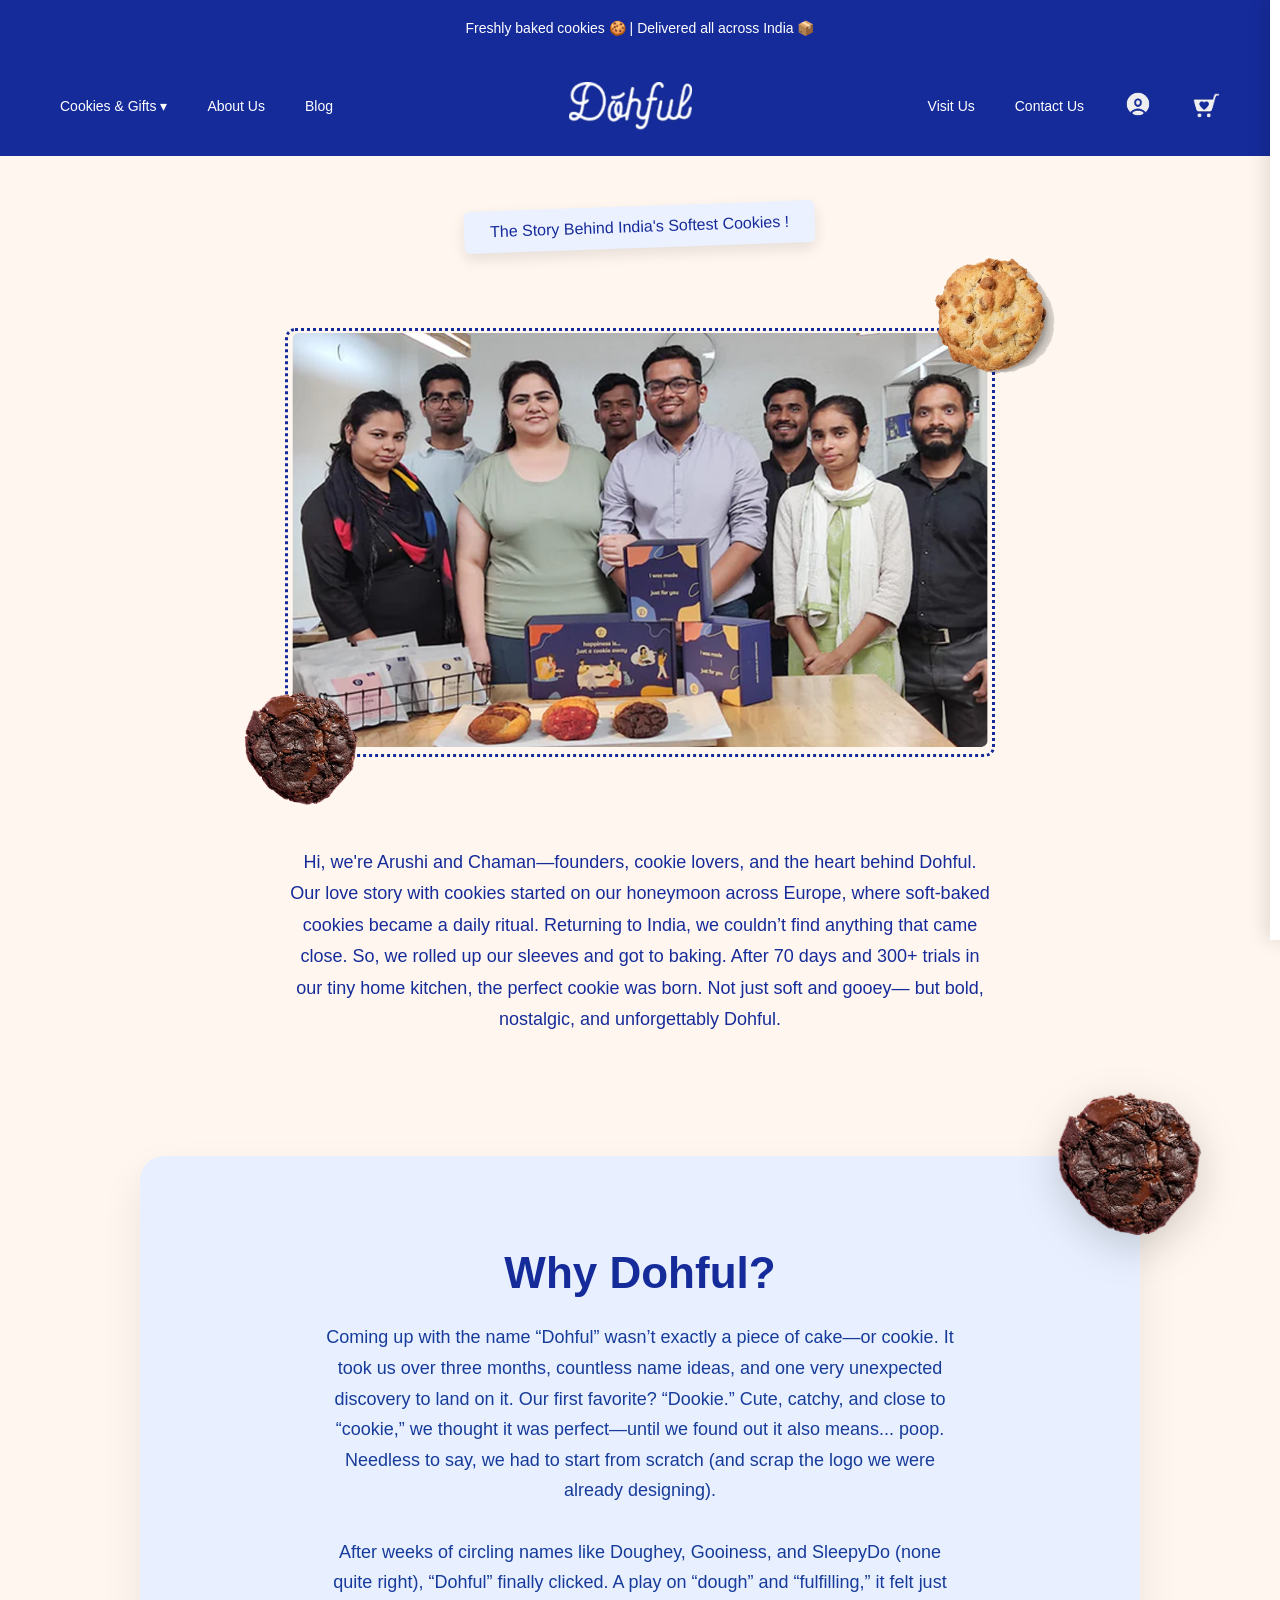
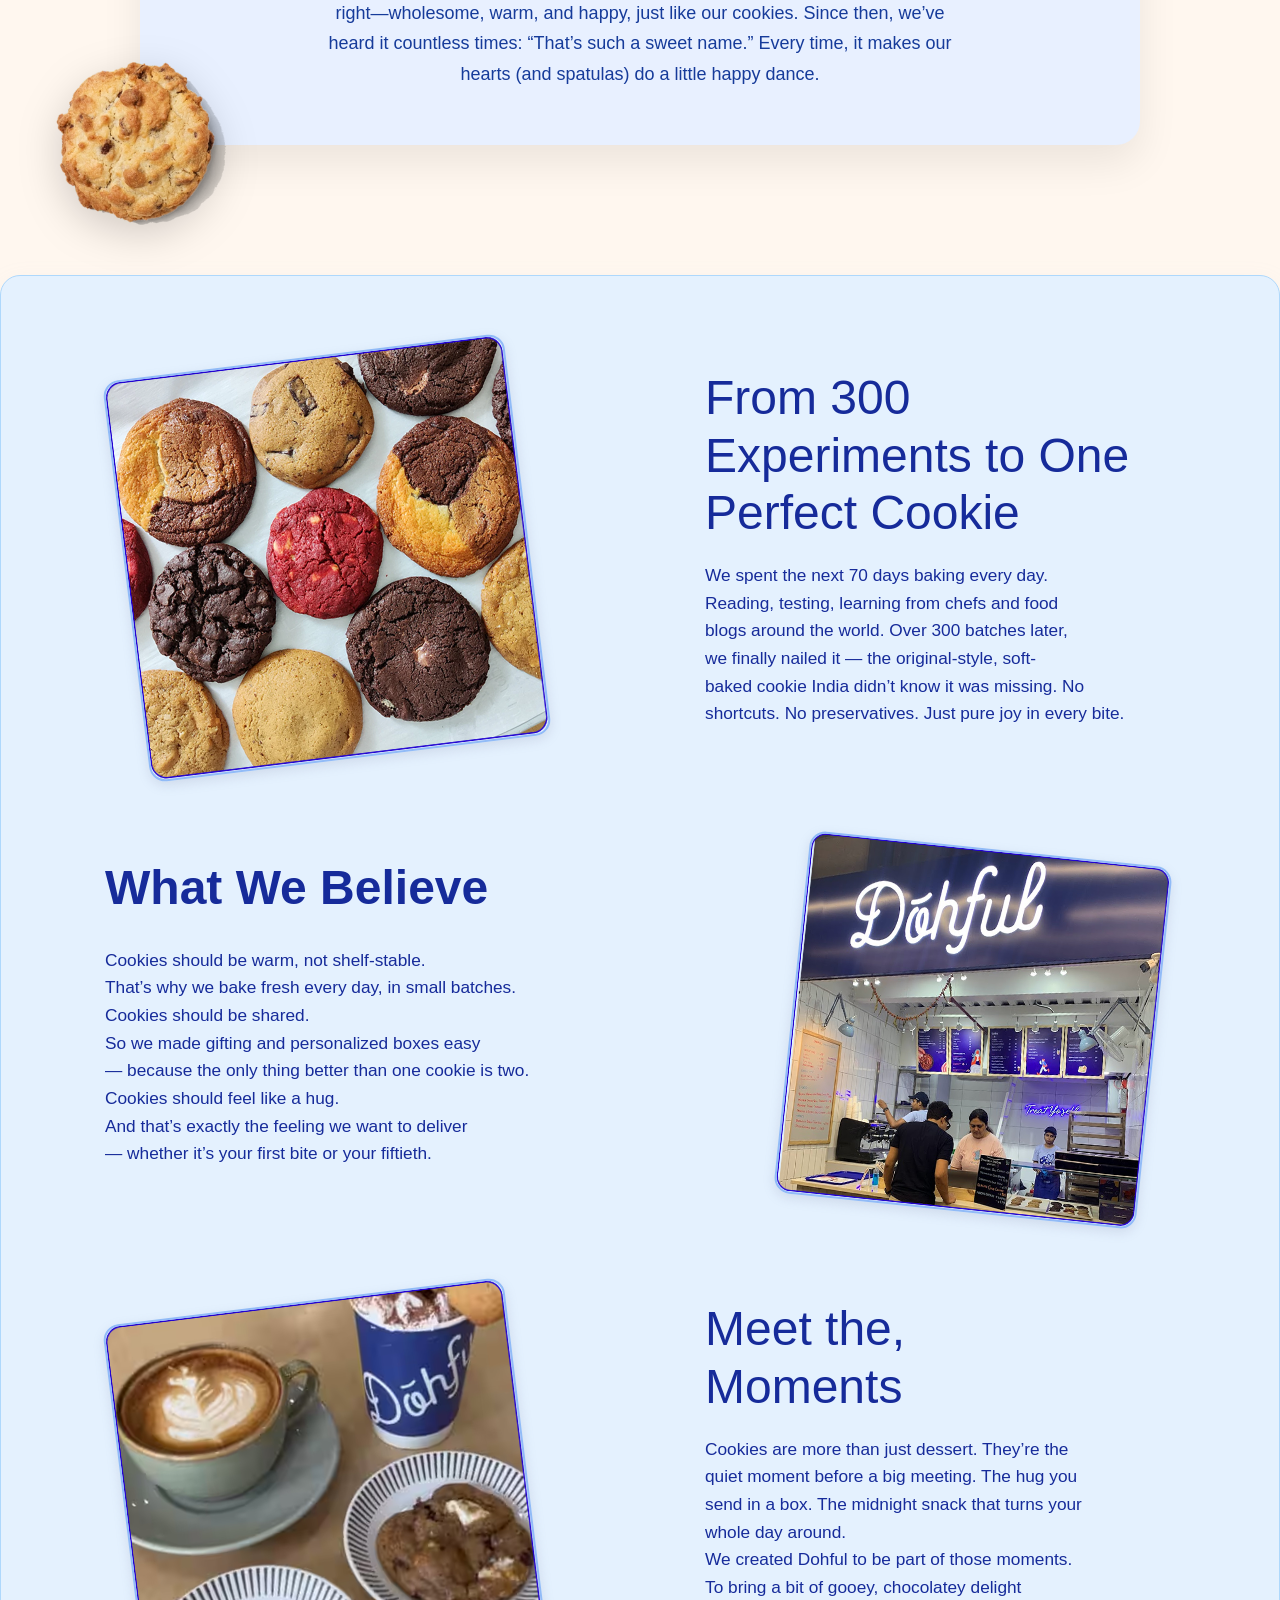
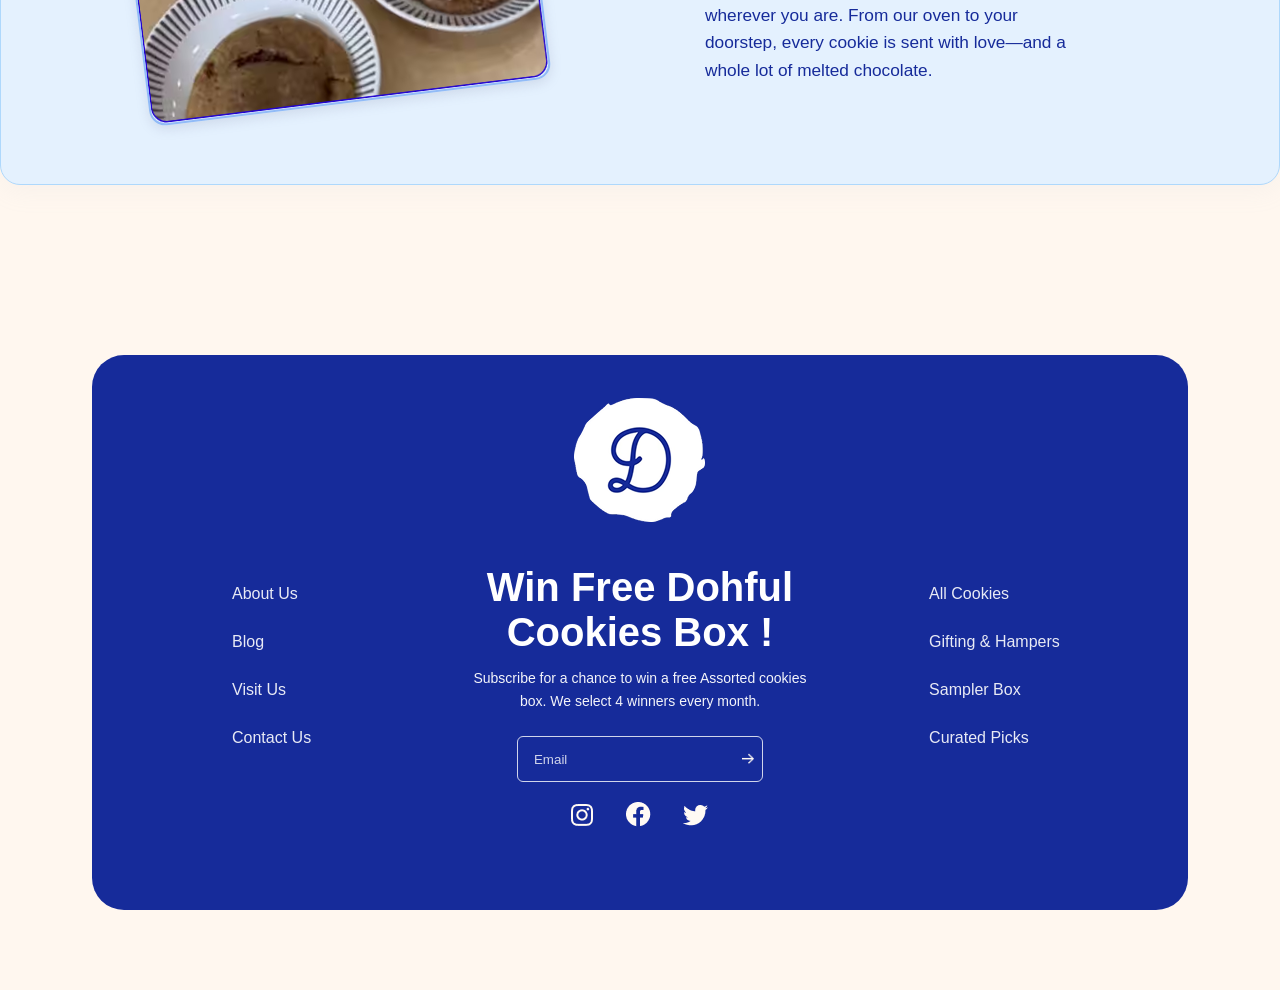
==== commit 9ef48b9a: "changes" ====
--- a/about.html
+++ b/about.html
@@ -74,8 +74,8 @@
                     <a href="#"><img src="./images/Test Account.png" alt="Account Icon"></a>
                 </li>
 
-                <li class="cart-icon">
-                    <a href="#"><img src="./images/Favorite Cart.png" alt="Cart Icon"></a>
+                <li class="cart-icon" onclick="openCart()">
+                    <img src="./images/Favorite Cart.png" alt="Cart Icon">
                 </li>
             </ul>
         </nav>
--- a/styles.css
+++ b/styles.css
@@ -4,6 +4,8 @@
     font-weight: 400;
     font-style: normal;
     background:#FFF7EF;
+    overflow-x: hidden;
+
 }
 
 .site-header {
@@ -250,7 +252,7 @@
     font-size: 36px;
     font-weight: 600;
     color: #162B9A;      /* same blue as other headings */
-    margin-top: -76px;
+    margin-top: -120px;
     margin-bottom: 800px;
 }
 
@@ -962,7 +964,7 @@
 }
 
 .footer-heading {
-    font-size: 50px;
+    font-size: 2.5rem;
     font-weight: 600;
     margin-bottom: 12px;
 }
@@ -1900,18 +1902,15 @@
 
 /* inner row of cards */
 .mega-inner {
-  max-width: 1240px;
   margin: 0 auto;
   display: flex;
   justify-content: flex-start;
   gap: 32px;
-  transform: translateX(-60px);   /* shift cards slightly left – tweak value */
 }
 
 /* individual card */
 .mega-card {
-  width: 400px;
-  height: 400px;
+  width:22%;
   background: #F3F2FF;
   border-radius: 18px;
   overflow: hidden;
@@ -3342,3 +3341,311 @@
   }
 }
 
+
+
+
+
+/* ===== BESTSELLERS SECTION ===== */
+
+.bestseller-section {
+  padding: 60px 20px 80px;
+  background: #FFF7EF;           /* light beige like in the screenshot */
+  display: flex;
+  flex-direction: column;
+  align-items: center;
+}
+
+.bestsellers-title {
+  font-size: 32px;
+  font-weight: 700;
+  color: #162B9A;
+  margin-bottom: 40px;
+  text-align: center;
+}
+
+/* ===== MAIN CAROUSEL LAYOUT ===== */
+
+.bestseller-carousel {
+  width: 100%;
+  max-width: 1100px;
+  display: flex;
+  align-items: center;
+  justify-content: center;
+  gap: 40px;
+}
+
+/* Side cookies (left & right) */
+
+.side-cookie {
+  flex: 0 0 230px;
+  display: flex;
+  align-items: center;
+  justify-content: center;
+}
+
+.side-cookie img {
+  width: 100%;
+  width: 400px;
+  height: 400PX;
+}
+
+/* Center wrapper */
+
+.carousel-center {
+  position: relative;
+  flex: 0 0 480px;
+  display: flex;
+  justify-content: center;
+}
+
+/* ===== ROUND BADGE ===== */
+
+.flavour-badge {
+  position: absolute;
+  top: -65px;
+  left: -65px;
+  width: 120px;
+  height: 120px;
+  border-radius: 50%;
+  border: 2px solid #162B9A;
+  background: #ffffff;
+  display: flex;
+  flex-direction: column;
+  align-items: center;
+  justify-content: center;
+  text-transform: uppercase;
+  color: #162B9A;
+  font-size: 11px;
+  font-weight: 600;
+  letter-spacing: 1px;
+  z-index: 10;
+}
+
+.badge-number {
+  font-size: 26px;
+  font-weight: 700;
+  margin: 4px 0;
+}
+
+/* ===== MAIN COOKIE CARD ===== */
+
+.cookie-card {
+  position: relative;
+  width: 100%;
+  padding: 60px 40px 70px;
+  border-radius: 40px;
+  border: 2px dashed #162B9A;
+  background: #FFF7EF;
+  display: flex;
+  flex-direction: column;
+  align-items: center;
+}
+
+/* Big cookie */
+
+.cookie-image-wrapper {
+  width: 340px;      /* increase/decrease this to change cookie size */
+  height: 340px;
+  display: flex;
+  align-items: center;
+  justify-content: center;
+}
+
+.cookie-image-wrapper img {
+  width: 100%;
+  height: 100%;
+  object-fit: contain;
+}
+
+/* Slanted label */
+
+.cookie-label {
+  margin-top: 20px;
+  transform: rotate(-4deg);
+  background: #ffffff;
+  padding: 10px 40px;
+  border-radius: 8px;
+  box-shadow: 0 12px 25px rgba(0, 0, 0, 0.16);
+}
+
+.cookie-label span {
+  font-size: 16px;
+  font-weight: 700;
+  color: #162B9A;
+}
+
+/* Shop button */
+
+.shop-btn {
+  margin-top: 28px;
+  padding: 18px 50px;
+  border-radius: 8px;
+  border: none;
+  background: #162B9A;
+  color: #ffffff;
+  text-decoration: none;
+  font-size: 12px;
+  font-weight: 600;
+  text-transform: uppercase;
+  letter-spacing: 0.6px;
+  cursor: pointer;
+}
+
+/* ===== DIAMOND ARROWS ===== */
+
+.nav-arrow {
+  position: absolute;
+  top: 50%;
+  width: 42px;
+  height: 42px;
+  background: #162B9A;
+  border: none;
+  border-radius: 8px;
+  transform: translateY(-50%) rotate(45deg);
+  display: flex;
+  align-items: center;
+  justify-content: center;
+  cursor: pointer;
+}
+
+.arrow-left {
+  left: -26px;
+}
+
+.arrow-right {
+  right: -26px;
+}
+
+.arrow-icon {
+  transform: rotate(-45deg);
+  color: #ffffff;
+  font-size: 18px;
+  line-height: 1;
+}
+
+.nav-arrow:hover,
+.shop-btn:hover {
+  filter: brightness(1.08);
+}
+
+/* ===== RESPONSIVE ===== */
+
+@media (max-width: 900px) {
+  .bestseller-carousel {
+    flex-direction: column;
+  }
+
+  .side-cookie {
+    display: none;         /* hide side cookies on small screens */
+  }
+
+  .carousel-center {
+    flex: 0 0 auto;
+  }
+
+  .flavour-badge {
+    left: 10px;
+  }
+}
+
+@media (max-width: 520px) {
+  .cookie-card {
+    padding: 50px 24px 60px;
+  }
+
+  .cookie-image-wrapper {
+    width: 260px;
+    height: 260px;
+  }
+}
+
+.cookie-image-wrapper {
+    margin-top: 60px;   /* Increase number to push it lower */
+}
+
+
+.carousel-center {
+    flex: 0 0 380px;    /* Reduce width */
+}
+
+.cookie-card {
+    padding: 50px 30px 60px;  /* Reduced from ~70px */
+}
+
+
+.cookie-image-wrapper {
+    width: 460px;
+    height: 460px;
+    margin-top: 2px;
+}
+
+
+.cookie-card {
+    width: 480px;          /* Frame width (adjust to taste) */
+    height: 480px;         /* Frame height (independent from cookie) */
+    padding: 0;            /* Remove big spacing that was pushing it */
+    display: flex;
+    flex-direction: column;
+    align-items: center;
+    justify-content: center;
+}
+
+
+
+
+
+.cookie-card {
+  position: relative; /* so z-index stacking works nicely */
+}
+
+/* cookie image slightly “behind” */
+.cookie-image-wrapper {
+  position: relative;
+  z-index: 1;
+}
+
+/* label overlapping the bottom of the cookie */
+.cookie-label {
+  position: absolute;
+  z-index: 2;
+  top: 64%;          /* ⬅ moves label downward — increase to push lower */
+  left: 50%;
+  transform: translate(-50%, -50%) rotate(-4deg);
+  background: #ffffff;
+  padding: 12px 60px;
+  white-space: nowrap;
+  border-radius: 8px;
+  box-shadow: 0 12px 25px rgba(0, 0, 0, 0.16);
+}
+
+
+
+  #shop-btn {
+  position: absolute;
+  bottom: 30px;     /* ⬅ increase to raise higher */
+  left: 50%;
+  transform: translateX(-50%);
+}
+
+
+/* apply rotation to icons */
+.arrow-right img {
+    transform: rotate(-45deg);
+}
+
+.arrow-left img {
+    transform: rotate(135deg);
+}
+
+
+.nav-arrow img {
+    width: 12px;
+    height: 12px;
+}
+
+
+.cookie-card2 {
+    margin-top: 40px;
+    margin-left: 80px;
+    margin-bottom: 60PX;
+}
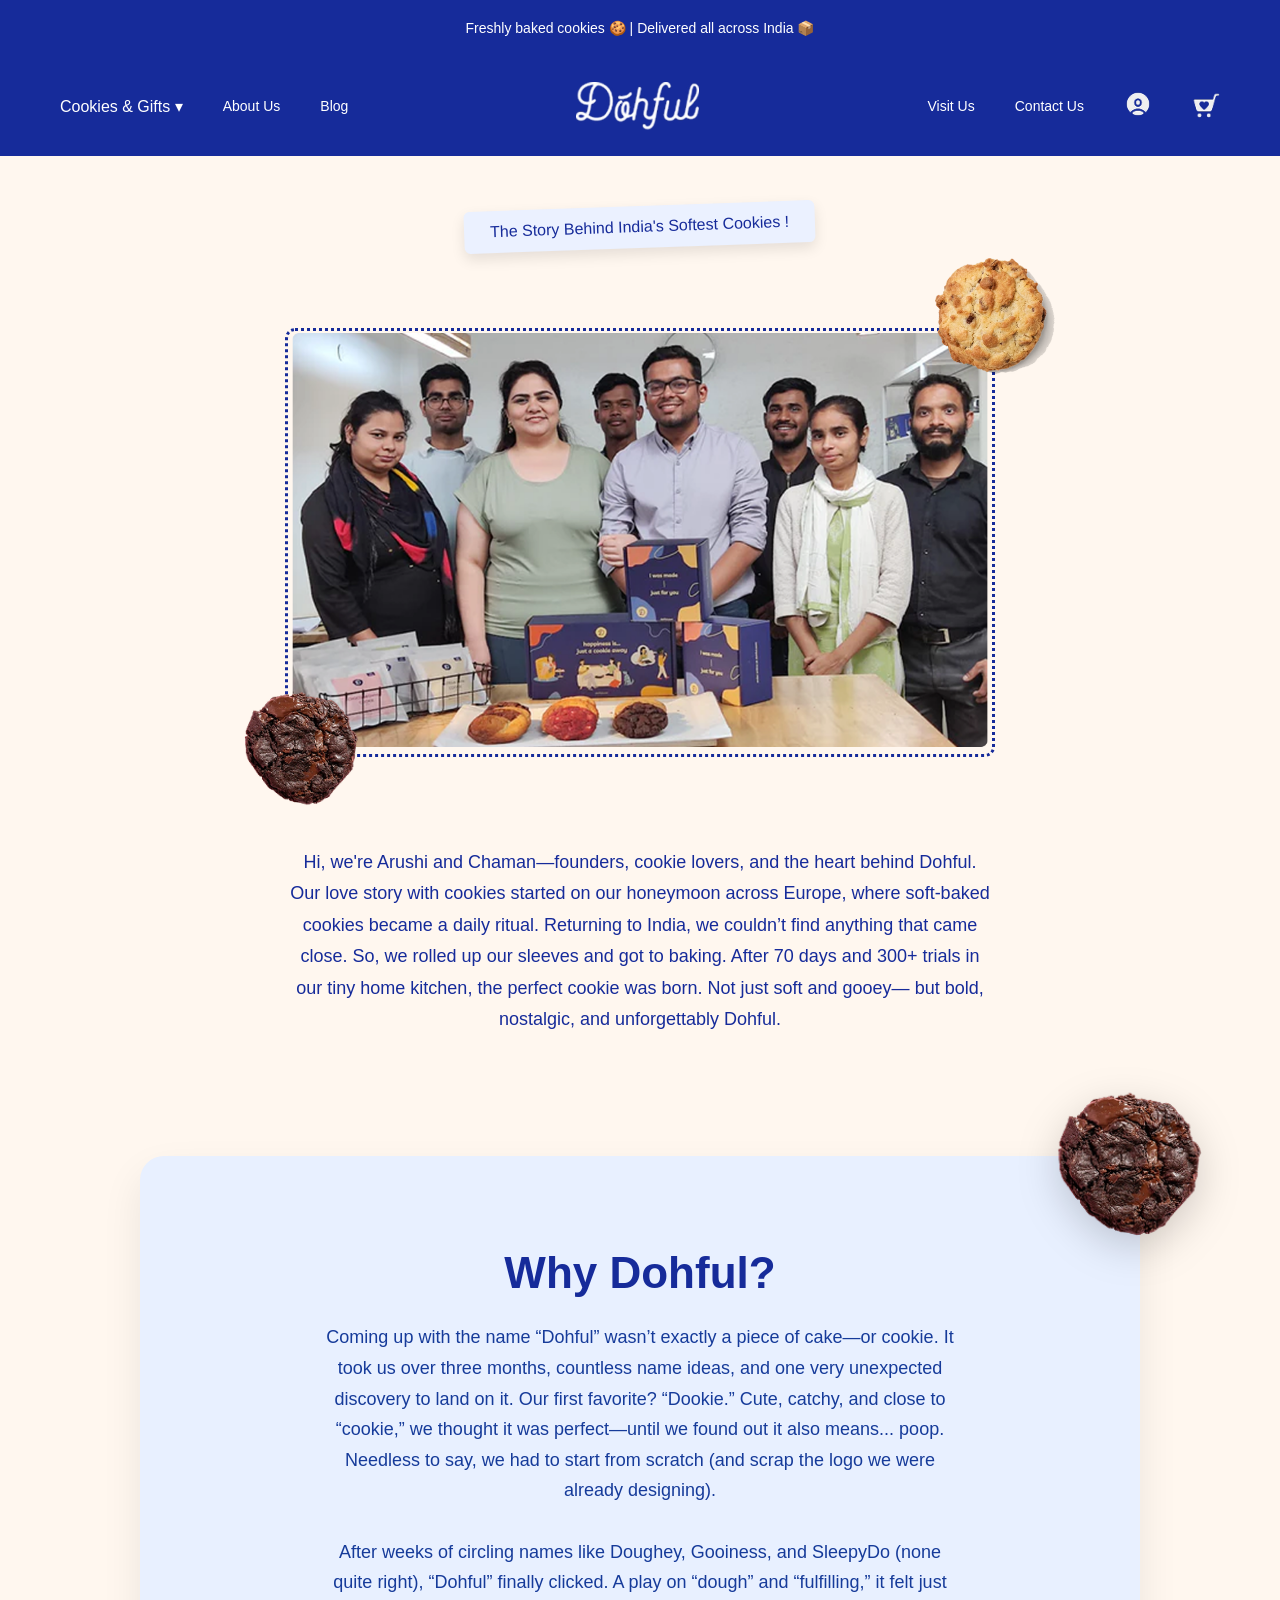
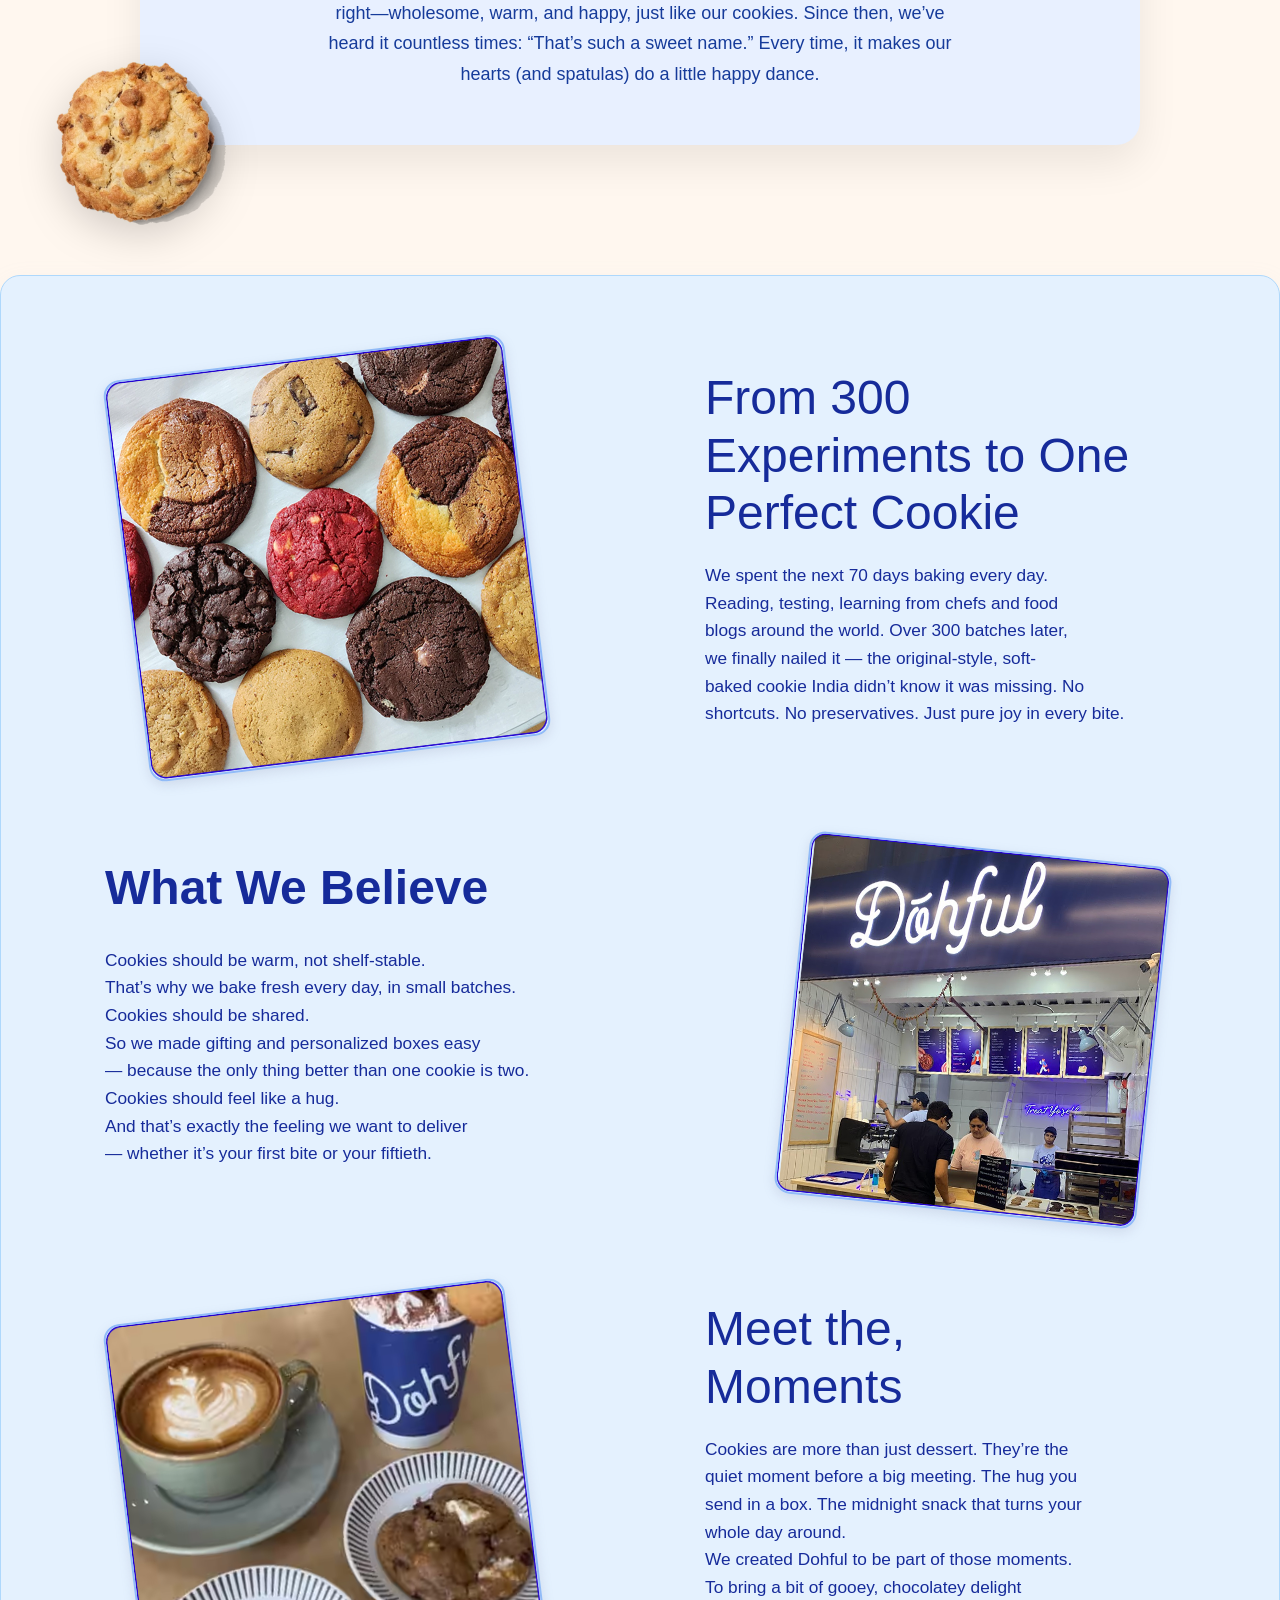
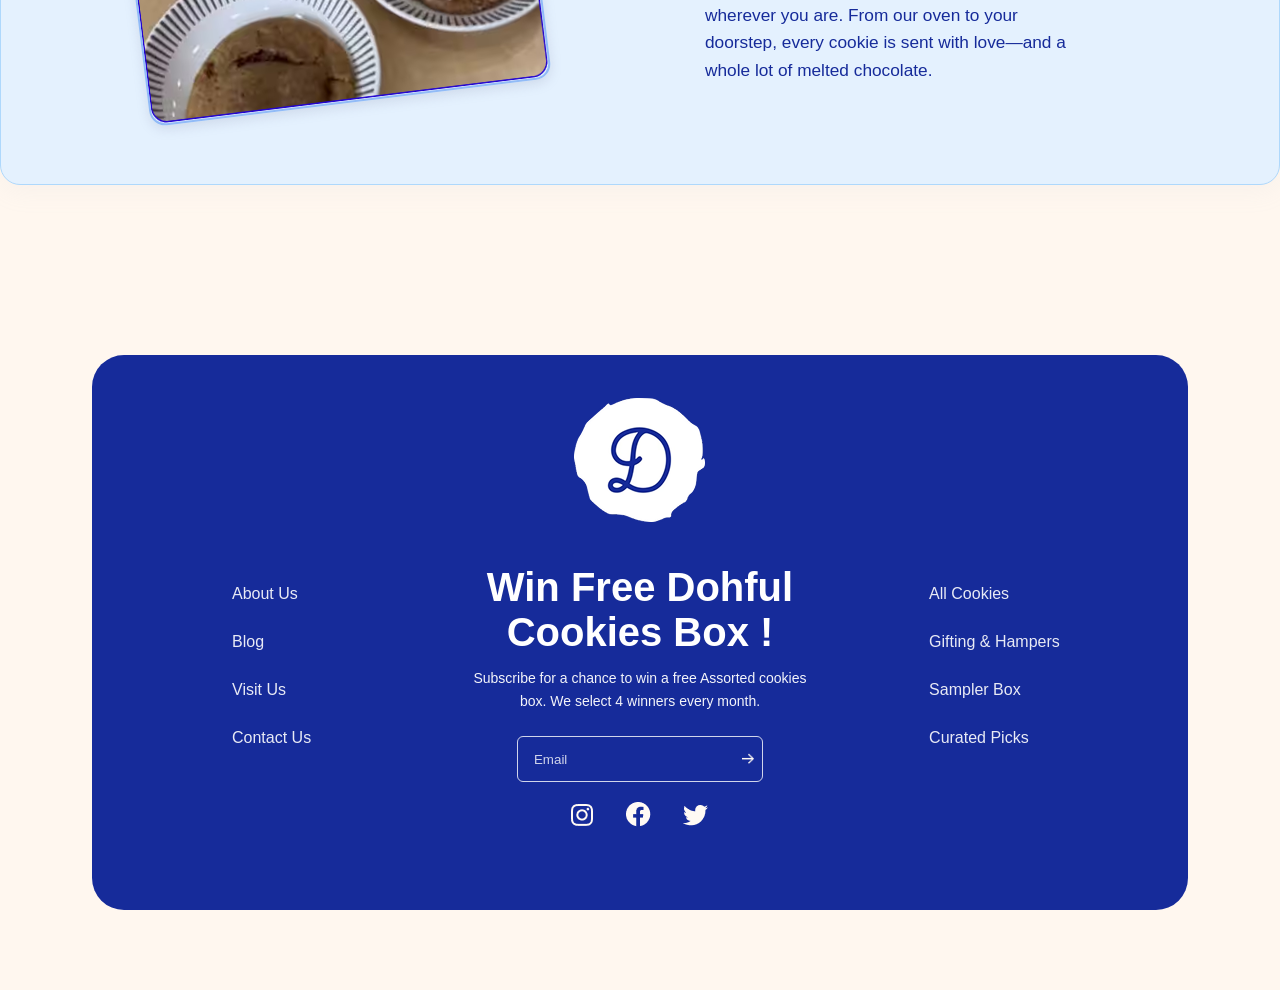
==== commit e8891581: "links added" ====
--- a/about.html
+++ b/about.html
@@ -19,7 +19,7 @@
         <nav class="navbar">
             <ul class="nav-menu">
                 <li class="dropdown">
-                    <a href="#">Cookies & Gifts ▾</a>
+                   <p class="mega-icon">Cookies & Gifts ▾</p>
 
                     <div class="mega-menu">
                         <div class="mega-inner">
@@ -225,10 +225,10 @@
 
             <!-- LEFT GRID -->
             <ul class="footer-links">
-                <li><a href="#">About Us</a></li>
-                <li><a href="#">Blog</a></li>
-                <li><a href="#">Visit Us</a></li>
-                <li><a href="#">Contact Us</a></li>
+                <li><a href="about.html">About Us</a></li>
+                <li><a href="blog.html">Blog</a></li>
+                <li><a href="visit-us.html">Visit Us</a></li>
+                <li><a href="contact-us.html">Contact Us</a></li>
             </ul>
 
             <!-- CENTER GRID -->
@@ -263,13 +263,14 @@
 
             <!-- RIGHT GRID -->
             <ul class="footer-links">
-                <li><a href="#">All Cookies</a></li>
-                <li><a href="#">Gifting & Hampers</a></li>
-                <li><a href="#">Sampler Box</a></li>
-                <li><a href="#">Curated Picks</a></li>
+                <li><a href="all-cookies.html">All Cookies</a></li>
+                <li><a href="gifts-and-hampers.html">Gifting & Hampers</a></li>
+                <li><a href="sampler-pack.html">Sampler Box</a></li>
+                <li><a href="assorted-picks.html">Curated Picks</a></li>
             </ul>
 
         </footer>
+
 
     </div>
 
--- a/styles.css
+++ b/styles.css
@@ -26,6 +26,9 @@
     padding: 20px 60px;
 }
 
+.mega-icon:hover{
+  cursor: pointer;
+}
 
 .logo {
     font-family: 'Pacifico', cursive;
@@ -2874,19 +2877,13 @@
 
 
 
-/*cart css*/
-
-/* ----------------------
-   CART DRAWER (DOHFUL STYLE)
-   ---------------------- */
-
 .cart-drawer {
     position: fixed;
     top: 0;
-    right: -420px;
-    width: 380px;
+    right: -1000px;
+    width: 500px;
     height: 100vh;
-    background: #ffffff;
+    background: #EEF3FF;
     box-shadow: -4px 0px 18px rgba(0,0,0,0.12);
     padding: 20px 25px;
     transition: right 0.35s ease;
@@ -2908,6 +2905,7 @@
 .cart-drawer-header h2 {
     font-size: 22px;
     font-weight: 700;
+    color: #162B9A;
 }
 
 .cart-close {
@@ -2918,78 +2916,117 @@
 }
 
 /* BODY LIST */
+
+/* Cart Drawer */
 .cart-body {
-    margin-top: 25px;
+    padding: 20px;
     flex: 1;
-    overflow-y: auto;
-    padding-right: 10px;
-}
-
+}
+
+/* Cart Item Container */
 .cart-item {
-    background: #f9f9ff;
-    border-radius: 12px;
-    padding: 15px;
+  width: 100%;
+    border-radius: 16px;
+    display: flex;
+    justify-content: space-between;
+    align-items: center;
     margin-bottom: 18px;
+}
+
+/* Left side: Image + Info */
+.cart-left {
     display: flex;
     align-items: center;
-    justify-content: space-between;
-}
-
-.cart-item-left {
+    gap: 18px;
+}
+
+/* Pink rounded image box */
+.cart-thumb {
+  width: 40%;
+      border-radius: 20px;
     display: flex;
-    gap: 12px;
+    justify-content: center;
     align-items: center;
-}
-
-.cart-item-left img {
-    width: 70px;
-    height: 70px;
-    border-radius: 12px;
-    box-shadow: 0px 3px 8px rgba(0,0,0,0.12);
-}
-
-.cart-item-info h4 {
-    font-size: 16px;
-    font-weight: 600;
-    margin: 0 0 4px;
-}
-
-.cart-item-info p {
+    overflow: hidden;
+}
+
+.cart-thumb img {
+    width: 85%;
+    height: auto;
+    border-radius: 20px;
+}
+
+/* Product Info */
+.cart-info {
+    display: flex;
+    flex-direction: column;
+    gap: 8px;
+}
+
+.cart-title {
+    font-size: 18px;
+    font-weight: 700;
+    color: #162B9A;
     margin: 0;
+}
+
+.cart-pack {
     font-size: 14px;
-    color: #6b6b6b;
-}
-
-/* Quantity Box — EXACT DOHFUL STYLE */
-.qty-box {
+    color: #162B9A;
+    margin: 0;
+}
+
+/* Quantity + delete */
+.cart-actions {
     display: flex;
     align-items: center;
-    background: white;
-    border-radius: 10px;
-    border: 1px solid #e2e2ff;
-    padding: 6px 12px;
+    gap: 18px;
+}
+
+/* Qty Controls */
+.qty-controls {
+    display: flex;
+    align-items: center;
+    border: 2px solid #162B9A;
+    border-radius: 30px;
+    font-size: 12px;
+    padding: 6px 14px;
     gap: 12px;
-    margin-top: 10px;
-    width: fit-content;
-}
-
-.qty-box button {
-    background: none;
+}
+
+.qty-controls button {
+    background: transparent;
     border: none;
-    font-size: 18px;
+    font-size: 20px;
     font-weight: 600;
+    color: #162B9A;
     cursor: pointer;
 }
 
-.qty-box span {
-    font-size: 16px;
-}
-
-.remove-icon {
-    margin-left: 12px;
-    font-size: 22px;
+.qty-controls span {
+    font-size: 17px;
+    font-weight: 600;
+    color: #162B9A;
+}
+
+/* Delete button */
+.remove-btn {
+    background: transparent;
+    border: none;
     cursor: pointer;
 }
+
+.remove-btn img {
+    width: 22px;
+}
+
+/* Right side price */
+.cart-right {
+    font-size: 20px;
+    font-weight: 700;
+    color: #162B9A;
+}
+
 
 /* PRICE RIGHT SIDE */
 .cart-item-price {
@@ -3037,8 +3074,6 @@
     background: #ccc;
     border-radius: 20px;
 }
-
-
 
 
 
@@ -3094,15 +3129,14 @@
   align-items: center;
   justify-content: center;
   padding: 32px;
-  margin-top: -220px;
-  margin-bottom: -180px;;
+  margin-bottom: -180px;
 }
 
 /* Main Card */
 .recipe-card45 {
   display: flex;
   max-width: 1200px;
-  width: 100%;
+  width: 90%;
   background: #f9f7ff;
   border-radius: 24px;
   overflow: hidden;
@@ -3221,20 +3255,13 @@
 
 
 
-
-
-
-
-
-
-
 /* ROW WITH TWO CARDS */
 .blog-row48 {
   width: 100%;
   display: flex;
   justify-content: center;
   gap: 28px;
-  padding: -10px 20px;
+  margin-top: 100px;
   margin-bottom: 150px;
 }
 
@@ -3246,8 +3273,7 @@
   overflow: hidden;                 /* clips everything inside */
   display: flex;
   flex-direction: column;
-  max-width: 592px;
-  flex: 1 1 480px;
+  width: 40%;
 }
 
 /* IMAGE AREA */
@@ -3645,7 +3671,5 @@
 
 
 .cookie-card2 {
-    margin-top: 40px;
-    margin-left: 80px;
-    margin-bottom: 60PX;
-}
+    margin-bottom: 60px;
+}
